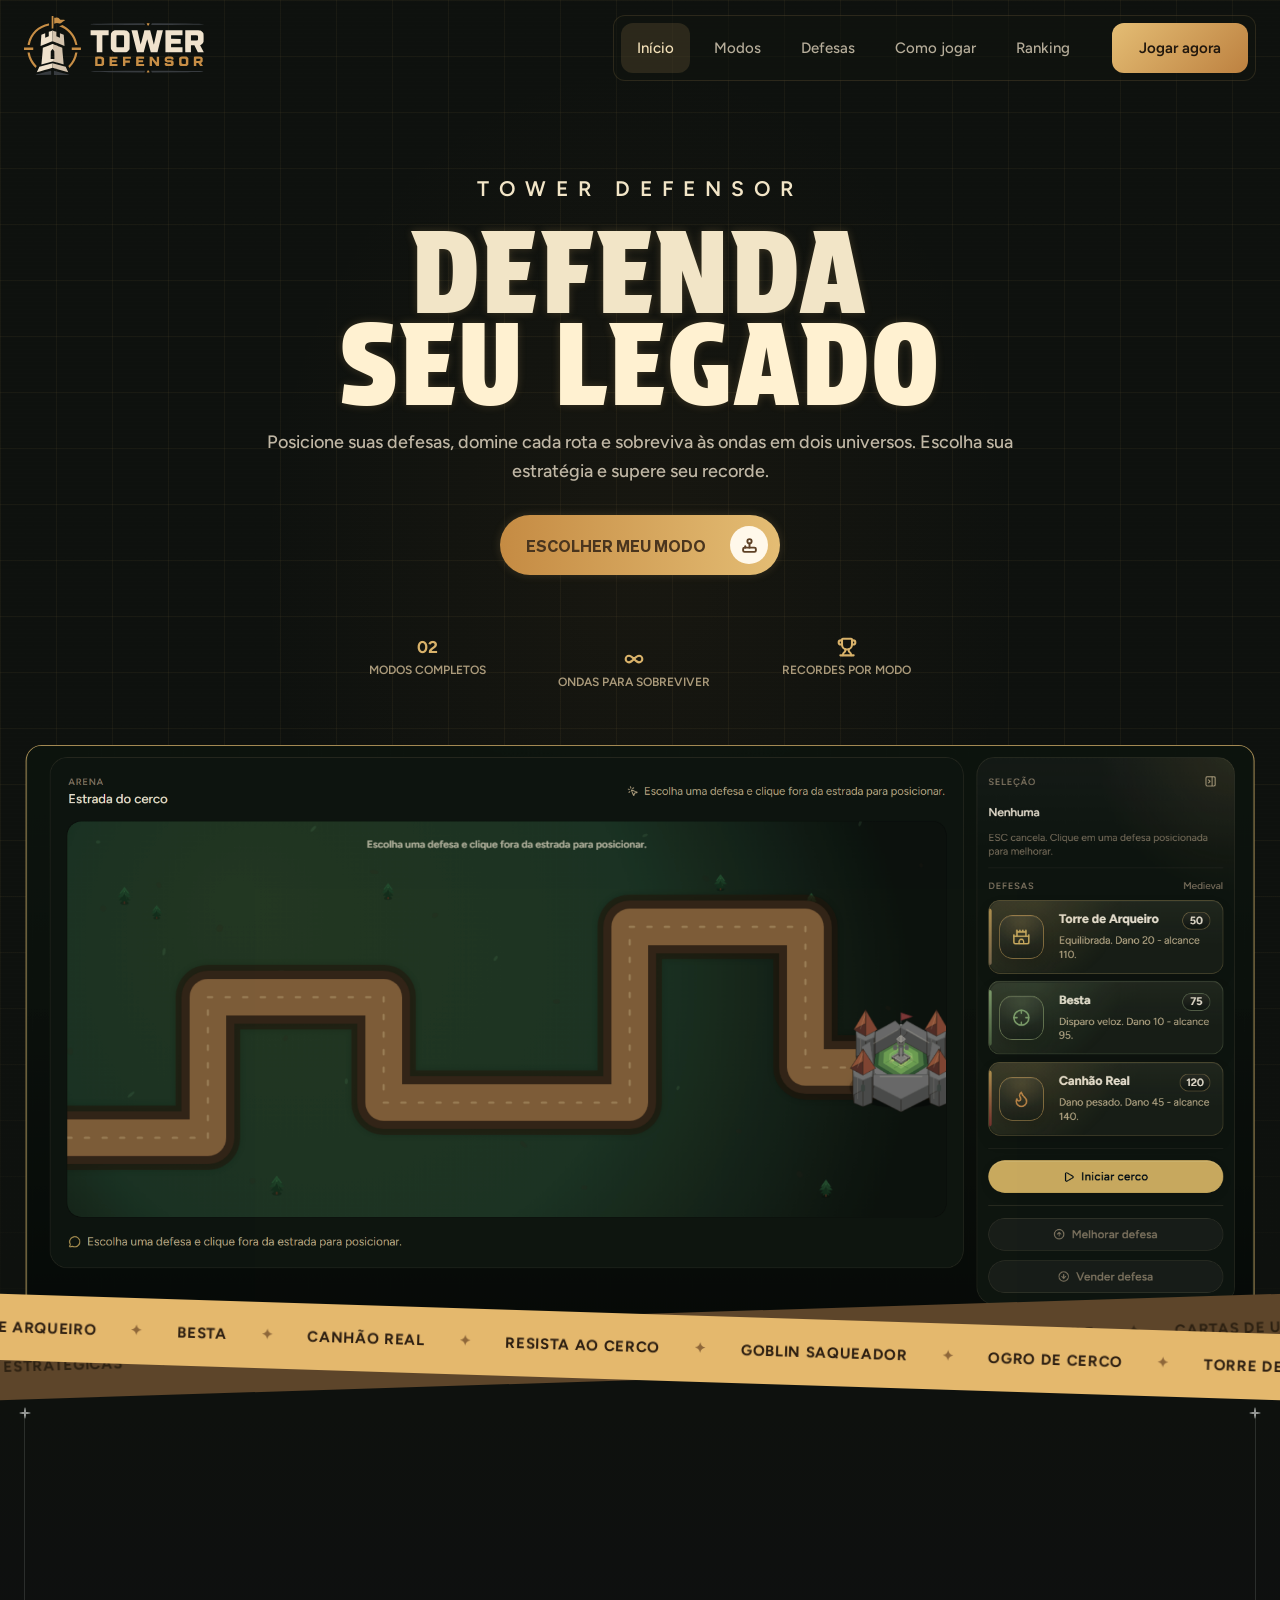
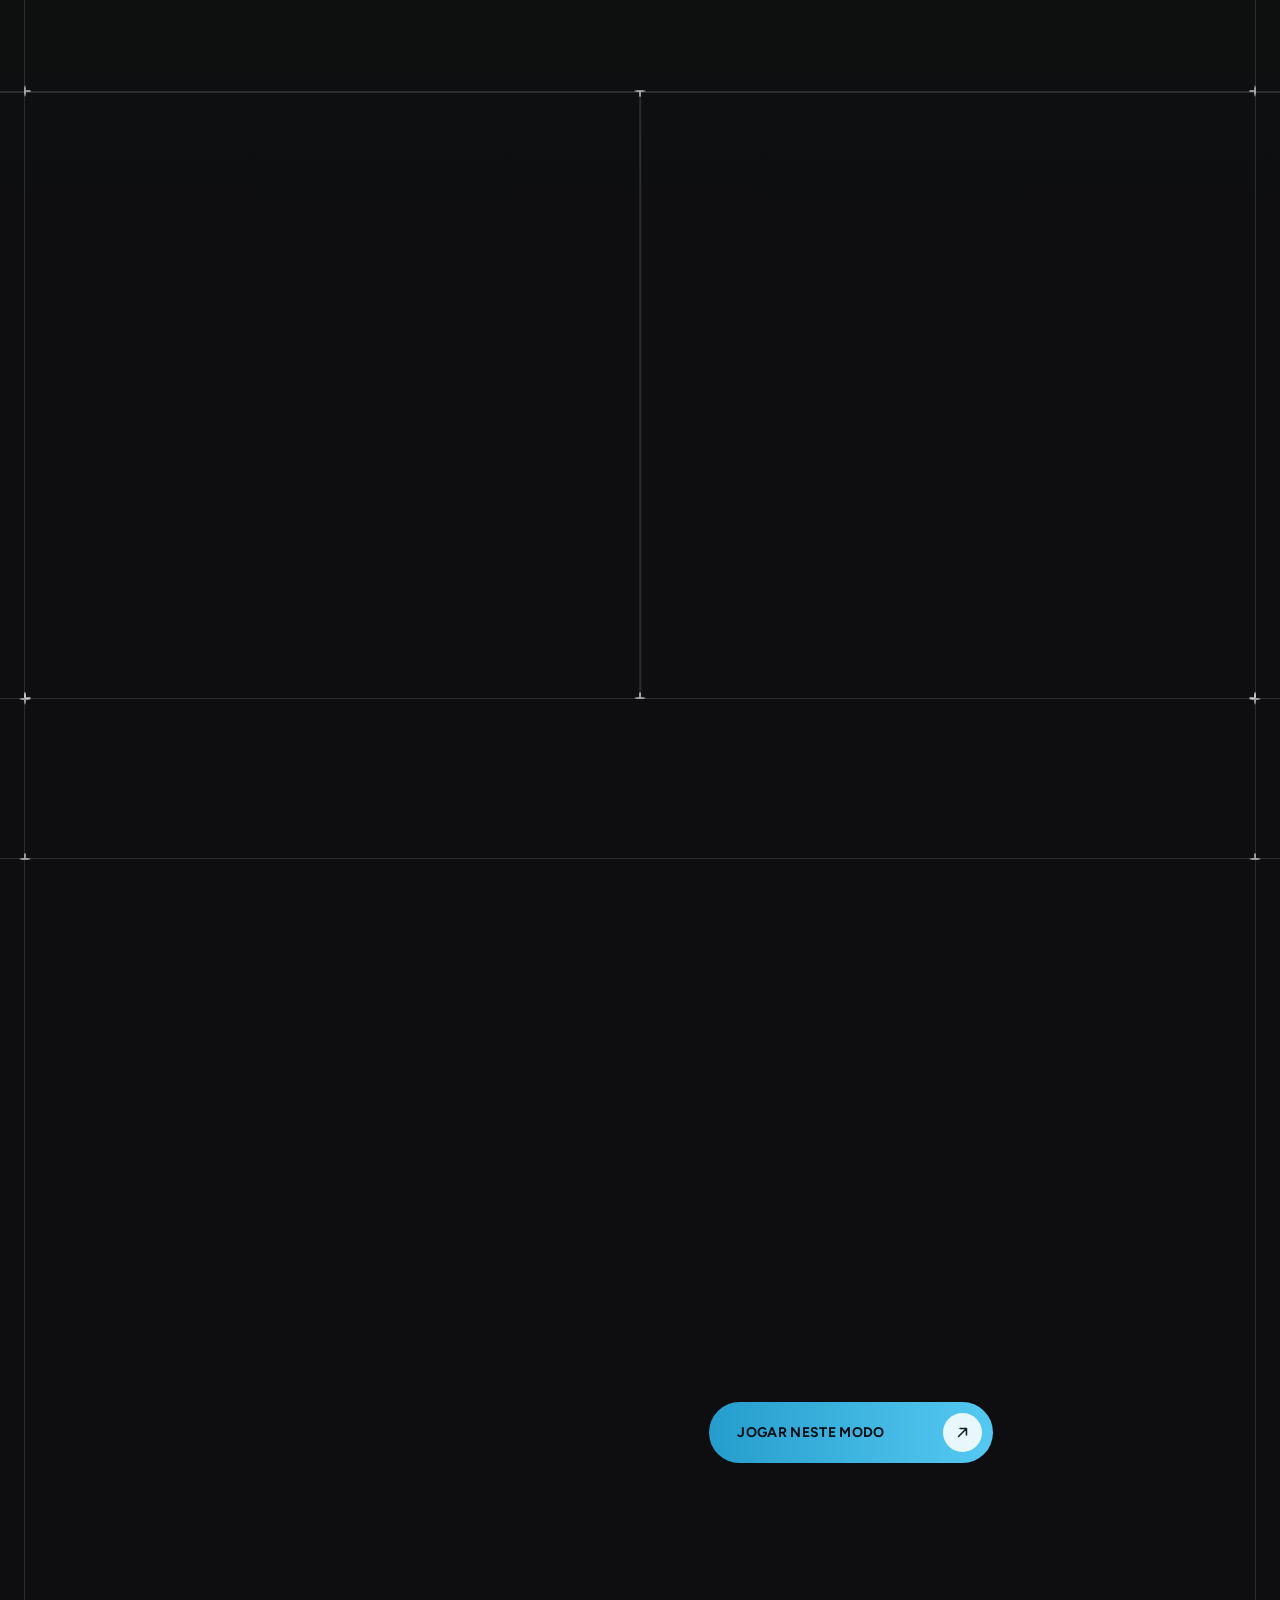
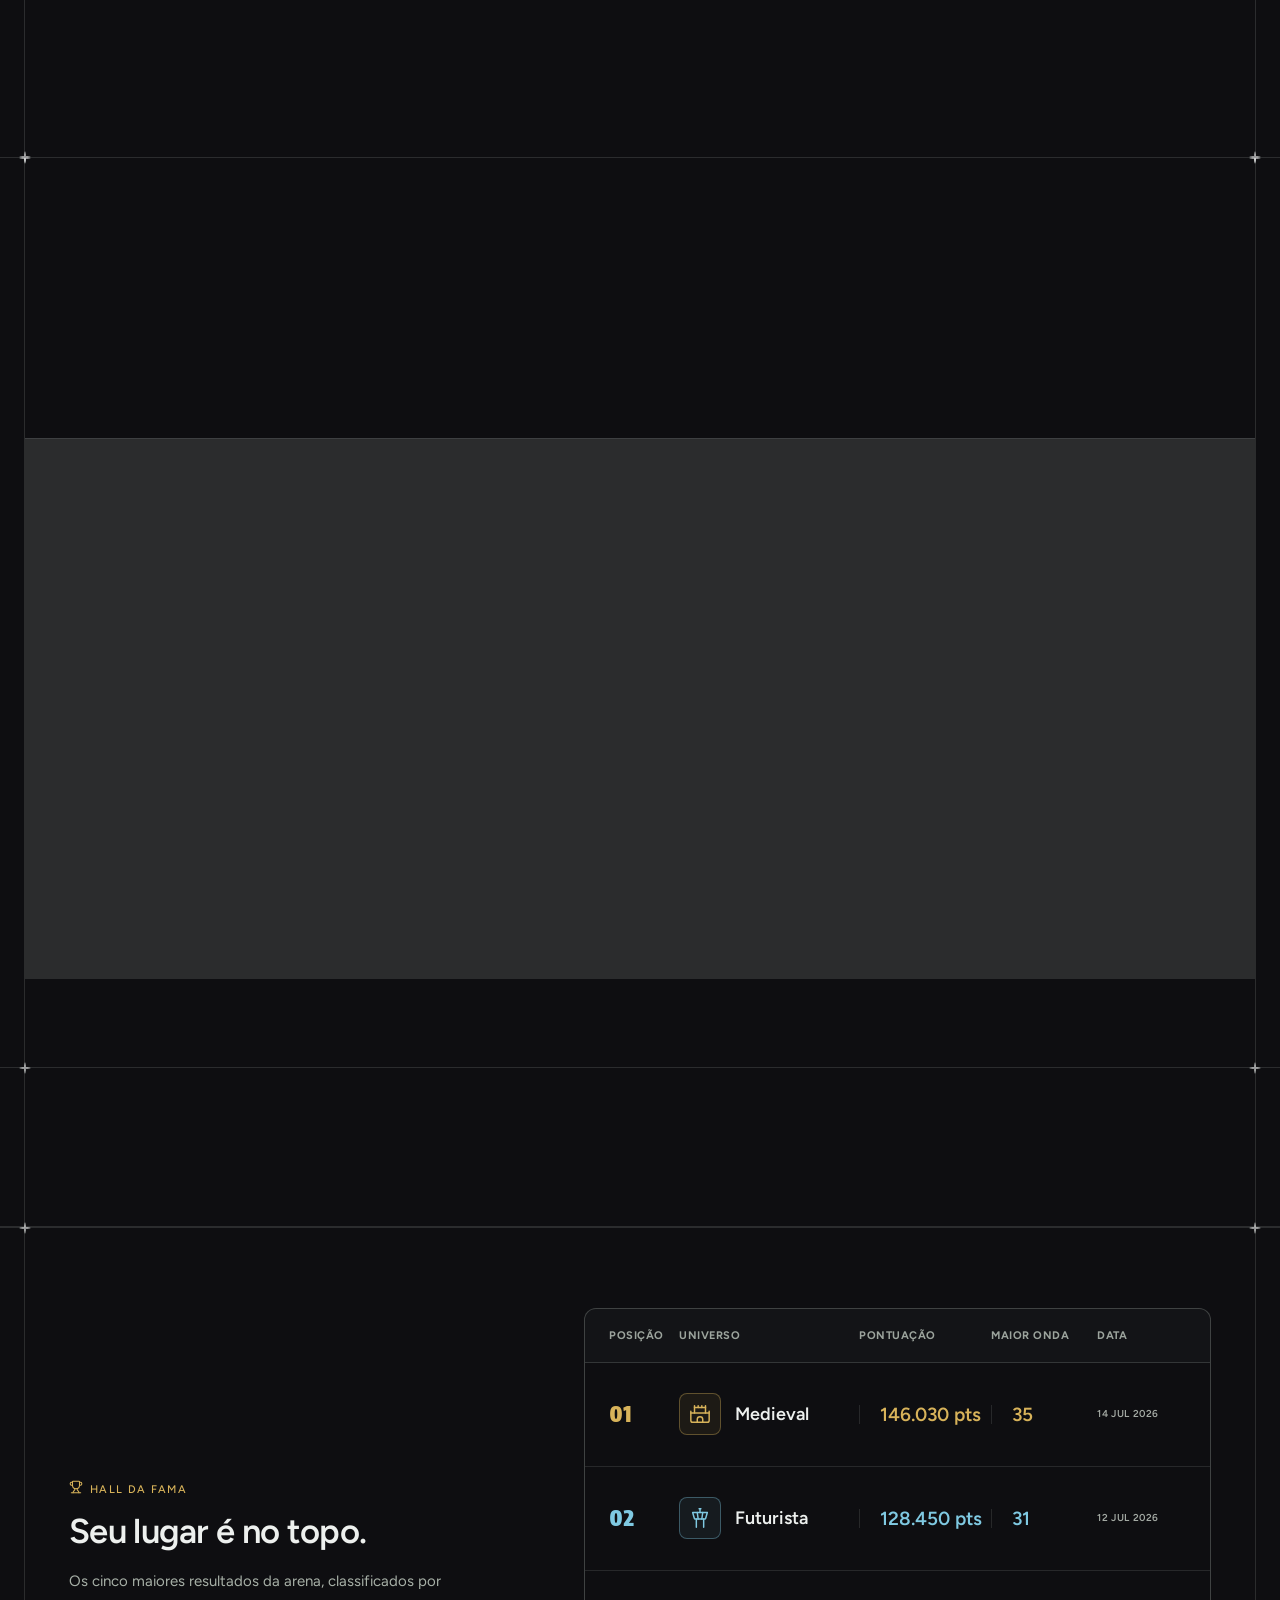
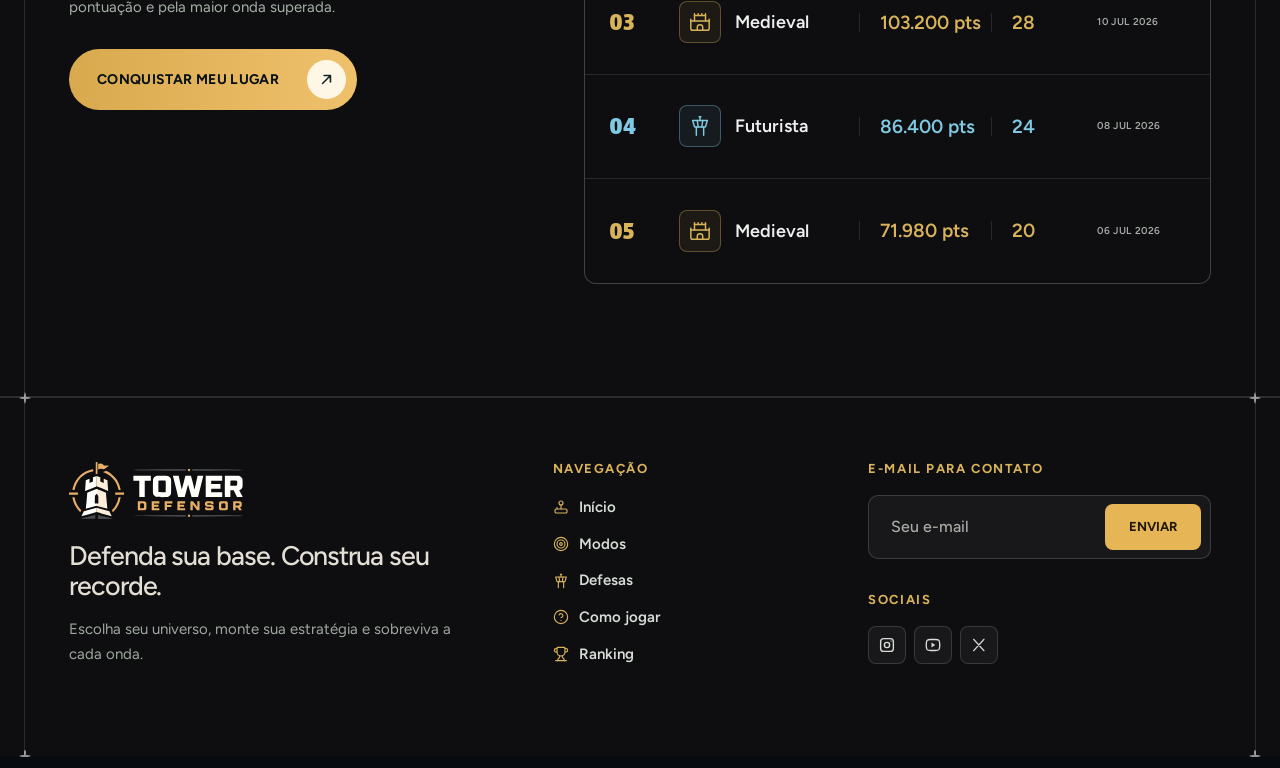
==== index.html @ bd963e94 "ok" ====
<!doctype html>
<html lang="pt-BR">
  <head>
    <meta charset="UTF-8" />
    <meta name="viewport" content="width=device-width, initial-scale=1" />
    <meta name="description" content="Escolha entre os modos Futurista e Medieval e defenda sua base." />
    <title>Tower Defensor · Escolha seu lado</title>
    <link rel="icon" type="image/svg+xml" href="./assets/images/favicon.svg" />
    <link rel="stylesheet" href="./css/reset.css" />
    <link rel="stylesheet" href="./css/variables.css" />
    <link rel="stylesheet" href="./css/global.css" />
    <link rel="stylesheet" href="./css/sections/header.css" />
    <link rel="stylesheet" href="./css/floating-nav.css" />
    <link rel="stylesheet" href="./css/sections/hero.css" />
    <link rel="stylesheet" href="./css/sections/modes.css" />
    <link rel="stylesheet" href="./css/sections/defenses.css" />
    <link rel="stylesheet" href="./css/sections/tutorial.css" />
    <link rel="stylesheet" href="./css/sections/ranking.css" />
    <link rel="stylesheet" href="./css/sections/footer.css" />
    <link rel="stylesheet" href="./css/responsive.css" />
  </head>
  <body>
    <div class="site-shell is-futuristic">
      <div class="site-loader" data-site-loader role="status" aria-live="polite" aria-atomic="true" aria-label="Carregando Tower Defensor, 0 por cento">
        <div class="site-loader-panel">
          <img class="site-loader-logo" src="./assets/images/logo-horizontal.svg" alt="Tower Defensor" />
          <div class="site-loader-status">
            <span>INICIALIZANDO SISTEMA DE DEFESA</span>
            <strong data-loader-percent>0%</strong>
          </div>
          <div class="site-loader-bar" data-loader-bar aria-hidden="true">
            <span class="site-loader-bar-fill" data-loader-fill></span>
            <span class="site-loader-bar-dot" data-loader-dot></span>
          </div>
        </div>
      </div>

      <header class="topbar">
        <a class="brand" href="#inicio" aria-label="Tower Defensor início">
          <img src="./assets/images/logo-horizontal.svg" alt="Tower Defensor" />
        </a>
        <button class="mobile-toggle" type="button" aria-expanded="false" aria-controls="main-navigation" aria-label="Abrir menu">
          <span class="menu-icon" aria-hidden="true"></span>
        </button>
        <nav id="main-navigation" aria-label="Navegação principal">
          <a href="#inicio">Início</a>
          <a href="#modos">Modos</a>
          <a href="#defesas">Defesas</a>
          <a href="#tutorial">Como jogar</a>
          <a href="#ranking">Ranking</a>
          <a class="nav-play" href="#jogar">Jogar agora</a>
        </nav>
      </header>

      <nav class="floating-bottom-nav" aria-label="Navegação rápida" aria-hidden="true">
        <a href="#inicio" data-floating-nav-link>Início</a>
        <a href="#jogar" data-floating-nav-link>Modos</a>
        <a href="#defesas" data-floating-nav-link>Defesas</a>
        <a href="#tutorial" data-floating-nav-link>Como jogar</a>
        <a href="#ranking" data-floating-nav-link>Ranking</a>
        <a class="floating-nav-cta" href="https://tower-defensor.netlify.app/">Jogar agora</a>
      </nav>

      <main id="conteudo">
        <section id="inicio" class="hero hero-reference">
          <div class="hero-scanline" aria-hidden="true"></div>
          <div class="hero-center">
            <p class="hero-overline">TOWER DEFENSOR</p>
            <h1>DEFENDA<br /><span>SEU LEGADO</span></h1>
            <p class="hero-lead">
              <span class="hero-copy-desktop">Posicione suas defesas, domine cada rota e sobreviva às ondas em dois universos. Escolha sua estratégia e supere seu recorde.</span>
              <span class="hero-copy-mobile">Defenda sua base e sobreviva às ondas em dois universos.</span>
            </p>
            <div class="hero-actions">
              <a class="button button-primary hero-cta" href="#jogar">ESCOLHER MEU MODO <span><i data-icon="joystick"></i></span></a>
            </div>
            <div class="hero-meta">
              <span><b>02</b> modos completos</span>
              <span><b><i data-icon="infinity"></i></b> ondas para sobreviver</span>
              <span><b><i data-icon="trophy"></i></b> recordes por modo</span>
            </div>
            <figure class="hero-feature-image">
              <img src="./assets/images/hero-img-medieval.png" alt="Arena medieval do Tower Defensor com a estrada do cerco e as defesas do castelo" />
            </figure>
            <div class="hero-ribbons">
              <div class="hero-ticker ribbon ribbon--back" aria-label="Recursos do jogo">
                <div class="ticker-track ribbon__track"><span>DEFESAS ESTRATÉGICAS</span><b>✦</b><span>ROTAS RESPONSIVAS</span><b>✦</b><span>UPGRADES DE TORRES</span><b>✦</b><span>RECORDES POR MODO</span><b>✦</b><span>MAPAS MOBILE</span><b>✦</b><span>CARTAS DE UPGRADE</span><b>✦</b><span>DEFESAS ESTRATÉGICAS</span><b>✦</b><span>ROTAS RESPONSIVAS</span><b>✦</b><span>UPGRADES DE TORRES</span><b>✦</b><span>RECORDES POR MODO</span><b>✦</b><span>MAPAS MOBILE</span><b>✦</b><span>CARTAS DE UPGRADE</span></div>
              </div>
              <div class="hero-ticker ribbon ribbon--front" aria-hidden="true">
                <div class="ticker-track ribbon__track ticker-track-reverse"><span>TORRE DE ARQUEIRO</span><b>✦</b><span>BESTA</span><b>✦</b><span>CANHÃO REAL</span><b>✦</b><span>RESISTA AO CERCO</span><b>✦</b><span>GOBLIN SAQUEADOR</span><b>✦</b><span>OGRO DE CERCO</span><b>✦</b><span>TORRE DE ARQUEIRO</span><b>✦</b><span>BESTA</span><b>✦</b><span>CANHÃO REAL</span><b>✦</b><span>RESISTA AO CERCO</span><b>✦</b><span>GOBLIN SAQUEADOR</span><b>✦</b><span>OGRO DE CERCO</span></div>
              </div>
            </div>
          </div>
        </section>

        <section id="jogar" class="mode-section modes-section section-wrap">
          <div class="modes-heading">
            <div>
              <p class="kicker">Dois universos. Uma defesa.</p>
              <h2>ESCOLHA COMO VOCÊ<br />VAI SOBREVIVER</h2>
            </div>
            <div class="modes-heading-action">
              <p class="modes-intro">Duas rotas, dois ritmos e uma arena feita para testar suas decisões</p>
              <a class="button modes-cta" href="#tutorial">CONHECER TUTORIAL <span><i data-icon="circle-help"></i></span></a>
            </div>
            <span class="section-grid-marker section-grid-marker-top-left" aria-hidden="true"></span>
            <span class="section-grid-marker section-grid-marker-top-right" aria-hidden="true"></span>
          </div>
          <div id="modos" class="mode-grid">
            <span class="grid-junction grid-junction-left" aria-hidden="true"></span>
            <span class="grid-junction grid-junction-center" aria-hidden="true"></span>
            <span class="grid-junction grid-junction-right" aria-hidden="true"></span>
            <span class="grid-junction grid-junction-bottom-left" aria-hidden="true"></span>
            <span class="grid-junction grid-junction-bottom-center" aria-hidden="true"></span>
            <span class="grid-junction grid-junction-bottom-right" aria-hidden="true"></span>
            <article class="mode-card futuristic-card selected" data-mode="futuristic" aria-current="true" tabindex="0" role="button">
              <div class="card-top"><img class="mode-icon-image" src="./assets/images/space-ship.png" alt="" /></div>
              <h3>Modo Futurista</h3>
              <p>Domine rotas energizadas, use torres de pulso e segure ondas velozes antes que qualquer ameaça alcance o núcleo.</p>
              <div class="mode-card-divider"></div>
              <div class="mode-placeholder"><img src="./assets/images/futurista-modo.png" alt="Arena futurista do Tower Defensor" /></div>
            </article>
            <article class="mode-card medieval-card" data-mode="medieval" tabindex="0" role="button">
              <div class="card-top"><img class="mode-icon-image" src="./assets/images/castle.png" alt="" /></div>
              <h3>Modo Medieval</h3>
              <p>Proteja o castelo com arqueiros, bestas e canhões enquanto hordas inimigas avançam pela estrada do cerco.</p>
              <div class="mode-card-divider"></div>
              <div class="mode-placeholder"><img src="./assets/images/medieval-modo.png" alt="Arena medieval do Tower Defensor" /></div>
            </article>
          </div>
        </section>

        <section id="defesas" class="defense-section defenses-section section-wrap">
          <div class="defenses-intro">
            <span class="defenses-grid-junction defenses-grid-junction-top-left" aria-hidden="true"></span>
            <span class="defenses-grid-junction defenses-grid-junction-top-right" aria-hidden="true"></span>
            <span class="defenses-grid-junction defenses-grid-junction-bottom-left" aria-hidden="true"></span>
            <span class="defenses-grid-junction defenses-grid-junction-bottom-right" aria-hidden="true"></span>
            <h2>CONHEÇA SUAS DEFESAS</h2>
          </div>
          <div class="defenses-content">
          <span class="section-grid-marker section-grid-marker-bottom-left" aria-hidden="true"></span>
          <span class="section-grid-marker section-grid-marker-bottom-right" aria-hidden="true"></span>
          <div class="defenses-heading">
            <div class="defense-mode-toggle" role="group" aria-label="Selecionar universo das defesas">
              <button class="selected" type="button" data-mode="futuristic" aria-pressed="true"><i data-icon="tower-control"></i><span>Futurista</span></button>
              <button type="button" data-mode="medieval" aria-pressed="false"><i data-icon="castle"></i><span>Medieval</span></button>
            </div>
            <div class="defenses-controls"><span data-defense-counter>01 / 03</span><button type="button" data-defense-previous aria-label="Defesa anterior"><i data-icon="arrow-left"></i></button><button type="button" data-defense-next aria-label="Próxima defesa"><i data-icon="arrow-right"></i></button></div>
          </div>
          <div class="defense-layout">
            <div class="defense-visual" aria-hidden="true">
              <div class="defense-route"></div>
              <span class="defense-arena-label">ÁREA DE CONSTRUÇÃO</span>
              <div class="defense-range-ring">
                <div class="tower-visual">
                  <canvas class="tower-preview-canvas" width="320" height="320" data-defense-tower-preview aria-hidden="true"></canvas>
                </div>
              </div>
              <div class="defense-mini-hud">
                <span><i data-icon="heart-pulse"></i><small>VIDA</small><b>20</b></span>
                <span><i data-icon="coins"></i><small data-defense-money-label>CRÉDITOS</small><b>150</b></span>
                <span><i data-icon="radar"></i><small data-defense-wave-label>ONDA</small><b>01</b></span>
              </div>
            </div>
            <div class="defense-mobile-navigation" role="group" aria-label="Navegação das defesas">
              <div class="defense-mobile-arrows">
                <button type="button" data-defense-previous aria-label="Defesa anterior"><i data-icon="arrow-left"></i></button>
                <button type="button" data-defense-next aria-label="Próxima defesa"><i data-icon="arrow-right"></i></button>
              </div>
            </div>
            <span class="defense-mobile-counter" data-defense-counter aria-live="polite">01 / 03</span>
            <article class="defense-slide" data-defense-slide>
              <p class="defense-description" data-defense-description>Precisão confiável para controlar a rota.</p>
              <h3 data-defense-name>Canhão de Pulso</h3>
              <p class="defense-role-copy" data-defense-role-copy>Uma opção confiável para começar a partida, controlar a rota e evoluir sem comprometer todos os seus créditos.</p>
              <div class="defense-stats">
                <span><i data-icon="flame"></i><b data-defense-damage>20</b><small>Dano</small></span>
                <span><i data-icon="target"></i><b data-defense-range>110</b><small>Alcance</small></span>
                <span><i data-icon="zap"></i><b data-defense-cooldown>0,7s</b><small>Cadência</small></span>
                <span><i data-icon="coins"></i><b data-defense-cost>50</b><small data-defense-cost-label>Créditos</small></span>
              </div>
              <a class="defense-cta" href="https://tower-defensor.netlify.app/" data-play-defense>
                JOGAR NESTE MODO
                <span aria-hidden="true">
                  <svg viewBox="0 0 24 24" fill="none">
                    <path d="M7 17 17 7M9 7h8v8" />
                  </svg>
                </span>
              </a>
            </article>
          </div>
          <div class="defense-dots" role="tablist" aria-label="Selecionar defesa">
            <button class="active" type="button" role="tab" aria-selected="true" aria-label="Mostrar defesa básica" data-defense-index="0"><span class="defense-card-number">01</span><strong>Básica</strong><small>Equilíbrio</small><span class="defense-card-icon" aria-hidden="true"><i data-icon="target"></i></span></button>
            <button type="button" role="tab" aria-selected="false" aria-label="Mostrar defesa rápida" data-defense-index="1"><span class="defense-card-number">02</span><strong>Rápida</strong><small>Velocidade</small><span class="defense-card-icon" aria-hidden="true"><i data-icon="zap"></i></span></button>
            <button type="button" role="tab" aria-selected="false" aria-label="Mostrar defesa pesada" data-defense-index="2"><span class="defense-card-number">03</span><strong>Pesada</strong><small>Impacto</small><span class="defense-card-icon" aria-hidden="true"><i data-icon="bomb"></i></span></button>
          </div>
          </div>
        </section>

        <section id="ranking" class="ranking-section section-wrap">
          <div class="ranking-intro">
            <span class="section-grid-marker section-grid-marker-top-left" aria-hidden="true"></span>
            <span class="section-grid-marker section-grid-marker-top-right" aria-hidden="true"></span>
            <span class="section-grid-marker section-grid-marker-bottom-left" aria-hidden="true"></span>
            <span class="section-grid-marker section-grid-marker-bottom-right" aria-hidden="true"></span>
            <h2>DOIS MODOS, DOIS RECORDES PARA SUPERAR!</h2>
          </div>
          <div class="ranking-inner">
            <div class="ranking-copy">
              <p class="kicker"><i data-icon="trophy"></i>Hall da fama</p>
              <h3>Seu lugar é no topo.</h3>
              <p>Os cinco maiores resultados da arena, classificados por pontuação e pela maior onda superada.</p>
              <a class="defense-cta ranking-cta" href="https://tower-defensor.netlify.app/">
                CONQUISTAR MEU LUGAR
                <span aria-hidden="true">
                  <svg viewBox="0 0 24 24" fill="none">
                    <path d="M7 17 17 7M9 7h8v8" />
                  </svg>
                </span>
              </a>
            </div>
            <div class="ranking-board">
              <div class="ranking-table" role="table" aria-label="Ranking dos universos">
                <div class="ranking-table-header" role="row">
                  <span role="columnheader">Posição</span><span role="columnheader">Universo</span><span role="columnheader">Pontuação</span><span role="columnheader">Maior onda</span><span role="columnheader">Data</span>
                </div>
                <article class="ranking-table-row is-medieval" role="row">
                  <span class="ranking-position" role="cell">01</span>
                  <div class="ranking-universe" role="cell"><span class="record-mode-icon"><i data-icon="castle"></i></span><strong>Medieval</strong></div>
                  <div class="ranking-metric" role="cell"><span>Pontuação</span><strong>146.030 pts</strong></div>
                  <div class="ranking-metric" role="cell"><span>Maior onda</span><strong>35</strong></div>
                  <time class="ranking-date" datetime="2026-07-14" role="cell">14 JUL 2026</time>
                </article>
                <article class="ranking-table-row is-futuristic" role="row">
                  <span class="ranking-position" role="cell">02</span>
                  <div class="ranking-universe" role="cell"><span class="record-mode-icon"><i data-icon="tower-control"></i></span><strong>Futurista</strong></div>
                  <div class="ranking-metric" role="cell"><span>Pontuação</span><strong>128.450 pts</strong></div>
                  <div class="ranking-metric" role="cell"><span>Maior onda</span><strong>31</strong></div>
                  <time class="ranking-date" datetime="2026-07-12" role="cell">12 JUL 2026</time>
                </article>
                <article class="ranking-table-row is-medieval" role="row">
                  <span class="ranking-position" role="cell">03</span>
                  <div class="ranking-universe" role="cell"><span class="record-mode-icon"><i data-icon="castle"></i></span><strong>Medieval</strong></div>
                  <div class="ranking-metric" role="cell"><span>Pontuação</span><strong>103.200 pts</strong></div>
                  <div class="ranking-metric" role="cell"><span>Maior onda</span><strong>28</strong></div>
                  <time class="ranking-date" datetime="2026-07-10" role="cell">10 JUL 2026</time>
                </article>
                <article class="ranking-table-row is-futuristic" role="row">
                  <span class="ranking-position" role="cell">04</span>
                  <div class="ranking-universe" role="cell"><span class="record-mode-icon"><i data-icon="tower-control"></i></span><strong>Futurista</strong></div>
                  <div class="ranking-metric" role="cell"><span>Pontuação</span><strong>86.400 pts</strong></div>
                  <div class="ranking-metric" role="cell"><span>Maior onda</span><strong>24</strong></div>
                  <time class="ranking-date" datetime="2026-07-08" role="cell">08 JUL 2026</time>
                </article>
                <article class="ranking-table-row is-medieval" role="row">
                  <span class="ranking-position" role="cell">05</span>
                  <div class="ranking-universe" role="cell"><span class="record-mode-icon"><i data-icon="castle"></i></span><strong>Medieval</strong></div>
                  <div class="ranking-metric" role="cell"><span>Pontuação</span><strong>71.980 pts</strong></div>
                  <div class="ranking-metric" role="cell"><span>Maior onda</span><strong>20</strong></div>
                  <time class="ranking-date" datetime="2026-07-06" role="cell">06 JUL 2026</time>
                </article>
              </div>
            </div>
          </div>
        </section>

        <section id="tutorial" class="tutorial-section section-wrap">
          <div class="tutorial-content">
          <span class="section-grid-marker section-grid-marker-top-left" aria-hidden="true"></span>
          <span class="section-grid-marker section-grid-marker-top-right" aria-hidden="true"></span>
          <div class="tutorial-heading">
            <div class="section-heading"><h2>DA PRIMEIRA DEFESA AO PRÓXIMO RECORDE</h2></div>
            <div class="tutorial-heading-action">
              <p class="tutorial-intro">A lógica é simples de aprender e difícil de dominar: construa fora da rota, administre recursos e adapte sua estratégia a cada onda.</p>
              <a class="tutorial-records-cta" href="#ranking">VER RECORDES <span><i data-icon="trophy"></i></span></a>
            </div>
          </div>
          <div class="gameplay-loop" aria-label="Fluxo principal da partida">
            <article><span>01</span><div><small><i data-icon="joystick"></i>PREPARE</small><h3>Escolha o universo</h3><p>Defenda o núcleo no modo Futurista ou proteja o castelo no modo Medieval.</p></div></article>
            <article><span>02</span><div><small><i data-icon="tower-control"></i>CONSTRUA</small><h3>Selecione uma defesa</h3><p>Use uma unidade Básica, Rápida ou Pesada conforme a ameaça e seus recursos.</p></div></article>
            <article><span>03</span><div><small><i data-icon="crosshair"></i>POSICIONE</small><h3>Domine o grid</h3><p>No desktop, clique fora da rota. No mobile, arraste até uma célula livre. Verde constrói; vermelho cancela.</p></div></article>
            <article><span>04</span><div><small><i data-icon="target"></i>RESISTA</small><h3>Inicie a onda</h3><p>As defesas atacam automaticamente os inimigos mais próximos da base. Não deixe nenhum atravessar.</p></div></article>
            <article><span>05</span><div><small><i data-icon="zap"></i>EVOLUA</small><h3>Melhore ou venda</h3><p>Selecione unidades posicionadas para ganhar níveis ou vender e recuperar 70% do valor investido.</p></div></article>
            <article><span>06</span><div><small><i data-icon="infinity"></i>ADAPTE</small><h3>Escolha uma carta</h3><p>A cada três ondas concluídas, escolha uma melhoria roguelite e transforme sua estratégia.</p></div></article>
          </div>
          <button class="tutorial-callout" type="button" data-shortcuts-open aria-haspopup="dialog" aria-controls="shortcuts-dialog" aria-label="Conhecer os atalhos do jogo">
            <div class="tutorial-shortcuts-copy"><small>CONHEÇA OS ATALHOS DO JOGO</small><strong>Domine os comandos e reaja mais rápido.</strong></div>
            <span class="tutorial-shortcuts-trigger">CONHECER ATALHOS <span class="tutorial-shortcuts-arrow" aria-hidden="true"><i data-icon="arrow-right"></i></span></span>
          </button>
          </div>
        </section>
      </main>

      <div class="shortcuts-modal" data-shortcuts-modal hidden>
        <div class="shortcuts-modal-backdrop" data-shortcuts-close></div>
        <section id="shortcuts-dialog" class="shortcuts-dialog" role="dialog" aria-modal="true" aria-labelledby="shortcuts-title" tabindex="-1">
          <div class="shortcuts-dialog-header">
            <div><p>COMANDOS RÁPIDOS</p><h2 id="shortcuts-title">ATALHOS DO JOGO</h2></div>
            <button class="shortcuts-close" type="button" data-shortcuts-close aria-label="Fechar atalhos">×</button>
          </div>
          <p class="shortcuts-dialog-intro">Use o teclado para selecionar, melhorar ou vender defesas sem perder o ritmo da partida.</p>
          <div class="shortcuts-panel" aria-label="Lista de atalhos">
            <article><kbd>Q</kbd><div><strong>Arma leve</strong><p>Seleciona a defesa básica para iniciar sua estratégia.</p></div></article>
            <article><kbd>W</kbd><div><strong>Arma rápida</strong><p>Seleciona a defesa de maior cadência contra grupos de inimigos.</p></div></article>
            <article><kbd>E</kbd><div><strong>Arma pesada</strong><p>Seleciona a defesa de alto impacto para ameaças resistentes.</p></div></article>
            <article><kbd>V</kbd><div><strong>Vender torre</strong><p>Vende a torre selecionada e libera espaço para uma nova estratégia.</p></div></article>
            <article><kbd>R</kbd><div><strong>Melhorar nível</strong><p>Aprimora a torre selecionada para reforçar a defesa.</p></div></article>
          </div>
        </section>
      </div>

      <footer>
        <div class="footer-inner">
          <span class="section-grid-marker section-grid-marker-top-left" aria-hidden="true"></span>
          <span class="section-grid-marker section-grid-marker-top-right" aria-hidden="true"></span>
          <span class="section-grid-marker section-grid-marker-bottom-left" aria-hidden="true"></span>
          <span class="section-grid-marker section-grid-marker-bottom-right" aria-hidden="true"></span>
          <div class="footer-brand">
            <img src="./assets/images/logo-horizontal.svg" alt="Tower Defensor" />
            <p class="footer-brand-title">Defenda sua base. Construa seu recorde.</p>
            <p class="footer-brand-copy">Escolha seu universo, monte sua estratégia e sobreviva a cada onda.</p>
          </div>
          <nav class="footer-nav" aria-label="Navegação do rodapé">
            <p class="footer-label">NAVEGAÇÃO</p>
            <a href="#inicio"><i data-icon="joystick"></i>Início</a>
            <a href="#jogar"><i data-icon="target"></i>Modos</a>
            <a href="#defesas"><i data-icon="tower-control"></i>Defesas</a>
            <a href="#tutorial"><i data-icon="circle-help"></i>Como jogar</a>
            <a href="#ranking"><i data-icon="trophy"></i>Ranking</a>
          </nav>
          <div class="footer-start">
            <p class="footer-label">E-MAIL PARA CONTATO</p>
            <form class="footer-contact-form">
              <label for="footer-email">Seu e-mail</label>
              <input id="footer-email" name="email" type="email" placeholder="Seu e-mail" autocomplete="email" />
              <button type="button">ENVIAR</button>
            </form>
            <div class="footer-social">
              <p class="footer-label">SOCIAIS</p>
              <div class="footer-social-links">
                <a href="https://www.instagram.com/" target="_blank" rel="noopener noreferrer" aria-label="Instagram">
                  <svg viewBox="0 0 24 24" aria-hidden="true"><rect x="3.5" y="3.5" width="17" height="17" rx="4" /><circle cx="12" cy="12" r="3.5" /><circle cx="17.4" cy="6.8" r="0.8" fill="currentColor" stroke="none" /></svg>
                </a>
                <a href="https://www.youtube.com/" target="_blank" rel="noopener noreferrer" aria-label="YouTube">
                  <svg viewBox="0 0 24 24" aria-hidden="true"><path d="M21 12c0 3.2-.4 5.2-1.1 6.2-.7.8-2.1 1.1-4.8 1.1H8.9c-2.7 0-4.1-.3-4.8-1.1C3.4 17.2 3 15.2 3 12s.4-5.2 1.1-6.2c.7-.8 2.1-1.1 4.8-1.1h6.2c2.7 0 4.1.3 4.8 1.1C20.6 6.8 21 8.8 21 12Z" /><path d="m10 8.8 5 3.2-5 3.2V8.8Z" fill="currentColor" stroke="none" /></svg>
                </a>
                <a href="https://x.com/" target="_blank" rel="noopener noreferrer" aria-label="X">
                  <svg viewBox="0 0 24 24" aria-hidden="true"><path d="M5 4.5 18.5 19.5M18.5 4.5 5 19.5" /></svg>
                </a>
              </div>
            </div>
          </div>
          <div class="footer-bottom"><p>TOWER DEFENSOR © 2026. TODOS OS DIREITOS RESERVADOS.</p><p>SITE DESENVOLVIDO POR <a href="https://mercoestudio.com.br/" target="_blank" rel="noopener noreferrer"><strong>MERCO</strong></a></p></div>
        </div>
      </footer>
    </div>
    <script type="module" src="./js/main.js"></script>
  </body>
</html>
---- css/variables.css ----
@import url("https://fonts.googleapis.com/css2?family=DM+Mono:wght@400;500&family=Figtree:wght@400;500;600;700;800&family=Manrope:wght@400;500;600;700;800&display=swap");

@font-face {
  font-family: ProtestStrike;
  src: url("../assets/fonts/ProtestStrike-Regular.woff2") format("woff2");
  font-display: swap;
}

@font-face {
  font-family: SohneLocal;
  src: url("../assets/fonts/Sohne.woff2") format("woff2");
  font-display: swap;
}

:root {
  --bg: #070a0f;
  --panel: #0d141f;
  --line: #263443;
  --text: #eff5fb;
  --muted: #8d9eae;
  --cyan: #37c8ff;
  --gold: #d8b35a;
  --green: #34d399;
}
---- css/global.css ----
body {
  overflow-x: hidden;
  background: var(--bg);
  color: var(--text);
  font-family: Manrope, Arial, sans-serif;
}

* {
  box-sizing: border-box;
}

.site-shell {
  min-height: 100vh;
  position: relative;
  background: radial-gradient(circle at 80% 8%, rgba(55, 200, 255, 0.09), transparent 30%), var(--bg);
}

.site-shell.is-medieval {
  --cyan: var(--gold);
  --panel: #141b17;
  background: radial-gradient(circle at 80% 8%, rgba(216, 179, 90, 0.1), transparent 30%), #101511;
}

.topbar,
.section-wrap,
footer {
  width: min(1180px, calc(100% - 64px));
  margin: auto;
}

.kicker {
  color: var(--cyan);
  font-family: Figtree, Manrope, sans-serif;
  font-size: 11px;
  font-weight: 500;
  letter-spacing: 0.12em;
  text-transform: uppercase;
}

section {
  padding: 100px 0;
  border-top: 1px solid rgba(141, 158, 174, 0.12);
}

.section-heading {
  max-width: 580px;
  margin-bottom: 42px;
}

.section-heading.compact {
  margin-bottom: 35px;
}

.card-top {
  display: flex;
  justify-content: space-between;
  margin-bottom: 68px;
}

.medieval-card {
  --cyan: var(--gold);
  background: #171c17;
}

.button {
  padding: 13px 20px;
  border-radius: 3px;
  background: var(--cyan);
  color: #061017 !important;
  font-weight: 800;
}

.button span {
  margin-left: 24px;
}

#conteudo {
  display: flex;
  flex-direction: column;
}

#conteudo #inicio { order: 1; }
#conteudo #jogar { order: 2; }
#conteudo #defesas { order: 3; }
#conteudo #tutorial { order: 4; }
#conteudo #ranking { order: 5; }

.mode-card:focus-visible,
.button:focus-visible,
.topbar a:focus-visible,
.mobile-toggle:focus-visible,
button:focus-visible {
  outline: 3px solid var(--cyan);
  outline-offset: 4px;
}
---- css/sections/header.css ----
footer {
  width: min(1180px, calc(100% - 64px));
  margin: auto;
}

.topbar{
    width: 100%;
    max-width: 1440px;
    margin: 0 auto;
}

.topbar {
  height: 86px;
  display: flex;
  align-items: center;
  justify-content: space-between;
  border-bottom: 1px solid rgba(141, 158, 174, 0.15);
}
.brand img {
  width: 166px;
  height: auto;
}
.topbar nav {
  display: flex;
  align-items: center;
  gap: 30px;
  color: var(--muted);
  font-size: 13px;
  font-weight: 700;
}
.topbar nav a:hover {
  color: var(--text);
}
.nav-play,
.button {
  background: var(--cyan);
  color: #061017 !important;
  padding: 13px 20px;
  border-radius: 3px;
  font-weight: 800;
}
.nav-play span,
.button span {
  margin-left: 24px;
}
.mobile-toggle {
  display: none;
  background: transparent;
  border: 0;
  color: var(--text);
  font-size: 24px;
}
.footer-brand p {
  margin-top: 15px;
}
@media (max-width: 800px) {
  .topbar,
  .section-wrap,
  footer {
    width: min(100% - 36px, 600px);
  }
  .topbar {
    height: 72px;
  }
  .brand img {
    width: 145px;
  }
  .mobile-toggle {
    display: block;
  }
  .topbar nav {
    display: none;
    position: absolute;
    z-index: 5;
    top: 72px;
    left: 18px;
    right: 18px;
    padding: 22px;
    background: var(--panel);
    border: 1px solid var(--line);
    flex-direction: column;
    align-items: flex-start;
  }
  .topbar nav.open {
    display: flex;
  }
  footer .footer-brand {
    grid-column: 1/-1;
  }
}

@media (max-width: 1000px) {
  .topbar,
  .section-wrap,
  footer {
    width: calc(100% - 32px);
  }

  .topbar {
    position: absolute;
    width: calc(100% - 32px);
    height: 78px;
  }

  .brand img {
    width: 150px;
  }

  .mobile-toggle {
    display: flex;
    align-items: center;
    justify-content: center;
    width: 48px;
    height: 48px;
    padding: 0;
    border: 1px solid rgba(217, 178, 106, .22);
    border-radius: 50%;
    background: #24251c;
    color: #f2e5c7;
    font-size: 0;
    line-height: 1;
    cursor: pointer;
  }

  .mobile-toggle::before {
    content: '☰';
    font-size: 25px;
    font-weight: 400;
  }

  .topbar nav,
  .topbar nav.open {
    position: absolute;
    top: 88px;
    right: 0;
    left: 0;
    display: none;
    flex-direction: column;
    align-items: stretch;
    gap: 8px;
    padding: 16px;
    border: 1px solid rgba(217, 178, 106, .3);
    border-radius: 18px;
    background: #141b17;
  }

  .topbar nav.open {
    display: flex;
  }

  .topbar nav > a,
  .topbar nav > a:first-child,
  .topbar nav > a:hover,
  .topbar nav .nav-play,
  .topbar nav .nav-play:hover {
    width: 100%;
    height: 52px !important;
    min-height: 52px !important;
    max-height: 52px !important;
    margin: 0;
    padding: 0 18px !important;
    justify-content: flex-start;
    border-radius: 12px !important;
    background: transparent;
    color: #e6d4ac !important;
    font-family: Figtree, Manrope, sans-serif;
    font-size: 16px;
    font-weight: 500;
    box-shadow: none !important;
  }

  .topbar nav > a:hover,
  .topbar nav > a:first-child {
    background: rgba(217, 178, 106, .14) !important;
    color: #f2e5c7 !important;
  }

  .topbar nav .nav-play,
  .topbar nav .nav-play:hover {
    justify-content: center;
    background: linear-gradient(135deg, #e4bd74, #bd8140) !important;
    color: #4a351e !important;
    font-weight: 600;
  }
}

.mode-card:focus-visible,
.button:focus-visible,
.text-link:focus-visible,
.topbar a:focus-visible,
.mobile-toggle:focus-visible {
  outline: 3px solid var(--cyan);
  outline-offset: 4px;
}
.topbar {
  position: absolute;
  z-index: 10;
  top: 0;
  left: 50%;
  transform: translateX(-50%);
  border-bottom: 0;
}
.topbar {
  height: 96px;
  width: min(1640px, calc(100% - 120px));
  border-bottom: 1px solid rgba(217, 178, 106, 0.13);
}
.brand img {
  width: 210px;
}
.topbar nav {
  gap: 8px;
  padding: 7px;
  border: 1px solid rgba(217, 178, 106, 0.14);
  border-radius: 999px;
  background: rgba(18, 20, 16, 0.55);
  font-family: Figtree, Manrope, sans-serif;
}
.topbar nav a {
  padding: 12px 16px;
  border-radius: 999px;
  color: #b6ad9a;
}
.topbar nav a:hover,
.topbar nav a:first-child {
  background: rgba(217, 178, 106, 0.14);
  color: var(--medieval-light);
}
.topbar .nav-play {
  margin-left: 18px;
  padding: 15px 20px 15px 24px;
  border-radius: 12px;
  background: linear-gradient(135deg, #e4bd74, #bd8140);
  color: #21170d !important;
  box-shadow: 0 8px 25px rgba(143, 98, 57, 0.24);
  font-family: Figtree, Manrope, sans-serif;
}
@media (max-width: 800px) {
  .topbar {
    width: calc(100% - 32px);
    height: 78px;
  }
  .brand img {
    width: 158px;
  }
  .topbar nav {
    gap: 2px;
    padding: 5px;
  }
  .topbar nav a {
    padding: 10px 11px;
    font-size: 11px;
  }
  .topbar .nav-play {
    margin-left: 5px;
    padding: 11px 13px;
  }
}
.topbar {
  border-bottom: 0 !important;
}
.topbar nav,
.topbar nav a,
.topbar nav a:hover {
  font-size: 16px;
  color: #d7bd8a;
}
.topbar nav a:first-child {
  color: #f2dfb7;
}
.topbar .nav-play {
  font-size: 16px;
}
@media (max-width: 800px) {
  .topbar nav,
  .topbar nav a,
  .topbar nav a:hover,
  .topbar .nav-play {
    font-size: 13px;
  }
}
.brand img {
  width: 180px;
}
.topbar nav,
.topbar nav a,
.topbar nav a:hover {
  font-size: 15px;
  font-weight: 500;
}
.topbar .nav-play {
  font-size: 15px;
  font-weight: 500;
}
@media (max-width: 800px) {
  .brand img {
    width: 150px;
  }
  .topbar nav,
  .topbar nav a,
  .topbar nav a:hover,
  .topbar .nav-play {
    font-size: 13px;
  }
}
.brand img {
  width: 150px;
}
.topbar nav {
  border: 0;
  border-radius: 0;
  background: transparent;
  padding: 0;
  gap: 4px;
}
.topbar nav a,
.topbar nav a:hover,
.topbar nav a:first-child,
.topbar .nav-play {
  border-radius: 10px;
  background: transparent;
  color: #d7bd8a;
  padding: 12px 15px;
}
.topbar nav a:first-child {
  background: rgba(217, 178, 106, 0.12);
  color: #f2dfb7;
}
.topbar .nav-play {
  margin-left: 0;
  box-shadow: none;
  color: #d7bd8a !important;
}
@media (max-width: 800px) {
  .brand img {
    width: 132px;
  }
  .topbar nav a,
  .topbar nav a:hover,
  .topbar nav a:first-child,
  .topbar .nav-play {
    padding: 10px 10px;
    border-radius: 8px;
  }
}
.brand img {
  width: 180px;
}
.topbar nav {
  gap: 8px;
  padding: 7px;
  border: 1px solid rgba(217, 178, 106, 0.14);
  border-radius: 999px;
  background: rgba(18, 20, 16, 0.55);
}
.topbar nav a,
.topbar nav a:hover,
.topbar nav a:first-child {
  padding: 12px 16px;
  border-radius: 999px;
  background: transparent;
  color: #b6ad9a;
}
.topbar nav a:hover,
.topbar nav a:first-child {
  background: rgba(217, 178, 106, 0.14);
  color: #f2dfb7;
}
.topbar .nav-play {
  margin-left: 18px;
  padding: 15px 20px;
  border-radius: 12px;
  background: linear-gradient(135deg, #e4bd74, #bd8140);
  color: #21170d !important;
  box-shadow: 0 8px 25px rgba(143, 98, 57, 0.24);
}
@media (max-width: 800px) {
  .brand img {
    width: 150px;
  }
  .topbar nav {
    gap: 2px;
    padding: 5px;
  }
  .topbar nav a,
  .topbar nav a:hover,
  .topbar nav a:first-child {
    padding: 10px 11px;
  }
  .topbar .nav-play {
    margin-left: 5px;
    padding: 11px 13px;
  }
}
.topbar nav .nav-play:hover {
  background: linear-gradient(135deg, #e4bd74, #bd8140) !important;
  color: #21170d !important;
}
.topbar nav a:not(.nav-play):hover {
  background: rgba(217, 178, 106, 0.18) !important;
  color: #f2dfb7 !important;
}
.topbar nav {
  border-radius: 16px;
}
@media (max-width: 800px) {
  .topbar nav {
    border-radius: 12px;
  }
}
.topbar nav .nav-play {
  position: relative;
  overflow: hidden;
  transition:
    box-shadow 0.3s ease,
    background 0.3s ease;
}
.topbar nav .nav-play:before {
  content: "";
  position: absolute;
  top: 0;
  left: -100%;
  width: 100%;
  height: 100%;
  pointer-events: none;
  background: linear-gradient(
    90deg,
    transparent,
    rgba(255, 255, 255, 0.3),
    transparent
  );
  transition: left 0.5s ease;
}
.topbar nav .nav-play:hover {
  border-radius: 12px !important;
  transform: none !important;
  background: linear-gradient(135deg, #e4bd74, #bd8140) !important;
  color: #21170d !important;
}
.topbar nav .nav-play:hover:before {
  left: 100%;
}
.topbar nav .nav-play,
.topbar nav .nav-play:hover {
  box-sizing: border-box;
  min-width: 142px;
  min-height: 54px;
  height: 54px;
  padding: 15px 20px !important;
}
@media (max-width: 800px) {
  .topbar nav .nav-play,
  .topbar nav .nav-play:hover {
    min-width: 0;
    min-height: 46px;
    height: 46px;
    padding: 12px 13px !important;
  }
}
.topbar nav,
.topbar nav a:first-child,
.topbar nav .nav-play,
.topbar nav .nav-play:hover {
  border-radius: 12px !important;
}
.topbar nav .nav-play,
.topbar nav .nav-play:hover {
  min-width: 136px;
  min-height: 48px;
  height: 48px;
  padding: 12px 18px !important;
  font-size: 15px;
  font-weight: 500;
}
@media (max-width: 800px) {
  .topbar nav .nav-play,
  .topbar nav .nav-play:hover {
    min-width: 0;
    min-height: 44px;
    height: 44px;
    padding: 11px 13px !important;
    font-size: 13px;
  }
}
.topbar nav .nav-play,
.topbar nav .nav-play:hover {
  display: flex;
  align-items: center;
  justify-content: center;
  text-align: center;
  font-weight: 600;
}
.topbar nav a:hover:not(.nav-play) {
  border-radius: 12px !important;
}
.topbar nav .nav-play,
.topbar nav .nav-play:hover {
  width: 136px;
  min-width: 136px;
  padding: 0 !important;
}
.topbar nav .nav-play,
.topbar nav .nav-play:hover {
  height: 50px !important;
  min-height: 50px !important;
  padding: 0 !important;
  display: flex;
  align-items: center;
  justify-content: center;
}
.topbar nav > a {
  box-sizing: border-box;
  height: 50px !important;
  min-height: 50px !important;
  display: flex;
  align-items: center;
  justify-content: center;
}
.topbar nav .nav-play,
.topbar nav .nav-play:hover {
  width: 136px;
  height: 50px !important;
  min-height: 50px !important;
  max-height: 50px !important;
  padding: 0 !important;
  margin-top: 0;
  margin-bottom: 0;
}
@media (max-width: 800px) {
  .topbar nav > a {
    height: 44px !important;
    min-height: 44px !important;
  }
  .topbar nav .nav-play,
  .topbar nav .nav-play:hover {
    height: 44px !important;
    min-height: 44px !important;
    max-height: 44px !important;
  }
}.hero-reference .hero-feature-image,.hero-reference .hero-cta,.hero-reference .topbar .nav-play,.hero-reference .hero-ribbons .ribbon,.hero-reference .hero-ribbons .ribbon__track{box-shadow:none!important}
.topbar .nav-play,.topbar .nav-play:hover{box-shadow:none!important}
.mobile-toggle::before{content:none}.menu-icon{position:relative;display:block;width:23px;height:16px}.menu-icon::before,.menu-icon::after{content:'';position:absolute;left:0;width:23px;height:2px;border-radius:2px;background:currentColor;transition:transform .2s ease,top .2s ease}.menu-icon::before{top:2px}.menu-icon::after{top:12px}.menu-icon.is-open::before{top:7px;transform:rotate(45deg)}.menu-icon.is-open::after{top:7px;transform:rotate(-45deg)}
@media(max-width:1000px){.topbar nav,.topbar nav.open{left:50%;right:auto;width:calc(100vw - 32px);transform:translateX(-50%);align-items:center}.topbar nav>a,.topbar nav>a:first-child,.topbar nav>a:hover,.topbar nav .nav-play,.topbar nav .nav-play:hover{justify-content:center;text-align:center}.topbar nav>a:first-child{background:transparent!important;color:#e6d4ac!important}.topbar nav .nav-play,.topbar nav .nav-play:hover{width:100%!important}}
@media (max-width: 1000px) {
  .topbar nav > a,
  .topbar nav > a:hover,
  .topbar nav > a:first-child,
  .topbar nav .nav-play,
  .topbar nav .nav-play:hover {
    font-size: 16px !important;
  }

  .topbar nav .nav-play,
  .topbar nav .nav-play:hover {
    width: 100% !important;
    min-width: 0 !important;
    height: 54px !important;
    min-height: 54px !important;
    max-height: 54px !important;
  }
}

/* Mesmo grid de 1648px usado pelo conteudo da pagina. */
.topbar {
  width: min(1648px, calc(100% - 48px));
  max-width: 1648px;
}

@media (max-width: 1000px) {
  .topbar {
    width: calc(100% - 48px);
  }

  .topbar nav,
  .topbar nav.open {
    width: calc(100vw - 48px);
  }
}

@media (max-width: 1000px) {
  .topbar {
    position: fixed !important;
    z-index: 110;
    top: 0;
    right: 0;
    left: 0 !important;
    width: 100vw !important;
    max-width: none !important;
    margin: 0 !important;
    min-height: 78px;
    padding-inline: 24px;
    box-sizing: border-box;
    border: 1px solid transparent;
    border-top: 0;
    border-radius: 0 0 18px 18px;
    background: transparent;
    transform: none !important;
    transition: transform 260ms ease, background-color 220ms ease, border-color 220ms ease, backdrop-filter 220ms ease;
  }

  .topbar.is-scrolled {
    border-color: rgba(217, 178, 106, 0.24);
    border-right: 0;
    border-left: 0;
    background: rgba(12, 14, 12, 0.88);
    backdrop-filter: blur(16px);
  }

  .topbar.is-hidden {
    transform: translateY(-120%) !important;
  }
}

@media (prefers-reduced-motion: reduce) {
  .topbar {
    transition: none;
  }
}
---- css/floating-nav.css ----
.floating-bottom-nav {
  display: none;
}

@media (min-width: 1001px) {
  .floating-bottom-nav {
    position: fixed;
    z-index: 100;
    bottom: 22px;
    left: 50%;
    display: flex;
    align-items: center;
    gap: 3px;
    max-width: calc(100% - 32px);
    padding: 7px;
    border: 1px solid rgba(216, 179, 90, 0.24);
    border-radius: 14px;
    background: rgba(10, 13, 10, 0.9);
    box-shadow: none;
    opacity: 0;
    visibility: hidden;
    backdrop-filter: blur(18px);
    transform: translate(-50%, calc(100% + 42px)) scale(0.97);
    transition:
      opacity 280ms ease,
      visibility 280ms ease,
      transform 480ms cubic-bezier(0.22, 1, 0.36, 1);
  }

  .floating-bottom-nav.is-visible {
    opacity: 1;
    visibility: visible;
    transform: translate(-50%, 0) scale(1);
  }

  .floating-bottom-nav a {
    display: inline-flex;
    align-items: center;
    justify-content: center;
    min-height: 50px;
    padding: 0 17px;
    border-radius: 11px;
    color: #d9c89e;
    font: 500 14px/1 Figtree, Manrope, sans-serif;
    white-space: nowrap;
    transition: color 180ms ease, background-color 180ms ease;
  }

  .floating-bottom-nav a:hover,
  .floating-bottom-nav a.is-active {
    color: #f0dba9;
    background: rgba(216, 179, 90, 0.14);
  }

  .floating-bottom-nav .floating-nav-cta,
  .floating-bottom-nav .floating-nav-cta:hover {
    min-width: 136px;
    margin-left: 5px;
    padding-inline: 22px;
    background: #d9a14f;
    color: #24190c;
    font-weight: 700;
  }

  .floating-bottom-nav .floating-nav-cta:hover {
    background: #e3b15f;
  }
}

@media (prefers-reduced-motion: reduce) {
  .floating-bottom-nav,
  .floating-bottom-nav a {
    transition-duration: 0.01ms;
  }
}
---- css/sections/hero.css ----
.hero {
  min-height: 625px;
  display: grid;
  grid-template-columns: 1fr 1fr;
  gap: 72px;
  align-items: center;
  padding-top: 65px;
  padding-bottom: 75px;
}
.hero-lead {
  max-width: 450px;
  color: var(--muted);
  line-height: 1.7;
  font-size: 16px;
}
.hero-actions {
  display: flex;
  align-items: center;
  gap: 28px;
  margin: 34px 0 48px;
}
.hero-meta {
  display: flex;
  gap: 23px;
  color: var(--muted);
  font: 600 10px Figtree, Manrope, sans-serif;
  text-transform: uppercase;
}
.hero-meta b {
  display: block;
  color: var(--text);
  font-size: 17px;
  margin-bottom: 6px;
}
@media (max-width: 800px) {
  .hero {
    grid-template-columns: 1fr;
    gap: 35px;
    padding-top: 65px;
  }
  .hero-art {
    min-height: 300px;
  }
  .hero-actions {
    align-items: flex-start;
    flex-direction: column;
    gap: 20px;
    margin-bottom: 35px;
  }
  .hero-meta {
    gap: 12px;
    flex-wrap: wrap;
  }
}

@media (max-width: 1000px) {

  .hero-reference {
    width: 100%;
    padding-inline: 16px;
  }

  .hero-reference .hero-center {
    width: 100%;
  }

  .hero-reference .hero-feature-image {
    width: calc(100vw - 32px);
  }
}
.hero-ribbons .ribbon,
.hero-ribbons .ribbon--back,
.hero-ribbons .ribbon--front {
  filter: none !important;
  opacity: 1 !important;
  background-image: none !important;
}
.hero-ribbons .ribbon--back { background: #5d452a !important; }
.hero-ribbons .ribbon--front { background: #e4b86d !important; }
.hero-ribbons .ribbon__track,
.hero-ribbons .ribbon__track::before,
.hero-ribbons .ribbon__track::after,
.hero-ribbons .ribbon__track span,
.hero-ribbons .ribbon__track b {
  background: transparent !important;
  filter: none !important;
  text-shadow: none !important;
}
@media (max-width: 1000px) {
  .hero-ribbons .ribbon {
    overflow: hidden !important;
    backface-visibility: hidden !important;
    -webkit-backface-visibility: hidden !important;
    transform-style: flat !important;
  }
  .hero-ribbons .ribbon::before { display: none !important; }
  .hero-ribbons .ribbon--back { transform: translate(-50%, calc(-50% + 7px)) !important; }
  .hero-ribbons .ribbon--front { transform: translate(-50%, -50%) !important; }
  .hero-ribbons .ribbon__track { will-change: transform !important; }
}

@media (max-width: 1000px) {
  .hero-ribbons .ribbon {
    overflow: hidden;
    backface-visibility: hidden;
    -webkit-backface-visibility: hidden;
    transform-style: flat;
  }

  .hero-ribbons .ribbon::before {
    display: none;
  }

  .hero-ribbons .ribbon--back {
    transform: translate(-50%, calc(-50% + 7px)) !important;
  }

  .hero-ribbons .ribbon--front {
    transform: translate(-50%, -50%) !important;
  }

  .hero-ribbons .ribbon__track {
    will-change: transform;
    -webkit-font-smoothing: antialiased;
    text-rendering: auto;
  }
}
.hero-reference {
  position: relative;
  width: 100%;
  max-width: none;
  min-height: 1080px;
  overflow: hidden;
  display: block;
  padding: 102px 24px 0;
  text-align: center;
  background-color: #080b0d;
  background-image:
    linear-gradient(rgba(116, 168, 69, 0.09) 1px, transparent 1px),
    linear-gradient(90deg, rgba(116, 168, 69, 0.09) 1px, transparent 1px),
    radial-gradient(
      ellipse at 50% 48%,
      rgba(82, 164, 21, 0.17),
      transparent 39%
    );
  background-size:
    56px 56px,
    56px 56px,
    100% 100%;
  border: 0;
}
.hero-reference:after {
  content: "";
  position: absolute;
  inset: 0;
  pointer-events: none;
  background: linear-gradient(180deg, transparent 66%, #080b0d 99%);
}
.hero-scanline {
  position: absolute;
  inset: 0;
  opacity: 0.14;
  background: repeating-linear-gradient(
    0deg,
    transparent 0 3px,
    rgba(255, 255, 255, 0.045) 4px
  );
  pointer-events: none;
}
.hero-center {
  position: relative;
  z-index: 3;
  margin: auto;
  max-width: 900px;
}
.hero-event {
  font:
    16px SohneLocal,
    Manrope,
    sans-serif;
  color: #b8bbc0;
  margin: 0 0 22px;
}
.hero-overline {
  font:
    clamp(18px, 2vw, 29px) SohneLocal,
    Manrope,
    sans-serif;
  letter-spacing: 0.46em;
  color: #f0f5dd;
  margin: 0 0 26px;
}
.hero-reference h1 {
  font:
    clamp(74px, 10vw, 146px) ProtestStrike,
    Impact,
    sans-serif;
  line-height: 0.82;
  letter-spacing: 0.025em;
  color: #efffdc;
  text-shadow:
    0 0 12px rgba(206, 255, 137, 0.42),
    0 0 45px rgba(104, 255, 0, 0.22);
  margin: 0;
}
.hero-reference h1 span {
  color: #f6ffdf;
}
.hero-emblem {
  position: relative;
  width: 126px;
  height: 126px;
  margin: 26px auto 18px;
  display: grid;
  place-items: center;
  color: var(--cyan);
  font-family: SohneLocal, sans-serif;
}
.hero-emblem strong {
  font-size: 52px;
  text-shadow: 0 0 24px currentColor;
}
.hero-emblem small {
  position: absolute;
  bottom: -12px;
  left: 50%;
  transform: translateX(-50%);
  font: 600 9px Figtree, Manrope, sans-serif;
  letter-spacing: 0.16em;
  color: #b4c2b0;
}
.hero-reference .hero-lead {
  max-width: 680px;
  margin: 0 auto;
  color: #9da49c;
  font:
    16px/1.65 SohneLocal,
    Manrope,
    sans-serif;
}
.hero-reference .hero-actions {
  justify-content: center;
  margin: 28px 0 28px;
}
.hero-cta {
  min-width: 310px;
  border-radius: 999px;
  background: #85f000;
  box-shadow:
    0 0 16px rgba(132, 240, 0, 0.66),
    0 0 44px rgba(132, 240, 0, 0.22);
  font-family: SohneLocal, Manrope, sans-serif;
}
.hero-reference .text-link {
  font:
    12px SohneLocal,
    Manrope,
    sans-serif;
  letter-spacing: 0.09em;
  color: #a7aea7;
}
.hero-reference .hero-meta {
  justify-content: center;
  position: relative;
  z-index: 3;
  color: #8c998d;
  margin-top: 22px;
}
.hero-reference .hero-meta b {
  color: #b9ff5b;
}
.hero-bottom-art {
  position: absolute;
  z-index: 2;
  bottom: -100px;
  left: 50%;
  transform: translateX(-50%);
  width: min(900px, 82%);
  height: 265px;
}
.hero-window {
  position: relative;
  height: 100%;
  overflow: hidden;
  border: 1px solid rgba(152, 194, 148, 0.45);
  border-radius: 14px 14px 0 0;
  background: #111a17;
  box-shadow: 0 0 38px rgba(82, 187, 45, 0.16);
}
.hero-map-grid {
  position: absolute;
  inset: 40px 0 0;
  background-image:
    linear-gradient(rgba(92, 151, 80, 0.15) 1px, transparent 1px),
    linear-gradient(90deg, rgba(92, 151, 80, 0.15) 1px, transparent 1px);
  background-size: 34px 34px;
}
.hero-map-path {
  position: absolute;
  width: 65%;
  height: 115px;
  left: 15%;
  top: 92px;
  border: 22px solid #4b643d;
  border-radius: 50px;
  transform: rotate(-5deg);
  box-shadow: 0 0 0 8px rgba(28, 50, 30, 0.85);
}
.hero-map-base {
  position: absolute;
  z-index: 2;
  right: 13%;
  top: 104px;
  color: var(--cyan);
  font-size: 62px;
  text-shadow: 0 0 24px currentColor;
}
@media (max-width: 800px) {
  .hero-reference {
    min-height: 820px;
    padding-top: 105px;
  }
  .hero-event {
    font-size: 11px;
  }
  .hero-overline {
    font-size: 15px;
    letter-spacing: 0.27em;
    margin: 0px 0px 16px 0px;
  }
  .hero-reference h1 {
    font-size: clamp(65px, 17vw, 105px);
  }
  .hero-reference .hero-lead {
    font-size: 14px;
    max-width: 340px;
  }
  .hero-reference .hero-meta {
    gap: 14px;
  }
  .hero-reference .hero-meta span {
    font-size: 9px;
  }
  .hero-cta {
    min-width: 280px;
  }
  .hero-bottom-art {
    width: 94%;
    height: 200px;
    bottom: -50px;
  }
  .hero-map-path {
    top: 78px;
    height: 78px;
    border-width: 16px;
  }
  .hero-map-base {
    top: 84px;
    font-size: 44px;
  }
}
.hero-cta {
  position: relative;
  overflow: hidden;
}
.hero-cta:before {
  pointer-events: none;
}
.hero-reference {
  min-height: 1320px;
  padding-top: 126px;
}
.hero-reference .hero-event,
.hero-reference .hero-overline,
.hero-reference .hero-lead,
.hero-reference .hero-meta,
.hero-reference .text-link,
.hero-reference .hero-ticker,
.hero-reference .hero-progress-label {
  font-family: Figtree, Manrope, sans-serif;
}
.hero-reference .hero-event {
  font-weight: 600;
}
.hero-reference .hero-overline {
  font-weight: 600;
}
.hero-reference .hero-lead {
  font-weight: 500;
}
.hero-reference .hero-meta {
  font-weight: 500;
}
.hero-reference .hero-actions {
  margin-bottom: 28px;
}
.hero-reference .hero-feature-image {
  width: min(1080px, 94vw);
  height: 365px;
  margin: 36px auto 0;
  transform: none;
  border-color: rgba(217, 178, 106, 0.72);
  border-radius: 16px;
  box-shadow: 0 0 45px rgba(143, 98, 57, 0.3);
}
.hero-reference .hero-feature-image img {
  object-position: center center;
}
.hero-progress,
.hero-progress-label {
  display: none;
}
.hero-ticker {
  position: relative;
  z-index: 4;
  display: flex;
  align-items: center;
  justify-content: space-around;
  gap: 26px;
  width: 100vw;
  margin-left: calc(50% - 50vw);
  padding: 17px 30px;
  background: linear-gradient(90deg, #bc8240, #e4bd74 48%, #bc8240);
  color: #2b1d10;
  font-size: 15px;
  font-weight: 700;
  letter-spacing: 0.045em;
  white-space: nowrap;
  box-shadow: 0 10px 35px rgba(143, 98, 57, 0.35);
}
.hero-ticker b {
  font-size: 14px;
  color: #77502b;
}
.hero-ticker-top {
  margin-top: 48px;
  transform: rotate(-1.6deg);
}
.hero-ticker-bottom {
  margin-top: -2px;
  transform: rotate(1.6deg);
  background: linear-gradient(90deg, #d8a75f, #bd8140 50%, #d8a75f);
}
.hero-ticker-bottom span {
  opacity: 0.88;
}
.hero-feature-image + .hero-ticker {
  margin-top: 48px;
}
@media (max-width: 800px) {
  .hero-reference {
    min-height: 1110px;
    padding-top: 105px;
  }
  .hero-reference .hero-feature-image {
    height: 235px;
    margin-top: 30px;
  }
  .hero-ticker {
    gap: 15px;
    padding: 13px 20px;
    font-size: 10px;
    overflow: hidden;
  }
  .hero-ticker-top {
    margin-top: 34px;
  }
  .hero-ticker-bottom {
    margin-top: -2px;
  }
}
.hero-reference {
  min-height: 1450px;
}
.hero-reference .hero-actions {
  margin-bottom: 62px;
}
.hero-reference .hero-meta {
  gap: 72px;
  margin-top: 0;
}
.hero-reference .hero-meta span:nth-child(2) b {
  font-size: 29px;
  line-height: 0.8;
}
.hero-reference .hero-feature-image {
  height: 500px;
  margin-top: 48px;
}
.hero-ticker {
  display: block;
  overflow: hidden;
  margin-left: calc(50% - 50vw);
  padding: 0;
  background: linear-gradient(90deg, #bc8240, #e4bd74 48%, #bc8240);
  transform: none !important;
}
.hero-ticker-top {
  margin-top: 54px;
}
.hero-ticker-bottom {
  margin-top: 8px;
  background: linear-gradient(90deg, #d8a75f, #bd8140 50%, #d8a75f);
}
.ticker-track {
  display: flex;
  align-items: center;
  gap: 28px;
  width: max-content;
  min-width: 100%;
  padding: 18px 28px;
  animation: tower-ticker-forward 24s linear infinite;
}
.ticker-track-reverse {
  animation-name: tower-ticker-reverse;
}
.ticker-track span {
  flex: 0 0 auto;
}
.ticker-track b {
  flex: 0 0 auto;
}
@keyframes tower-ticker-forward {
  from {
    transform: translateX(0);
  }
  to {
    transform: translateX(-50%);
  }
}
@keyframes tower-ticker-reverse {
  from {
    transform: translateX(-50%);
  }
  to {
    transform: translateX(0);
  }
}
@media (prefers-reduced-motion: reduce) {
  .ticker-track {
    animation: none;
  }
}
@media (max-width: 800px) {
  .hero-reference {
    min-height: 1210px;
  }
  .hero-reference .hero-actions {
    margin-bottom: 54px;
  }
  .hero-reference .hero-meta {
    gap: 18px;
  }
  .hero-reference .hero-meta span {
    font-size: 9px;
  }
  .hero-reference .hero-feature-image {
    height: 350px;
    margin-top: 42px;
  }
  .hero-ticker-top {
    margin-top: 38px;
  }
  .ticker-track {
    gap: 16px;
    padding: 14px 18px;
  }
  .hero-ticker {
    font-size: 10px;
  }
}
.hero-reference .hero-feature-image {
  position: relative;
  left: 50%;
  transform: translateX(-50%);
  height: 540px;
}
.hero-reference .hero-cta {
  font-weight: 500;
}
.hero-reference .hero-cta span {
  display: grid;
  align-items: center;
  justify-content: center;
  width: 38px;
  min-width: 38px;
  height: 38px;
  margin: 0 0 0 20px;
  place-items: center;
  border-radius: 50%;
  background: #fff8ea;
}
.hero-reference .hero-cta svg {
  width: 17px;
  height: 17px;
  stroke: #5e4126;
}
.hero-ticker {
  width: 110vw;
  margin-left: calc(50% - 55vw);
  box-shadow: 0 12px 36px rgba(91, 58, 26, 0.32);
}
.hero-ticker-top {
  margin-top: 56px;
  transform: rotate(-1.4deg) !important;
}
.hero-ticker-bottom {
  margin-top: -13px;
  transform: rotate(1.4deg) !important;
}
.ticker-track {
  gap: 34px;
}
.ticker-track b {
  color: #76502b;
}
@media (max-width: 800px) {
  .hero-reference .hero-feature-image {
    height: 390px;
  }
  .hero-ticker {
    width: 118vw;
    margin-left: calc(50% - 59vw);
  }
  .hero-ticker-top {
    margin-top: 42px;
  }
  .hero-ticker-bottom {
    margin-top: -10px;
  }
  .ticker-track {
    gap: 20px;
  }
}
.hero-reference .hero-center {
  padding-top: 40px;
}
.hero-reference h1 {
  font-size: clamp(68px, 8.8vw, 132px);
}
.hero-reference .hero-overline {
  margin-top: 40px;
}
.hero-reference .hero-lead {
  margin-top: 16px;
  font-size: 15px;
}
@media (max-width: 800px) {
  .hero-reference .hero-center {
    padding-top: 24px;
  }
  .hero-reference .hero-overline {
    margin-top: 30px;
  }
  .hero-reference h1 {
    font-size: clamp(60px, 16vw, 98px);
  }
}
.hero-reference {
  --medieval-gold: #d9b26a;
  --medieval-light: #f2e5c7;
  --medieval-brown: #8f6239;
  background-color: #0e110e;
  background-image:
    linear-gradient(rgba(178, 143, 83, 0.09) 1px, transparent 1px),
    linear-gradient(90deg, rgba(178, 143, 83, 0.09) 1px, transparent 1px),
    radial-gradient(ellipse at 50% 40%, rgba(139, 93, 42, 0.2), transparent 42%);
  background-size:
    56px 56px,
    56px 56px,
    100% 100%;
}
.hero-reference:after {
  background: linear-gradient(180deg, transparent 62%, #0e110e 99%);
}
.hero-event {
  display: flex;
  align-items: center;
  justify-content: center;
  gap: 10px;
  color: #bcae91;
}
.hero-lucide {
  width: 19px;
  height: 19px;
  color: var(--medieval-gold);
  stroke-width: 2.4;
}
.hero-overline {
  color: var(--medieval-light);
}
.hero-reference h1 {
  color: var(--medieval-light);
  text-shadow:
    0 0 12px rgba(217, 178, 106, 0.5),
    0 0 48px rgba(143, 98, 57, 0.32);
}
.hero-reference h1 span {
  color: #fff1d1;
}
.hero-feature-image {
  width: min(900px, 94vw);
  height: 220px;
  margin: 28px auto 16px;
  overflow: hidden;
  border: 1px solid rgba(217, 178, 106, 0.6);
  border-radius: 14px;
  background: #182119;
  box-shadow: 0 0 35px rgba(144, 98, 49, 0.28);
  transform: perspective(900px) rotateX(3deg);
}
.hero-feature-image img {
  display: block;
  width: 100%;
  height: 100%;
  object-fit: cover;
  object-position: center 45%;
  filter: saturate(0.88) contrast(1.04);
  opacity: 0.92;
}
.hero-reference .hero-lead {
  color: #c0b7a5;
}
.hero-cta {
  display: flex;
  align-items: center;
  justify-content: space-between;
  min-width: 310px;
  min-height: 54px;
  padding: 11px 12px 11px 26px;
  border-radius: 999px;
  background: linear-gradient(90deg, #c58b43, #e4bd74);
  color: #18120b !important;
  box-shadow:
    0 0 18px rgba(217, 178, 106, 0.48),
    0 0 50px rgba(143, 98, 57, 0.24);
  font-family: SohneLocal, Manrope, sans-serif;
  font-size: 16px;
}
.hero-cta:before {
  content: "";
  position: absolute;
  top: 0;
  left: -100%;
  width: 100%;
  height: 100%;
  background: linear-gradient(
    90deg,
    transparent,
    rgba(255, 255, 255, 0.3),
    transparent
  );
  transition: left 0.5s ease;
}
.hero-cta:hover:before {
  left: 100%;
}
.hero-cta span {
  display: grid;
  width: 38px;
  min-width: 38px;
  height: 38px;
  margin: 0 0 0 20px;
  place-items: center;
  border-radius: 50%;
  background: #fff8ea;
}
.hero-cta svg {
  width: 18px;
  height: 18px;
  stroke: #5e4126;
}
.hero-reference .text-link {
  display: flex;
  align-items: center;
  gap: 10px;
  color: #d0c3aa;
}
.hero-reference .text-link svg {
  width: 15px;
  height: 15px;
  color: var(--medieval-gold);
}
.hero-reference .hero-meta {
  color: #aa9a7b;
}
.hero-reference .hero-meta b {
  display: flex;
  justify-content: center;
  align-items: center;
  color: var(--medieval-gold);
}
.hero-reference .hero-meta svg {
  width: 17px;
  height: 17px;
}
.hero-progress {
  width: 380px;
  max-width: 100%;
  height: 18px;
  margin: 22px auto 0;
  padding: 3px;
  border: 1px solid rgba(217, 178, 106, 0.65);
  border-radius: 30px;
  box-shadow:
    0 0 22px rgba(217, 178, 106, 0.22),
    inset 0 0 10px rgba(0, 0, 0, 0.55);
}
.hero-progress span {
  display: block;
  width: 100%;
  height: 100%;
  border-radius: inherit;
  background: repeating-linear-gradient(
    -55deg,
    #a76d31 0 10px,
    #e0b86b 10px 20px
  );
  box-shadow: 0 0 14px rgba(217, 178, 106, 0.65);
}
.hero-progress-label {
  margin: 13px 0 0;
  color: #a99a81;
  font:
    14px SohneLocal,
    Manrope,
    sans-serif;
}
.hero-progress-label strong {
  color: var(--medieval-gold);
}
.hero-bottom-art {
  display: none;
}
@media (max-width: 800px) {
  .hero-feature-image {
    height: 150px;
    margin-top: 24px;
  }
  .hero-reference .hero-lead {
    font-size: 14px;
  }
  .hero-cta {
    min-width: 280px;
    font-size: 14px;
  }
  .hero-progress {
    width: 320px;
  }
  .hero-progress-label {
    font-size: 12px;
  }
}
.hero-reference .hero-overline {
  margin-top: 10px;
}
@media (max-width: 800px) {
  .hero-reference .hero-overline {
    margin-top: 10px;
  }
}
.hero-reference .hero-lead {
  font-family: Figtree, Manrope, sans-serif;
  font-size: 15px !important;
  line-height: 1.65 !important;
  margin-top: 16px !important;
}
.hero-ticker {
  height: 50px;
  padding: 0;
  font-size: 15px;
  line-height: 1;
}
.hero-ticker-top {
  z-index: 4;
  margin-top: 42px;
  background: linear-gradient(90deg, #8f6033, #b98343 48%, #8f6033);
  transform: rotate(-1.2deg) !important;
  box-shadow: 0 8px 24px rgba(73, 44, 20, 0.26);
}
.hero-ticker-bottom {
  z-index: 5;
  margin-top: -30px;
  background: linear-gradient(90deg, #d29a50, #e4b86d 48%, #d29a50);
  transform: rotate(1.2deg) !important;
  box-shadow: 0 10px 28px rgba(91, 58, 26, 0.4);
}
.ticker-track {
  height: 50px;
  padding: 0 28px;
}
.hero-ticker-top .ticker-track {
  animation-duration: 26s;
}
.hero-ticker-bottom .ticker-track {
  animation-duration: 22s;
}
@media (max-width: 800px) {
  .hero-ticker {
    height: 42px;
    font-size: 10px;
  }
  .ticker-track {
    height: 42px;
    padding: 0 18px;
  }
  .hero-ticker-top {
    margin-top: 32px;
  }
  .hero-ticker-bottom {
    margin-top: -24px;
  }
}
.hero-reference .hero-lead {
  font-size: 17px !important;
}
.hero-reference .hero-cta {
  min-width: 280px;
  font-size: 15px;
}
.hero-reference .hero-overline {
  font-size: clamp(16px, 1.8vw, 26px);
}
@media (min-width: 801px) {
  .hero-reference .hero-lead {
    font-size: 18px !important;
    max-width: 900px;
  }
  .hero-ticker-top,
  .hero-ticker-bottom {
    height: 50px;
    transform-origin: 50% 50% !important;
  }
  .hero-ticker-top {
    transform: rotate(-1.15deg) !important;
  }
  .hero-ticker-bottom {
    transform: rotate(1.15deg) !important;
  }
  .hero-ticker-top,
  .hero-ticker-bottom {
    left: 0;
    right: 0;
  }
}
.hero-ticker-top {
  opacity: 0.42;
  z-index: 4;
}
.hero-ticker-bottom {
  opacity: 1;
  z-index: 5;
  margin-top: -50px;
}
.hero-ticker-top,
.hero-ticker-bottom {
  transform-origin: 50% 50% !important;
}
.hero-ticker-top {
  transform: rotate(-1.15deg) !important;
}
.hero-ticker-bottom {
  transform: rotate(1.15deg) !important;
}
@media (max-width: 800px) {
  .hero-ticker-bottom {
    margin-top: -42px;
  }
}
.hero-ticker-top {
  transform: rotate(-1.8deg) !important;
}
.hero-ticker-bottom {
  transform: rotate(1.8deg) !important;
}
.hero-reference .hero-overline {
  font-size: clamp(16px, 1.65vw, 24px);
}
@media (max-width: 800px) {
  .hero-ticker-top {
    transform: rotate(-1.5deg) !important;
  }
  .hero-ticker-bottom {
    transform: rotate(1.5deg) !important;
  }
}
.hero-reference .hero-cta {
  font-size: 16px !important;
  font-weight: 600 !important;
}
.hero-reference .hero-lead {
  width: calc(100% - 24px);
  max-width: 820px;
  overflow-wrap: normal;
}
.hero-ticker {
  min-height: 66px;
}
.ticker-track {
  height: 66px;
  padding: 20px 28px;
}
@media (max-width: 800px) {
  .hero-reference .hero-lead {
    width: calc(100% - 20px);
    max-width: 360px;
  }
  .hero-ticker {
    min-height: 54px;
  }
  .ticker-track {
    height: 54px;
    padding: 16px 18px;
  }
}
.hero-reference .hero-lead {
  max-width: 760px;
}
@media (max-width: 800px) {
  .hero-reference .hero-lead {
    max-width: 340px;
  }
}
.hero-reference .hero-meta span {
  font-weight: 600;
}
.hero-reference .hero-meta b {
  font-weight: 700;
}
.hero-reference .hero-meta b svg {
  width: 20px;
  height: 20px;
  stroke-width: 2.5;
}
.hero-reference .hero-meta span:nth-child(2) b {
  font-size: 29px;
}
@media (max-width: 800px) {
  .hero-reference .hero-meta span {
    font-weight: 600;
  }
  .hero-reference .hero-meta b svg {
    width: 18px;
    height: 18px;
  }
}
.hero-reference .hero-feature-image {
  width: min(1400px, 96vw);
  height: auto;
  aspect-ratio: 1882 / 875;
  border-radius: 16px 16px 0 0;
}
.hero-reference .hero-feature-image img {
  object-fit: contain;
  object-position: center center;
}
@media (max-width: 800px) {
  .hero-reference .hero-feature-image {
    width: 96vw;
    height: auto;
    aspect-ratio: 1882 / 875;
    border-radius: 14px 14px 0 0;
  }
}
.hero-ticker-top {
  margin-top: -20px;
}
.hero-ticker-bottom {
  margin-top: -50px;
}
@media (max-width: 800px) {
  .hero-ticker-top {
    margin-top: -14px;
  }
  .hero-ticker-bottom {
    margin-top: -42px;
  }
}
.hero-ticker-top,
.hero-ticker-bottom {
  transform: rotate(0deg) !important;
}
.hero-ticker-bottom {
  margin-top: -66px;
}
.hero-reference .hero-meta span {
  font-size: 12px;
}
.hero-reference .hero-meta span:nth-child(2) {
  transform: translateY(12px);
}
@media (max-width: 800px) {
  .hero-ticker-top,
  .hero-ticker-bottom {
    transform: rotate(0deg) !important;
  }
  .hero-ticker-bottom {
    margin-top: -54px;
  }
  .hero-reference .hero-meta span {
    font-size: 10px;
  }
  .hero-reference .hero-meta span:nth-child(2) {
    transform: translateY(7px);
  }
}
.hero-ticker-bottom {
  margin-top: -50px;
}
@media (max-width: 800px) {
  .hero-ticker-bottom {
    margin-top: -42px;
  }
}
.hero-reference .hero-feature-image {
  margin-top: 20px;
}
.hero-ticker-top {
  transform: rotate(-1.8deg) !important;
}
.hero-ticker-bottom {
  transform: rotate(1.8deg) !important;
}
@media (max-width: 800px) {
  .hero-reference .hero-feature-image {
    margin-top: 20px;
  }
  .hero-ticker-top {
    transform: rotate(-1.5deg) !important;
  }
  .hero-ticker-bottom {
    transform: rotate(1.5deg) !important;
  }
}
.hero-reference .hero-feature-image {
  margin-top: 68px;
}
@media (max-width: 800px) {
  .hero-reference .hero-feature-image {
    margin-top: 62px;
  }
}
.hero-ribbons {
  --intersection-y: 50%;
  position: relative;
  width: 100vw;
  height: 132px;
  margin: 20px 0 0 calc(50% - 50vw);
  overflow: visible;
}
.hero-ribbons .ribbon {
  position: absolute;
  top: var(--intersection-y);
  left: 50%;
  width: calc(100vw + 200px);
  height: 66px;
  min-height: 66px;
  margin: 0;
  padding: 0;
  display: block;
  overflow: hidden;
  transform-origin: center center;
  will-change: auto;
}
.hero-ribbons .ribbon--back {
  z-index: 4;
  opacity: 0.42;
  background: linear-gradient(90deg, #8f6033, #b98343 48%, #8f6033);
  transform: translate(-50%, -50%) rotate(-1.8deg) !important;
}
.hero-ribbons .ribbon--front {
  z-index: 5;
  opacity: 1;
  background: linear-gradient(90deg, #d29a50, #e4b86d 48%, #d29a50);
  transform: translate(-50%, -50%) rotate(1.8deg) !important;
}
.hero-ribbons .ribbon__track {
  display: flex;
  align-items: center;
  gap: 34px;
  width: max-content;
  min-width: 100%;
  height: 66px;
  padding: 20px 28px;
  white-space: nowrap;
  animation: tower-ticker-forward 26s linear infinite;
  will-change: transform;
}
.hero-ribbons .ribbon--front .ribbon__track {
  animation-name: tower-ticker-reverse;
  animation-duration: 22s;
}
.hero-ribbons .ribbon__track span {
  flex: 0 0 auto;
}
.hero-ribbons .ribbon__track b {
  flex: 0 0 auto;
  color: #76502b;
}
@media (prefers-reduced-motion: reduce) {
  .hero-ribbons .ribbon__track {
    animation: none;
  }
}
@media (max-width: 800px) {
  .hero-ribbons {
    --intersection-y: 50%;
    height: 108px;
    margin-top: 20px;
  }
  .hero-ribbons .ribbon {
    height: 54px;
    min-height: 54px;
  }
  .hero-ribbons .ribbon--back {
    transform: translate(-50%, -50%) rotate(-1.5deg) !important;
  }
  .hero-ribbons .ribbon--front {
    transform: translate(-50%, -50%) rotate(1.5deg) !important;
  }
  .hero-ribbons .ribbon__track {
    height: 54px;
    gap: 20px;
    padding: 16px 18px;
    font-size: 10px;
  }
}
.hero-ribbons {
  margin-top: -20px;
}
@media (max-width: 800px) {
  .hero-ribbons {
    margin-top: -16px;
  }
}
.hero-reference .hero-feature-image {
  z-index: 1;
}
.hero-ribbons {
  z-index: 5;
  margin-top: -35px;
}
.hero-ribbons .ribbon {
  z-index: 6;
}
.hero-ribbons .ribbon--front {
  z-index: 7;
}
@media (max-width: 800px) {
  .hero-ribbons {
    margin-top: -28px;
  }
}
.hero-ribbons .ribbon--back {
  opacity: 1;
  background: #4a351e;
}
.hero-ribbons .ribbon--back .ribbon__track,
.hero-ribbons .ribbon--back .ribbon__track span,
.hero-ribbons .ribbon--back .ribbon__track b {
  color: #4a351e;
}
.hero-ribbons .ribbon--back .ribbon__track,
.hero-ribbons .ribbon--back .ribbon__track span,
.hero-ribbons .ribbon--back .ribbon__track b {
  color: #332615;
}
.hero-ribbons .ribbon--back {
  background: #5d452a;
}
.hero-ribbons .ribbon--back .ribbon__track,
.hero-ribbons .ribbon--back .ribbon__track span,
.hero-ribbons .ribbon--back .ribbon__track b {
  color: #2c2011;
}
.hero-reference .hero-cta svg{stroke-width:2.7}
.hero-reference .hero-cta{color:#4A351E!important}
.hero-copy-mobile{display:none}@media(max-width:1000px){.hero-copy-desktop{display:none}.hero-copy-mobile{display:inline}.hero-reference .hero-actions{display:flex;justify-content:center;align-items:center;width:100%}.hero-reference .hero-cta{margin-inline:auto}.hero-reference .hero-meta{display:grid;grid-template-columns:repeat(3,minmax(0,1fr));align-items:start;justify-items:center;gap:12px;width:100%;margin-inline:auto}.hero-reference .hero-meta span{width:100%;font-size:10px;text-align:center}.hero-reference .hero-meta span:nth-child(2){transform:translateY(7px)}.hero-reference .hero-meta span:nth-child(3){transform:none}}
.hero-reference{min-height:0!important;height:auto}@media(max-width:1000px){.hero-reference{min-height:0!important;height:auto}}
.hero-reference{background-image:linear-gradient(rgba(178,143,83,.07) 1px,transparent 1px),linear-gradient(90deg,rgba(178,143,83,.07) 1px,transparent 1px),radial-gradient(ellipse at 50% 40%,rgba(139,93,42,.08),transparent 42%)}.hero-reference h1{ text-shadow:0 0 8px rgba(217,178,106,.22)!important}.hero-reference .hero-feature-image,.hero-reference .hero-cta,.hero-reference .topbar .nav-play,.hero-reference .hero-ribbons .ribbon,.hero-reference .hero-ribbons .ribbon__track{box-shadow:none!important}.hero-reference .hero-cta{box-shadow:0 0 10px rgba(217,178,106,.18)!important}.hero-reference .hero-ribbons .ribbon{box-shadow:none!important}
.hero-ribbons .ribbon__track::after{content:'✦  DEFESAS ESTRATÉGICAS   ✦  ROTAS RESPONSIVAS   ✦  UPGRADES DE TORRES   ✦  RECORDES POR MODO   ✦  MAPAS MOBILE   ✦  CARTAS DE UPGRADE   ✦  DEFESAS ESTRATÉGICAS   ✦  ROTAS RESPONSIVAS   ✦  UPGRADES DE TORRES   ✦  RECORDES POR MODO';display:block;flex:0 0 auto;white-space:nowrap}.hero-ribbons .ribbon{backface-visibility:hidden;-webkit-backface-visibility:hidden}.hero-ribbons .ribbon__track{-webkit-font-smoothing:antialiased;text-rendering:geometricPrecision}@media(max-width:1200px){.hero-reference{min-height:0!important;height:auto}}@media(max-width:1000px){.hero-ribbons .ribbon--back{transform:translate3d(-50%,-50%,0) rotate(-1.15deg)!important}.hero-ribbons .ribbon--front{transform:translate3d(-50%,-50%,0) rotate(1.15deg)!important}.hero-ribbons .ribbon{height:54px;min-height:54px}.hero-ribbons .ribbon__track{height:54px;padding-block:16px;font-size:10px}}
.hero-ribbons .ribbon{backface-visibility:visible;-webkit-backface-visibility:visible}.hero-ribbons .ribbon__track{-webkit-font-smoothing:auto;text-rendering:auto}@media(max-width:1000px){.hero-ribbons .ribbon--back{transform:translate(-50%,-50%) rotate(-1.5deg)!important}.hero-ribbons .ribbon--front{transform:translate(-50%,-50%) rotate(1.5deg)!important}}
.hero-ribbons .ribbon__track::after{word-spacing:18px;letter-spacing:.01em}@media(max-width:1000px){.hero-ribbons .ribbon__track::after{word-spacing:12px}}
.hero-ribbons .ribbon__track b{opacity:.78;text-shadow:none;filter:none}.hero-ribbons .ribbon__track::after{opacity:.78;text-shadow:none;filter:none}
@media (max-width: 1000px) {

  .hero-ribbons .ribbon {
    transform-origin: 50% 50%;
    backface-visibility: visible;
    -webkit-backface-visibility: visible;
    will-change: auto;
  }

  .hero-ribbons .ribbon--back {
    transform: translate(-50%, -50%) rotate(-1.5deg) !important;
  }

  .hero-ribbons .ribbon--front {
    transform: translate(-50%, -50%) rotate(1.5deg) !important;
  }

  .hero-ribbons .ribbon__track {
    -webkit-font-smoothing: antialiased;
    -moz-osx-font-smoothing: grayscale;
    text-rendering: optimizeLegibility;
    will-change: transform;
  }
}
@media (max-width: 1000px) {
  .hero-reference {
    min-height: 0 !important;
    padding-bottom: 0 !important;
  }

  .hero-ribbons {
    height: 88px !important;
    margin-bottom: 0 !important;
    position: relative;
    top: 10px;
  }

  .hero-ribbons .ribbon {
    top: var(--intersection-y);
    left: 50%;
    width: calc(100vw + 180px);
    height: 54px;
    min-height: 54px;
    padding: 0;
    margin: 0;
    overflow: visible;
    transform-origin: 50% 50%;
    backface-visibility: hidden;
    -webkit-backface-visibility: hidden;
    transform-style: flat;
    will-change: auto;
  }

  .hero-ribbons .ribbon::before {
    content: '';
    position: absolute;
    inset: -2px;
    z-index: -1;
    background: inherit;
    pointer-events: none;
  }

  .hero-ribbons .ribbon--back {
    transform: translate3d(-50%, calc(-50% + 7px), 0) !important;
  }

  .hero-ribbons .ribbon--front {
    transform: translate3d(-50%, -50%, 0) !important;
  }

  .hero-ribbons .ribbon__track,
  .hero-ribbons .ribbon__track span,
  .hero-ribbons .ribbon__track b,
  .hero-ribbons .ribbon__track::after {
    background: transparent !important;
  }

  .hero-ribbons .ribbon__track {
    height: 54px;
    min-height: 54px;
    padding: 16px 18px;
    gap: 20px;
    will-change: transform;
    -webkit-font-smoothing: antialiased;
    -moz-osx-font-smoothing: grayscale;
    text-rendering: optimizeLegibility;
  }
}
---- css/sections/modes.css ----
#jogar.modes-section {
  position: relative;
  width: 100%;
  max-width: none;
  padding: 0;
  overflow: visible;
  border: 0;
  color: #d7e0e7;
  background: linear-gradient(180deg, #0e110e 0%, #0e0e11 50.48%, #0e0e11 100%);
}

#jogar .modes-heading,
#jogar .mode-grid {
  width: min(1440px, calc(100% - 120px));
  margin-inline: auto;
}

#jogar .mode-grid::before {
  position: absolute;
  z-index: 1;
  top: 0;
  left: 50%;
  width: 100vw;
  height: 1.5px;
  background: rgba(218, 228, 221, 0.14);
  content: "";
  pointer-events: none;
  transform: translateX(-50%);
}

#jogar .modes-heading {
  position: relative;
  display: grid;
  grid-template-columns: repeat(2, minmax(0, 1fr));
  min-height: 278px;
  margin-bottom: 0;
  border-right: 1.5px solid rgba(218, 228, 221, 0.14);
  border-left: 1.5px solid rgba(218, 228, 221, 0.14);
}

#jogar .modes-heading > div:first-child {
  display: flex;
  align-items: center;
  padding: 48px 44px;
}

#jogar .modes-heading .kicker {
  display: none;
}

#jogar .modes-heading h2 {
  max-width: 660px;
  margin: 0;
  color: #dfe4e5;
  background: linear-gradient(100deg, #e2dede 0%, #dce4e6 45%, #c8edf6 100%);
  background-clip: text;
  font-family: ProtestStrike, Impact, sans-serif;
  font-size: clamp(52px, 4vw, 72px);
  font-weight: 400;
  line-height: 1.1;
  letter-spacing: 0.012em;
  white-space: nowrap;
  text-transform: uppercase;
  -webkit-background-clip: text;
  -webkit-text-fill-color: transparent;
}

#jogar .modes-heading h2::after {
  content: none;
}

#jogar .modes-heading-action {
  display: flex;
  flex-direction: column;
  align-items: flex-end;
  justify-content: center;
  gap: 20px;
  padding: 42px 44px;
}

#jogar .modes-intro {
  max-width: 330px;
  margin: 0;
  color: #bac3cc;
  font: 400 16px/1.75 Figtree, Manrope, sans-serif;
  text-align: right;
}

#jogar .modes-cta {
  display: flex;
  align-items: center;
  justify-content: space-between;
  width: 284px;
  min-height: 61px;
  padding: 10px 11px 10px 30px;
  border: 0;
  border-radius: 999px;
  background: #39b9ec;
  box-shadow: none;
  color: #071620 !important;
  font: 700 15px/1 Figtree, Manrope, sans-serif;
  transition: background-color 180ms ease, transform 180ms ease;
}

#jogar .modes-cta:hover {
  background: #52c7f4;
  transform: translateY(-2px);
}

#jogar .modes-cta span {
  display: grid;
  flex: 0 0 39px;
  place-items: center;
  width: 39px;
  height: 39px;
  margin-left: 18px;
  border-radius: 50%;
  background: #e5f3f8;
}

#jogar .modes-cta svg {
  display: block;
  width: 20px;
  height: 20px;
  color: #0c2835;
  stroke-width: 1.8;
}

#jogar .mode-grid {
  position: relative;
  display: grid;
  grid-template-columns: repeat(2, minmax(0, 1fr));
  gap: 0;
  border-top: 0;
  border-right: 1.5px solid rgba(218, 228, 221, 0.14);
  border-left: 1.5px solid rgba(218, 228, 221, 0.14);
}

#jogar .mode-grid::after {
  position: absolute;
  z-index: 2;
  top: 0;
  bottom: 0;
  left: 50%;
  width: 1.5px;
  background: rgba(218, 228, 221, 0.14);
  content: "";
  pointer-events: none;
  transform: translateX(-0.75px);
}

#jogar .mode-card,
#jogar .mode-card:hover,
#jogar .mode-card.selected {
  position: relative;
  min-width: 0;
  min-height: 0;
  padding: 41px 44px 40px;
  overflow: visible;
  border: 0;
  border-radius: 0;
  outline-offset: -5px;
  background: transparent;
  box-shadow: none;
  color: #bfcbd5;
  cursor: pointer;
  transform: none;
}

#jogar .medieval-card,
#jogar .medieval-card:hover,
#jogar .medieval-card.selected {
  background: transparent;
}

#jogar .mode-card {
  transition: background-color 240ms ease, color 240ms ease;
}

#jogar .mode-card:hover {
  background: rgba(210, 226, 232, 0.018);
}

#jogar .medieval-card:hover {
  background: rgba(216, 179, 90, 0.018);
}

#jogar .mode-card::before,
#jogar .mode-card[aria-current="true"]::after {
  content: none;
}

#jogar .card-top {
  display: block;
  height: 72px;
  margin: 0 0 12px;
}

#jogar .mode-icon-image {
  display: block;
  width: 72px;
  height: 72px;
  object-fit: contain;
  object-position: left center;
}

#jogar .mode-card h3 {
  margin: 7px 0 12px;
  color: #becbd5;
  font-family: Figtree, Manrope, sans-serif;
  font-size: 29px;
  font-weight: 500;
  line-height: 1.2;
  letter-spacing: -0.035em;
}

#jogar .medieval-card h3 {
  color: #d9a348;
}

#jogar .mode-card > p {
  max-width: 650px;
  min-height: 55px;
  margin: 0;
  color: #b9c4ce;
  font: 400 16px/1.7 Figtree, Manrope, sans-serif;
}

#jogar .medieval-card > p {
  color: #d6a249;
}

#jogar .mode-card-divider {
  position: relative;
  width: 100%;
  height: 1.5px;
  margin: 31px 0 40px;
  background: rgba(218, 228, 221, 0.13);
}

#jogar .mode-card-divider::before,
#jogar .mode-card-divider::after {
  position: absolute;
  top: 50%;
  width: 2.5px;
  height: 2.5px;
  border-radius: 50%;
  background: rgba(240, 244, 242, 0.86);
  box-shadow: none;
  content: "";
  transform: translateY(-50%);
}

#jogar .mode-card-divider::before {
  left: 0;
}

#jogar .mode-card-divider::after {
  right: 0;
}

#jogar .mode-placeholder {
  width: 100%;
  aspect-ratio: 1362 / 692;
  overflow: hidden;
  border: 0;
  border-radius: 8px;
  background: #071018;
}

#jogar .mode-placeholder img {
  display: block;
  width: 100%;
  height: 100%;
  object-fit: cover;
  object-position: center;
  transition: filter 240ms ease, transform 400ms ease;
}

#jogar .mode-card:hover .mode-placeholder img,
#jogar .mode-card.selected .mode-placeholder img {
  filter: brightness(1.04);
  transform: scale(1.008);
}

#jogar .grid-junction {
  position: absolute;
  z-index: 4;
  top: 0;
  width: 14px;
  height: 14px;
  opacity: 0.58;
  pointer-events: none;
  transform: translate(-50%, -50%);
}

#jogar .grid-junction::before,
#jogar .grid-junction::after {
  position: absolute;
  top: 50%;
  left: 50%;
  content: "";
  transform: translate(-50%, -50%);
}

#jogar .grid-junction::before {
  width: 11px;
  height: 2px;
  background: linear-gradient(90deg, rgba(220, 227, 225, 0.38), #f3f5f4 28%, #f3f5f4 72%, rgba(220, 227, 225, 0.38));
  box-shadow: none;
}

#jogar .grid-junction::after {
  width: 2px;
  height: 11px;
  background: linear-gradient(180deg, rgba(220, 227, 225, 0.38), #f3f5f4 28%, #f3f5f4 72%, rgba(220, 227, 225, 0.38));
  box-shadow: none;
}

#jogar .grid-junction-left {
  left: 0;
}

#jogar .grid-junction-left::before {
  width: 6px;
  transform: translateY(-50%);
}

#jogar .grid-junction-center {
  left: 50%;
}

#jogar .grid-junction-center::after {
  top: 50%;
  height: 6px;
  transform: translateX(-50%);
}

#jogar .grid-junction-right {
  left: 100%;
}

#jogar .grid-junction-right::before {
  width: 6px;
  transform: translate(-100%, -50%);
}

#jogar .grid-junction-bottom-left,
#jogar .grid-junction-bottom-center,
#jogar .grid-junction-bottom-right {
  top: 100%;
}

#jogar .grid-junction-bottom-left::after,
#jogar .grid-junction-bottom-center::after,
#jogar .grid-junction-bottom-right::after {
  top: 50%;
  height: 6px;
  transform: translate(-50%, -100%);
}

#jogar .grid-junction-bottom-left {
  left: 0;
}

#jogar .grid-junction-bottom-left::before {
  width: 6px;
  transform: translateY(-50%);
}

#jogar .grid-junction-bottom-center {
  left: 50%;
}

#jogar .grid-junction-bottom-right {
  left: 100%;
}

#jogar .grid-junction-bottom-right::before {
  width: 6px;
  transform: translate(-100%, -50%);
}

@media (max-width: 1100px) and (min-width: 1001px) {
  #jogar .modes-heading h2 {
    font-size: 45px;
  }

  #jogar .modes-heading > div:first-child,
  #jogar .modes-heading-action {
    padding-right: 30px;
    padding-left: 30px;
  }

  #jogar .mode-card,
  #jogar .mode-card:hover,
  #jogar .mode-card.selected {
    padding-right: 30px;
    padding-left: 30px;
  }
}

@media (max-width: 1000px) {
  #jogar .modes-heading,
  #jogar .mode-grid {
    width: calc(100% - 32px);
  }

  #jogar .modes-heading {
    grid-template-columns: 1fr;
  }

  #jogar .modes-heading > div:first-child {
    padding-bottom: 24px;
    margin-top: 40px;
  }

  #jogar .modes-heading-action {
    align-items: flex-start;
    padding-top: 0;
  }

  #jogar .modes-intro {
    text-align: left;
  }

  #jogar .mode-grid {
    grid-template-columns: 1fr;
  }

  #jogar .mode-grid::after {
    content: none;
  }

  #jogar .futuristic-card {
    border-right: 0;
    border-bottom: 1.5px solid rgba(218, 228, 221, 0.14);
  }

  #jogar .grid-junction-center {
    display: none;
  }
}

@media (max-width: 620px) {
  #jogar .modes-heading > div:first-child {
    padding: 46px 20px 14px;
  }

  #jogar .modes-heading-action {
    padding: 0 20px 44px;
  }

  #jogar .modes-heading h2 {
    font-size: clamp(29px, 9vw, 54px);
    line-height: 1.02;
    letter-spacing: 0;
  }

  #jogar .modes-intro {
    font-size: 15px;
  }

  #jogar .modes-cta {
    width: min(100%, 284px);
  }

  #jogar .mode-card,
  #jogar .mode-card:hover,
  #jogar .mode-card.selected {
    padding: 32px 20px 30px;
  }

  #jogar .card-top {
    height: 60px;
  }

  #jogar .mode-icon-image {
    width: 48px;
    height: 48px;
  }

  #jogar .mode-card h3 {
    font-size: 24px;
  }

  #jogar .mode-card > p {
    min-height: 0;
    font-size: 15px;
  }

  #jogar .mode-card-divider {
    margin: 27px 0 30px;
  }

  #jogar .mode-placeholder {
    min-height: 190px;
    aspect-ratio: auto;
  }
}

@media (prefers-reduced-motion: reduce) {
  #jogar .modes-cta,
  #jogar .mode-placeholder img {
    transition: none;
  }
}
---- css/sections/defenses.css ----
.defenses-section {
  --defense-accent: #39b9ec;
  --defense-accent-rgb: 57, 185, 236;
  --defense-field: #07131c;
  --defense-route: #264d65;
  --defense-hud: #071018;
  --defense-muted: #88a7b8;
  --defense-tab: #09131a;
  --defense-icon-surface: #e8f7fc;
  --defense-cta-start: #259dcc;
  --defense-cta-end: #55c9f2;
  position: relative;
  width: 100%;
  max-width: none;
  padding: 0;
  overflow: visible;
  color: #edf6fc;
  background: #0e0e11;
  border-top: 1.5px solid rgba(218, 228, 221, 0.14);
  border-bottom: 1.5px solid rgba(218, 228, 221, 0.14);
  transition: background-color 0.3s ease;
}

.is-medieval .defenses-section {
  --defense-accent: #d8b35a;
  --defense-accent-rgb: 216, 179, 90;
  --defense-field: #10170f;
  --defense-route: #76522f;
  --defense-hud: #09100b;
  --defense-muted: #a99b79;
  --defense-tab: #12140f;
  --defense-icon-surface: #fff8e8;
  --defense-cta-start: #c58b43;
  --defense-cta-end: #e4bd74;
  background-color: #0e0e11;
}

.defenses-intro {
  position: relative;
  display: grid;
  place-items: center;
  min-height: 160px;
  border-right: 1.5px solid rgba(218, 228, 221, 0.14);
  border-left: 1.5px solid rgba(218, 228, 221, 0.14);
  padding-inline: 48px;
  background: #0e0e11;
}

.defenses-intro::before {
  position: absolute;
  right: 50%;
  bottom: 0;
  width: 100vw;
  height: 1.5px;
  background: rgba(218, 228, 221, 0.14);
  content: "";
  transform: translateX(50%);
}

.defenses-intro h2 {
  position: relative;
  z-index: 1;
  margin: 0;
  max-width: 100%;
  color: #e5dddd;
  background: linear-gradient(100deg, #e5dddd 0%, #e2dfd6 58%, #e9dec8 100%);
  background-clip: text;
  font-family: ProtestStrike, Impact, sans-serif;
  font-size: clamp(48px, 4vw, 68px);
  font-weight: 800;
  line-height: 1;
  letter-spacing: 0.012em;
  text-align: center;
  -webkit-background-clip: text;
  -webkit-text-fill-color: transparent;
}

.defenses-content {
  position: relative;
  padding: 72px 44px 88px;
  border-right: 1.5px solid rgba(218, 228, 221, 0.14);
  border-left: 1.5px solid rgba(218, 228, 221, 0.14);
}

.defenses-grid-junction {
  position: absolute;
  z-index: 3;
  width: 14px;
  height: 14px;
  opacity: 0.58;
  pointer-events: none;
  transform: translate(-50%, -50%);
}

.defenses-grid-junction::before,
.defenses-grid-junction::after {
  position: absolute;
  top: 50%;
  left: 50%;
  content: "";
  transform: translate(-50%, -50%);
}

.defenses-grid-junction::before {
  width: 11px;
  height: 2px;
  background: linear-gradient(90deg, rgba(220, 227, 225, 0.38), #f3f5f4 28%, #f3f5f4 72%, rgba(220, 227, 225, 0.38));
  box-shadow: none;
}

.defenses-grid-junction::after {
  width: 2px;
  height: 11px;
  background: linear-gradient(180deg, rgba(220, 227, 225, 0.38), #f3f5f4 28%, #f3f5f4 72%, rgba(220, 227, 225, 0.38));
  box-shadow: none;
}

.defenses-grid-junction-top-left,
.defenses-grid-junction-bottom-left {
  left: 0;
}

.defenses-grid-junction-top-right,
.defenses-grid-junction-bottom-right {
  left: 100%;
}

.defenses-grid-junction-top-left,
.defenses-grid-junction-top-right {
  top: 0;
}

.defenses-grid-junction-bottom-left,
.defenses-grid-junction-bottom-right {
  top: 100%;
}

.defenses-grid-junction-bottom-left::after,
.defenses-grid-junction-bottom-right::after {
  top: 50%;
  height: 6px;
  transform: translate(-50%, -100%);
}

.defenses-heading {
  width: 100%;
  display: flex;
  align-items: center;
  justify-content: space-between;
  gap: 18px;
  margin: 0 auto 34px;
}

.defense-mode-toggle {
  display: inline-flex;
  align-items: center;
  gap: 4px;
  min-height: 52px;
  padding: 4px;
  border: 1px solid rgba(var(--defense-accent-rgb), 0.38);
  border-radius: 999px;
  background: #0a0d0f;
}

.defense-mode-toggle button {
  min-height: 42px;
  display: inline-flex;
  align-items: center;
  gap: 9px;
  padding: 0 16px 0 12px;
  border: 0;
  border-radius: 999px;
  background: transparent;
  color: #aab3aa;
  font: 500 12px/1 Figtree, Manrope, sans-serif;
  cursor: pointer;
  transition: color 180ms ease, background-color 180ms ease, transform 180ms ease;
}

.defense-mode-toggle button svg {
  width: 17px;
  height: 17px;
  flex: 0 0 17px;
  stroke-width: 1.8;
  opacity: 0.8;
  transition: opacity 180ms ease, transform 180ms ease;
}

.defense-mode-toggle button:hover {
  color: #eef8fb;
  background: rgba(var(--defense-accent-rgb), 0.08);
}

.defense-mode-toggle button:hover svg {
  opacity: 1;
  transform: translateY(-1px);
}

.defense-mode-toggle button.selected,
.defense-mode-toggle button[aria-pressed="true"] {
  color: #061017;
  background: linear-gradient(90deg, var(--defense-cta-start), var(--defense-cta-end));
  font-weight: 700;
}

.defense-mode-toggle button[aria-pressed="true"] svg {
  opacity: 1;
}

.defenses-controls {
  display: flex;
  align-items: center;
  gap: 10px;
  color: var(--defense-muted);
  font: 600 11px/1 Figtree, Manrope, sans-serif;
}

.defenses-controls > span {
  min-width: 52px;
}

.defenses-controls button {
  width: 48px;
  height: 48px;
  display: grid;
  place-items: center;
  border: 1px solid rgba(var(--defense-accent-rgb), 0.42);
  border-radius: 50%;
  background: rgba(7, 12, 17, 0.45);
  color: var(--defense-accent);
  cursor: pointer;
  transition: 0.2s ease;
}

.defenses-controls button svg {
  width: 29px;
  height: 29px;
  stroke-width: 1.55;
}

.defenses-controls button:hover,
.defenses-controls button:focus-visible {
  background: var(--defense-accent);
  color: #071017;
  transform: translateY(-2px);
}

.defense-layout {
  width: 100%;
  display: grid;
  grid-template-columns: minmax(0, 1.08fr) minmax(390px, 0.92fr);
  gap: clamp(48px, 4vw, 72px);
  align-items: center;
  margin: auto;
}

.defense-mobile-navigation,
.defense-mobile-counter {
  display: none;
}

.defense-visual {
  position: relative;
  min-height: 500px;
  overflow: hidden;
  border: 1px solid rgba(var(--defense-accent-rgb), 0.38);
  border-radius: 16px;
  background: var(--defense-field);
  transition: border-color 260ms ease, background-color 260ms ease;
  box-shadow: none;
}

@media (pointer: fine) {
  .defense-visual {
    cursor: crosshair;
  }
}

.defense-route {
  position: absolute;
  width: 82%;
  height: 225px;
  left: -16%;
  top: 115px;
  border: 34px solid var(--defense-route);
  border-radius: 100px;
  transform: rotate(-9deg);
  opacity: 0.82;
  transition: border-color 260ms ease;
}

.is-medieval .defense-route {
  border-color: var(--defense-route);
}

.defense-arena-label {
  position: absolute;
  z-index: 3;
  color: var(--defense-accent);
  font: 600 10px/1 Figtree, Manrope, sans-serif;
  letter-spacing: 0.1em;
  text-transform: uppercase;
}

.defense-arena-label {
  top: 22px;
  left: 24px;
  color: var(--defense-muted);
}

.defense-range-ring {
  position: absolute;
  z-index: 2;
  top: 50%;
  left: 58%;
  width: min(var(--defense-range-size, 237px), calc(100% - 54px));
  height: min(var(--defense-range-size, 237px), calc(100% - 54px));
  display: grid;
  place-items: center;
  border: 1px dashed rgba(var(--defense-accent-rgb), 0.56);
  border-radius: 50%;
  background: rgba(var(--defense-accent-rgb), 0.035);
  transform: translate(-50%, -50%);
  transition: width 260ms ease, height 260ms ease, border-color 260ms ease, background-color 260ms ease;
}

.defense-range-ring::before,
.defense-range-ring::after {
  content: "";
  position: absolute;
  inset: 16px;
  border: 1px solid rgba(var(--defense-accent-rgb), 0.16);
  border-radius: inherit;
}

.defense-range-ring::after {
  inset: 46px;
}

.tower-visual {
  position: relative;
  z-index: 2;
  display: grid;
  place-items: center;
  width: 154px;
  height: 154px;
  border: 0;
  border-radius: 0;
  color: var(--defense-accent);
  background: transparent;
  box-shadow: none;
  transform: none;
}

.tower-preview-canvas {
  display: block;
  width: 154px;
  height: 154px;
}

.is-futuristic .tower-visual,
.is-futuristic .tower-preview-canvas {
  width: 184px;
  height: 184px;
}

.defense-mini-hud {
  position: absolute;
  z-index: 4;
  left: 0;
  right: 0;
  bottom: 0;
  min-height: 58px;
  display: grid;
  grid-template-columns: repeat(3, 1fr);
  align-items: center;
  border-top: 1px solid rgba(var(--defense-accent-rgb), 0.2);
  background: var(--defense-hud);
  backdrop-filter: none;
  transition: background-color 260ms ease;
}

.defense-mini-hud span {
  display: flex;
  align-items: center;
  justify-content: center;
  gap: 8px;
  padding: 0 20px;
  border-right: 1px solid rgba(var(--defense-accent-rgb), 0.14);
  color: var(--defense-muted);
  font: 600 9px/1 Figtree, Manrope, sans-serif;
  letter-spacing: 0.08em;
}

.defense-mini-hud span > svg {
  width: 17px;
  height: 17px;
  flex: 0 0 17px;
  color: var(--defense-accent);
  stroke-width: 1.7;
}

.defense-mini-hud small {
  color: var(--defense-muted);
  font: 700 9px/1 Figtree, Manrope, sans-serif;
  letter-spacing: 0.08em;
}

.defense-mini-hud span:last-child {
  border-right: 0;
}

.defense-mini-hud b {
  margin-left: 2px;
  color: #e9f2f7;
  font-size: 13px;
}

.defense-slide {
  padding-right: clamp(0px, 1.2vw, 20px);
  animation: defense-slide-in 0.3s ease both;
}

@keyframes defense-slide-in {
  from { opacity: 0; transform: translateX(14px); }
  to { opacity: 1; transform: translateX(0); }
}

.defense-slide h3 {
  margin: 0 0 16px;
  font: 650 clamp(40px, 3.6vw, 58px)/1 Figtree, Manrope, sans-serif;
  letter-spacing: -0.01em;
}

.defense-description {
  margin: 0 0 10px;
  color: var(--defense-accent);
  font: 700 12px/1.35 Figtree, Manrope, sans-serif;
  letter-spacing: 0.045em;
  text-transform: uppercase;
}

.defense-role-copy {
  max-width: 520px;
  margin-bottom: 0;
  color: #9cafbb;
  font: 15px/1.7 Figtree, Manrope, sans-serif;
}

.defense-stats {
  display: grid;
  grid-template-columns: repeat(4, 1fr);
  gap: 0;
  margin: 36px 0 30px;
  padding: 22px 0;
  border-top: 1px solid rgba(141, 158, 174, 0.24);
  border-bottom: 1px solid rgba(141, 158, 174, 0.24);
}

.defense-stats span {
  display: grid;
  place-items: center;
  gap: 5px;
  padding: 0 12px;
  border-left: 1px solid rgba(141, 158, 174, 0.2);
  text-align: center;
}

.defense-stats span:first-child {
  border-left: 0;
}

.defense-stats span > svg {
  width: 28px;
  height: 28px;
  margin-bottom: 3px;
  color: var(--defense-accent);
  stroke-width: 1.65;
}

.defense-stats b {
  color: #edf6fc;
  font: 600 23px Figtree, Manrope, sans-serif;
}

.defense-stats small {
  color: #7f919d;
  font: 600 9px/1 Figtree, Manrope, sans-serif;
  letter-spacing: 0.07em;
  text-transform: uppercase;
}

.defense-cta {
  display: inline-flex;
  align-items: center;
  justify-content: space-between;
  min-width: 284px;
  min-height: 61px;
  padding: 10px 11px 10px 28px;
  border-radius: 999px;
  background: linear-gradient(90deg, var(--defense-cta-start), var(--defense-cta-end));
  color: #071017;
  font: 700 14px Figtree, Manrope, sans-serif;
  letter-spacing: 0.025em;
  overflow: hidden;
  transition: transform 0.2s ease, filter 0.2s ease, background-color 260ms ease;
}

.defense-cta span {
  display: grid;
  flex: 0 0 39px;
  width: 39px;
  height: 39px;
  margin-left: 28px;
  place-items: center;
  border-radius: 50%;
  background: var(--defense-icon-surface);
}

.defense-cta svg {
  width: 19px;
  height: 19px;
  stroke: #14232a;
  stroke-width: 2;
  stroke-linecap: round;
  stroke-linejoin: round;
}

.defense-cta:hover {
  filter: brightness(1.08);
  transform: translateY(-2px);
}

.defense-dots {
  width: 100%;
  display: grid;
  grid-template-columns: repeat(3, 1fr);
  gap: 14px;
  margin: 48px auto 0;
}

.defense-dots button {
  position: relative;
  display: grid;
  grid-template-columns: 72px minmax(0, 1fr) 58px;
  grid-template-rows: auto auto;
  gap: 3px 18px;
  min-height: 104px;
  padding: 18px 18px 18px 0;
  overflow: hidden;
  border: 1px solid rgba(141, 158, 174, 0.2);
  border-radius: 10px;
  background: var(--defense-tab);
  color: #dce8ee;
  text-align: left;
  cursor: pointer;
  transition: 0.22s ease;
}

.defense-dots button::after {
  content: "";
  position: absolute;
  inset: auto 0 0;
  height: 2px;
  background: var(--defense-accent);
  transform: scaleX(0);
  transform-origin: left;
  transition: transform 0.22s ease;
}

.defense-dots button:hover,
.defense-dots button.active {
  border-color: rgba(var(--defense-accent-rgb), 0.55);
  background: linear-gradient(105deg, rgba(var(--defense-accent-rgb), 0.085), rgba(var(--defense-accent-rgb), 0.018) 62%, transparent);
}

.defense-dots button:hover {
  transform: translateY(-3px);
}

.defense-dots button.active::after {
  transform: scaleX(1);
}

.defense-card-number {
  grid-row: 1 / 3;
  align-self: center;
  display: grid;
  width: 72px;
  height: 54px;
  place-items: center;
  border-right: 1px solid rgba(141, 158, 174, 0.2);
  color: #71808b;
  font: 500 25px/1 Figtree, Manrope, sans-serif;
  transition: color 180ms ease;
}

.defense-dots button.active .defense-card-number {
  border-right-color: rgba(var(--defense-accent-rgb), 0.34);
  color: var(--defense-accent);
}

.defense-dots strong {
  align-self: end;
  font: 700 17px/1.1 Figtree, Manrope, sans-serif;
}

.defense-dots small {
  align-self: start;
  color: #7f929f;
  font: 600 10px/1 Figtree, Manrope, sans-serif;
  text-transform: uppercase;
  margin-top: 4px;
}

.defense-card-icon {
  position: relative;
  grid-column: 3;
  grid-row: 1 / 3;
  align-self: center;
  display: grid;
  width: 54px;
  height: 54px;
  place-items: center;
  overflow: hidden;
  color: #71808b;
  background: rgba(var(--defense-accent-rgb), 0.34);
  clip-path: polygon(25% 7%, 75% 7%, 100% 50%, 75% 93%, 25% 93%, 0 50%);
  transition: color 180ms ease, background-color 180ms ease;
}

.defense-card-icon::before {
  position: absolute;
  inset: 1px;
  background: var(--defense-tab);
  clip-path: inherit;
  content: "";
}

.defense-card-icon svg {
  position: relative;
  z-index: 1;
  width: 24px;
  height: 24px;
  stroke-width: 1.55;
}

.defense-dots button:hover .defense-card-icon,
.defense-dots button.active .defense-card-icon {
  color: var(--defense-accent);
  background: var(--defense-accent);
}

@media (max-width: 1000px) {
  .defenses-section {
    padding: 0;
  }

  .defenses-content {
    padding: 64px 24px 76px;
  }

  .defense-layout {
    grid-template-columns: 1fr;
    gap: 46px;
  }

  .defense-visual {
    min-height: 460px;
  }
}

@media (max-width: 680px) {
  .defenses-intro {
    min-height: 124px;
    padding-inline: 20px;
    margin-top: 32px;
  }

  .defenses-intro h2 {
    padding-inline: 20px;
    font-size: clamp(38px, 11vw, 52px);
  }

  .defenses-heading {
    display: flex;
    align-items: flex-start;
    flex-wrap: wrap;
    margin-bottom: 34px;
  }

  .defense-mode-toggle {
    width: 100%;
  }

  .defense-mode-toggle button {
    flex: 1;
  }

  .defenses-controls {
    order: 2;
    margin-left: auto;
  }

  .defense-visual {
    min-height: 350px;
    border-radius: 12px;
  }

  .defense-route {
    top: 100px;
    height: 165px;
    border-width: 28px;
  }

  .defense-range-ring {
    left: 58%;
    width: min(var(--defense-range-size, 237px), 250px, calc(100% - 40px));
    height: min(var(--defense-range-size, 237px), 250px, calc(100% - 40px));
  }

  .tower-visual {
    width: 132px;
    height: 132px;
    border-radius: 0;
  }

  .tower-preview-canvas {
    width: 132px;
    height: 132px;
  }

  .is-futuristic .tower-visual,
  .is-futuristic .tower-preview-canvas {
    width: 154px;
    height: 154px;
  }

  .defense-mini-hud span {
    gap: 5px;
    padding-inline: 8px;
    font-size: 7px;
    text-align: center;
  }

  .defense-mini-hud span > svg {
    width: 15px;
    height: 15px;
    flex-basis: 15px;
  }

  .defense-mini-hud small {
    font-size: 7px;
  }

  .defense-mini-hud b {
    display: inline;
    margin: 0;
    font-size: 11px;
  }

  .defense-slide h3 {
    font-size: 30px;
    font-weight: 600;
  }

  .defense-stats {
    grid-template-columns: repeat(2, 1fr);
    row-gap: 22px;
  }

  .defense-stats span:nth-child(3) {
    border-left: 0;
  }

  .defense-dots {
    grid-template-columns: 1fr;
  }
}

.defenses-section,
.defenses-section * {
  font-family: Figtree, Manrope, sans-serif;
}
---- css/sections/tutorial.css ----
.tutorial-section {
  width: 100%;
  max-width: none;
  padding: 0;
  overflow: hidden;
  background: #0e0e11;
  border-top: 0;
  border-bottom: 1.5px solid rgba(218, 228, 221, 0.14);
}

.tutorial-content {
  position: relative;
  padding: 64px 0 0;
  border-right: 1.5px solid rgba(218, 228, 221, 0.14);
  border-left: 1.5px solid rgba(218, 228, 221, 0.14);
}

.tutorial-heading,
.gameplay-loop,
.tutorial-callout {
  width: 100%;
  margin-inline: auto;
}

.tutorial-heading {
  display: grid;
  grid-template-columns: minmax(0, 1.2fr) minmax(300px, 0.8fr);
  align-items: end;
  gap: 72px;
  margin-bottom: 54px;
  padding-inline: 44px;
}

.tutorial-heading .section-heading {
  max-width: 760px;
  margin-bottom: 0;
}

.tutorial-heading-action {
  display: flex;
  flex-direction: column;
  align-items: flex-end;
  gap: 22px;
}

.tutorial-heading h2 {
  margin: 0;
  color: #edf0ee;
  background: linear-gradient(100deg, #e2dede 0%, #dce4e6 45%, #c8edf6 100%);
  background-clip: text;
  font: 400 clamp(48px, 4.4vw, 68px)/0.98 ProtestStrike, Impact, sans-serif;
  letter-spacing: 0.01em;
  -webkit-background-clip: text;
  -webkit-text-fill-color: transparent;
}

.tutorial-intro {
  margin: 0;
  color: #a9b3aa;
  font: 15px/1.75 Figtree, Manrope, sans-serif;
  text-align: right;
}

.tutorial-records-cta {
  display: flex;
  align-items: center;
  justify-content: space-between;
  width: 260px;
  min-height: 61px;
  padding: 10px 11px 10px 30px;
  border-radius: 999px;
  background: #39b9ec;
  color: #071620;
  font: 700 15px/1 Figtree, Manrope, sans-serif;
  transition: background-color 180ms ease, transform 180ms ease;
}

.tutorial-records-cta:hover {
  background: #52c7f4;
  transform: translateY(-2px);
}

.tutorial-records-cta span {
  display: grid;
  flex: 0 0 39px;
  width: 39px;
  height: 39px;
  margin-left: 18px;
  place-items: center;
  border-radius: 50%;
  background: #e5f3f8;
}

.tutorial-records-cta svg {
  width: 20px;
  height: 20px;
  stroke-width: 1.8;
}

.gameplay-loop {
  display: grid;
  grid-template-columns: repeat(2, minmax(0, 1fr));
  gap: 1px;
  border-top: 1px solid rgba(218, 228, 221, 0.11);
  background: rgba(218, 228, 221, 0.14);
}

.gameplay-loop article {
  position: relative;
  display: grid;
  grid-template-columns: 68px minmax(0, 1fr);
  gap: 24px;
  min-height: 0;
  padding: 30px 30px 40px;
  overflow: hidden;
  background: #0e0e11;
  transition: background-color 220ms ease;
}

.gameplay-loop article:hover {
  background: #0e0e11;
}


.gameplay-loop article > span {
  display: grid;
  place-items: center;
  width: 54px;
  height: 54px;
  border: 1px solid rgba(141, 158, 174, 0.42);
  border-radius: 50%;
  color: #39b9ec;
  background: rgba(57, 185, 236, 0.06);
  font: 400 16px/1 ProtestStrike, Impact, sans-serif;
}

.gameplay-loop small {
  display: flex;
  align-items: center;
  gap: 6px;
  color: #39b9ec;
  font: 600 9px Figtree, Manrope, sans-serif;
  letter-spacing: 0.12em;
  font-size: 11px;
}

.gameplay-loop small svg {
  flex: 0 0 11px;
  width: 11px;
  height: 11px;
  color: currentColor;
  stroke-width: 1.8;
}

.gameplay-loop h3 {
  margin: 14px 0 10px;
  color: #e9ece9;
  font: 600 22px/1.15 Figtree, Manrope, sans-serif;
}

.gameplay-loop p {
  max-width: 470px;
  margin: 0;
  color: #9eaba1;
  font: 14px/1.68 Figtree, Manrope, sans-serif;
}

.tutorial-callout {
  display: grid;
  grid-template-columns: minmax(210px, 0.85fr) auto;
  align-items: center;
  gap: 28px;
  width: 100%;
  padding: 22px 24px;
  border: 1px solid rgba(218, 228, 221, 0.14);
  background: #0e0e11;
  color: inherit;
  text-align: left;
  cursor: pointer;
  transition: border-color 180ms ease, background-color 180ms ease;
}

.tutorial-callout:hover,
.tutorial-callout:focus-visible {
  border-color: rgba(57, 185, 236, 0.62);
  background: rgba(57, 185, 236, 0.045);
}

.tutorial-shortcuts-copy {
  display: grid;
  gap: 7px;
}

.tutorial-shortcuts-copy small {
  color: #39b9ec;
  font: 700 10px Figtree, Manrope, sans-serif;
  letter-spacing: 0.08em;
}

.tutorial-shortcuts-copy strong {
  color: #dce3dc;
  font: 500 14px/1.55 Figtree, Manrope, sans-serif;
}

.tutorial-shortcuts-trigger {
  display: inline-flex;
  align-items: center;
  gap: 15px;
  justify-self: end;
  color: #39b9ec;
  font: 700 13px Figtree, Manrope, sans-serif;
}

.tutorial-shortcuts-arrow {
  display: inline-flex;
  align-items: center;
  justify-content: center;
  color: #39b9ec;
  transition: color 180ms ease, transform 180ms ease;
}

.tutorial-shortcuts-arrow svg {
  width: 30px;
  height: 30px;
  stroke-width: 1.6;
}

.tutorial-callout:hover .tutorial-shortcuts-arrow,
.tutorial-callout:focus-visible .tutorial-shortcuts-arrow {
  color: #39b9ec;
  transform: translateX(3px);
}

.shortcuts-modal[hidden] {
  display: none;
}

.shortcuts-modal {
  position: fixed;
  z-index: 100;
  inset: 0;
  display: grid;
  align-items: start;
  justify-items: center;
  overflow-y: auto;
  overscroll-behavior: contain;
  padding: 24px;
}

.shortcuts-modal-backdrop {
  position: fixed;
  inset: 0;
  right: var(--shortcuts-scrollbar-width, 0px);
  background: rgba(5, 8, 10, 0.78);
}

.shortcuts-dialog {
  position: relative;
  width: min(680px, 100%);
  padding: 30px;
  border: 1px solid rgba(57, 185, 236, 0.44);
  border-radius: 12px;
  background: #0e0e11;
}

body.shortcuts-modal-open {
  position: fixed;
  top: calc(-1 * var(--shortcuts-page-scroll, 0px));
  width: 100%;
  overflow: hidden;
}

.shortcuts-dialog-header {
  display: flex;
  align-items: flex-start;
  justify-content: space-between;
  gap: 20px;
}

.shortcuts-dialog-header p {
  margin: 0 0 8px;
  color: #39b9ec;
  font: 700 10px Figtree, Manrope, sans-serif;
  letter-spacing: 0.12em;
}

.shortcuts-dialog h2 {
  margin: 0;
  color: #edf0ee;
  font: 400 clamp(38px, 7vw, 54px)/0.95 ProtestStrike, Impact, sans-serif;
}

.shortcuts-close {
  display: grid;
  flex: 0 0 42px;
  width: 42px;
  height: 42px;
  place-items: center;
  border: 1px solid rgba(141, 158, 174, 0.35);
  border-radius: 50%;
  background: transparent;
  color: #dce3dc;
  font: 400 30px/1 Figtree, Manrope, sans-serif;
  cursor: pointer;
}

.shortcuts-dialog-intro {
  max-width: 530px;
  margin: 22px 0 26px;
  color: #a9b3aa;
  font: 14px/1.65 Figtree, Manrope, sans-serif;
}

.shortcuts-panel {
  display: grid;
  gap: 10px;
  margin-top: 4px;
}

.shortcuts-panel article {
  display: grid;
  grid-template-columns: 56px minmax(0, 1fr);
  align-items: center;
  gap: 18px;
  padding: 15px;
  border: 1px solid rgba(141, 158, 174, 0.2);
  border-radius: 7px;
  background: rgba(141, 158, 174, 0.035);
}

.shortcuts-panel kbd {
  display: grid;
  width: 56px;
  height: 52px;
  place-items: center;
  border: 1px solid rgba(57, 185, 236, 0.45);
  border-radius: 6px;
  background: rgba(57, 185, 236, 0.08);
  color: #39b9ec;
  font: 400 24px/1 ProtestStrike, Impact, sans-serif;
}

.shortcuts-panel strong {
  color: #e6eeee;
  font: 700 15px Figtree, Manrope, sans-serif;
}

.shortcuts-panel p {
  margin: 5px 0 0;
  color: #96a5a8;
  font: 13px/1.5 Figtree, Manrope, sans-serif;
}

@media (max-width: 1000px) {
  .tutorial-content {
    padding: 84px 20px 0;
  }

  .tutorial-heading {
    grid-template-columns: 1fr;
    gap: 24px;
    padding-inline: 0;
  }

  .tutorial-heading-action {
    align-items: flex-start;
  }

  .tutorial-intro {
    text-align: left;
  }

  .tutorial-shortcuts-trigger {
    justify-self: start;
  }
}

@media (max-width: 720px) {
  .gameplay-loop {
    grid-template-columns: 1fr;
  }
.shortcuts-dialog h2 {
    font-size: 30px;
}
  .gameplay-loop article {
    grid-template-columns: 54px 1fr;
    min-height: 0;
    padding: 32px 0px 30px;
  }

  .gameplay-loop article > span {
    width: 46px;
    height: 46px;
  }

  .tutorial-callout {
    grid-template-columns: 1fr;
    gap: 20px;
    padding: 24px 30px;
    border-color: rgba(57, 185, 236, 0.28);
    background: linear-gradient(90deg, rgba(57, 185, 236, 0.075), rgba(57, 185, 236, 0.012) 68%);
  }

  .tutorial-shortcuts-copy {
    gap: 8px;
  }

  .tutorial-shortcuts-trigger {
    justify-content: space-between;
    width: 100%;
    padding-top: 17px;
    border-top: 1px solid rgba(57, 185, 236, 0.2);
  }

  .tutorial-shortcuts-arrow {
    margin-left: auto;
  }

  .shortcuts-dialog {
    padding: 24px 18px;
  }

}

@media (max-width: 480px) {
  .tutorial-content {
    padding-bottom: 0;
  }
}

@media (prefers-reduced-motion: reduce) {
  .gameplay-loop article {
    transition: none;
  }
}
---- css/sections/ranking.css ----
.ranking-section {
  width: 100%;
  max-width: none;
  display: block;
  padding: 0;
  overflow: visible;
  background: #0e0e11;
  border-top: 0;
  border-bottom: 1.5px solid rgba(218, 228, 221, 0.14);
}

.ranking-intro {
  position: relative;
  display: grid;
  min-height: 160px;
  padding-inline: 48px;
  place-items: center;
  border-right: 1.5px solid rgba(218, 228, 221, 0.14);
  border-left: 1.5px solid rgba(218, 228, 221, 0.14);
}

.ranking-intro::after {
  position: absolute;
  right: 50%;
  bottom: 0;
  width: 100vw;
  height: 1.5px;
  background: rgba(218, 228, 221, 0.14);
  content: "";
  transform: translateX(50%);
}

.ranking-intro h2 {
  position: relative;
  z-index: 1;
  max-width: 100%;
  margin: 0;
  color: #e5dddd;
  background: linear-gradient(100deg, #e5dddd 0%, #e2dfd6 58%, #e9dec8 100%);
  background-clip: text;
  font-family: ProtestStrike, Impact, sans-serif;
  font-size: clamp(40px, 4vw, 68px);
  font-weight: 800;
  line-height: 1;
  letter-spacing: 0.012em;
  text-align: center;
  -webkit-background-clip: text;
  -webkit-text-fill-color: transparent;
}

.ranking-inner {
  display: grid;
  grid-template-columns: minmax(0, 0.82fr) minmax(500px, 1.18fr);
  align-items: center;
  gap: 80px;
  padding: 80px 44px 112px;
  border-right: 1.5px solid rgba(218, 228, 221, 0.14);
  border-left: 1.5px solid rgba(218, 228, 221, 0.14);
}

.ranking-copy,
.ranking-board {
  min-width: 0;
}

.ranking-copy {
  display: grid;
  justify-items: start;
  gap: 18px;
  max-width: 440px;
}

.ranking-copy .kicker {
  display: inline-flex;
  align-items: center;
  gap: 7px;
  margin: 0;
  color: #d8b35a;
}

.ranking-copy .kicker svg {
  flex: 0 0 14px;
  width: 14px;
  height: 14px;
  stroke-width: 1.8;
  position: relative;
  top: -2px;
}

.ranking-copy h3 {
  margin: 0;
  color: #edf0ee;
  font: 600 clamp(30px, 2.7vw, 42px)/1.04 Figtree, Manrope, sans-serif;
  letter-spacing: -0.02em;
}

.ranking-copy > p:last-of-type {
  max-width: 410px;
  margin: 0 0 10px;
  color: #a7b0a7;
  font: 15px/1.75 Figtree, Manrope, sans-serif;
}

.ranking-copy .ranking-cta {
  --defense-cta-start: #d9a94e;
  --defense-cta-end: #efc16b;
  --defense-icon-surface: #fff7e5;
  min-width: 284px;
}

.ranking-board {
  padding: 10px;
  border: 1px solid rgba(216, 179, 90, 0.32);
  border-radius: 14px;
  background: rgba(12, 17, 11, 0.9);
  box-shadow: none;
}

.board-head {
  display: flex;
  justify-content: space-between;
  align-items: center;
  min-height: 50px;
  padding: 0 14px;
  color: #c7aa69;
  font: 600 10px Figtree, Manrope, sans-serif;
  letter-spacing: 0.08em;
}

.local-save {
  display: inline-flex;
  align-items: center;
  gap: 8px;
  color: #9da59b;
  letter-spacing: 0;
  text-transform: lowercase;
}

.local-save i {
  width: 6px;
  height: 6px;
  border-radius: 50%;
  background: #7fa66a;
  box-shadow: none;
}

.record-mode-card {
  display: grid;
  grid-template-columns: minmax(0, 1fr) auto;
  align-items: center;
  gap: 24px;
  min-height: 132px;
  padding: 22px;
  border: 1px solid rgba(216, 179, 90, 0.14);
  border-radius: 9px;
  background: rgba(255, 255, 255, 0.015);
  transition: border-color 250ms ease, background-color 250ms ease, transform 250ms ease;
}

.record-mode-card + .record-mode-card {
  margin-top: 8px;
}

.record-mode-card[data-record-mode="futuristic"] {
  --record-accent: #7fc9e2;
  --record-accent-rgb: 127, 201, 226;
}

.record-mode-card[data-record-mode="medieval"] {
  --record-accent: #d8b35a;
  --record-accent-rgb: 216, 179, 90;
}

.record-mode-card.is-active {
  border-color: rgba(var(--record-accent-rgb), 0.48);
  background: rgba(var(--record-accent-rgb), 0.065);
  transform: translateX(-4px);
}

.record-mode-card:not(.is-active):hover {
  border-color: rgba(var(--record-accent-rgb), 0.32);
  background: rgba(var(--record-accent-rgb), 0.04);
  transform: translateY(-2px);
}

.record-mode-heading {
  display: flex;
  align-items: center;
  gap: 16px;
}

.record-mode-icon {
  display: grid;
  place-items: center;
  width: 52px;
  height: 52px;
  border: 1px solid rgba(var(--record-accent-rgb), 0.36);
  border-radius: 10px;
  color: var(--record-accent);
  background: rgba(var(--record-accent-rgb), 0.07);
}

.record-mode-icon svg {
  width: 26px;
  height: 26px;
  stroke-width: 1.6;
}

.record-mode-heading small,
.record-values small {
  color: #939b91;
  font: 600 9px Figtree, Manrope, sans-serif;
  letter-spacing: 0.08em;
  text-transform: uppercase;
}

.record-mode-heading h3 {
  margin: 5px 0 0;
  color: #e8ece8;
  font: 600 21px Figtree, Manrope, sans-serif;
}

.record-values {
  display: grid;
  grid-template-columns: minmax(118px, 1fr) minmax(86px, 0.65fr);
  gap: 8px;
}

.record-values > span {
  display: grid;
  gap: 7px;
  padding: 12px 14px;
  border-left: 1px solid rgba(var(--record-accent-rgb), 0.16);
}

.record-values strong {
  color: var(--record-accent);
  font: 600 18px Figtree, Manrope, sans-serif;
  white-space: nowrap;
}

.record-strip {
  display: grid;
  grid-template-columns: auto minmax(100px, auto) 1fr;
  align-items: center;
  gap: 18px;
  margin-top: 8px;
  padding: 18px 20px;
  border: 1px solid rgba(216, 179, 90, 0.2);
  border-radius: 8px;
  background: rgba(216, 179, 90, 0.055);
}

.record-strip > span {
  color: #a99a78;
  font: 600 9px Figtree, Manrope, sans-serif;
  letter-spacing: 0.08em;
}

.record-strip strong {
  color: #f0d38b;
  font: 600 16px Figtree, Manrope, sans-serif;
}

.record-strip small {
  color: #9ba198;
  font: 11px/1.45 Figtree, Manrope, sans-serif;
  text-align: right;
}

@media (max-width: 1000px) {
  .ranking-inner {
    grid-template-columns: 1fr;
    gap: 48px;
    padding: 84px 20px;
  }
}

@media (max-width: 620px) {
  .ranking-inner {
    padding: 84px 20px;
  }

  .ranking-copy {
    order: 2;
    gap: 14px;
  }

  .ranking-board {
    order: 1;
  }

  .ranking-copy h3 {
    font-size: 30px;
  }

  .ranking-intro{
      margin-top: 55px;
  }
  .ranking-board {
    padding: 8px;
    border-radius: 12px;
  }

  .record-mode-card {
    grid-template-columns: 1fr;
    gap: 18px;
    padding: 18px;
  }

  .record-mode-card.is-active {
    transform: none;
  }

  .record-values {
    grid-template-columns: 1fr 1fr;
  }

  .record-values > span:first-child {
    padding-left: 0;
    border-left: 0;
  }

  .record-strip {
    grid-template-columns: 1fr;
    gap: 7px;
  }

  .record-strip small {
    text-align: left;
  }

  .local-save {
    font-size: 8px;
  }
}

@media (max-width: 393px) {
  .ranking-intro h2 {
    font-size: 34px;
  }
}

/* Tabela de ranking */
.ranking-board {
  padding: 0;
  overflow: hidden;
  border-color: rgba(218, 228, 221, 0.24);
  border-radius: 12px;
  background: #0e0e11;
}

.ranking-table {
  width: 100%;
}

.ranking-table-header,
.ranking-table-row {
  display: grid;
  grid-template-columns: 70px minmax(180px, 1fr) minmax(132px, 0.7fr) minmax(106px, 0.54fr) 118px;
  align-items: center;
}

.ranking-table-header {
  min-height: 54px;
  padding: 0 24px;
  border-bottom: 1px solid rgba(218, 228, 221, 0.16);
  background: rgba(218, 228, 221, 0.025);
  color: #9ca49d;
  font-family: Figtree, Manrope, sans-serif;
  font-size: 11px;
  font-weight: 700;
  line-height: 1;
  letter-spacing: 0.045em;
  text-transform: uppercase;
}

.ranking-table-row {
  min-height: 104px;
  margin: 0;
  padding: 18px 24px;
  border: 0;
  border-radius: 0;
  border-bottom: 1px solid rgba(218, 228, 221, 0.12);
  background: transparent;
  transition: background-color 180ms ease, border-color 180ms ease;
}

.ranking-table-row:last-child {
  border-bottom: 0;
}

.ranking-table-row.is-futuristic {
  --record-accent: #7fc9e2;
  --record-accent-rgb: 127, 201, 226;
}

.ranking-table-row.is-medieval {
  --record-accent: #d8b35a;
  --record-accent-rgb: 216, 179, 90;
}

.ranking-table-row:hover {
  background: rgba(var(--record-accent-rgb), 0.055);
  border-color: rgba(var(--record-accent-rgb), 0.28);
}

.ranking-position {
  color: var(--record-accent);
  font: 400 22px/1 ProtestStrike, Impact, sans-serif;
}

.ranking-universe {
  display: flex;
  align-items: center;
  gap: 14px;
  min-width: 0;
}

.ranking-universe strong {
  color: #edf0ee;
  font: 600 18px/1 Figtree, Manrope, sans-serif;
}

.ranking-table-row .record-mode-icon {
  flex: 0 0 42px;
  width: 42px;
  height: 42px;
  border-radius: 8px;
}

.ranking-table-row .record-mode-icon svg {
  width: 22px;
  height: 22px;
}

.ranking-metric {
  display: grid;
  gap: 7px;
  padding-left: 20px;
  border-left: 1px solid rgba(218, 228, 221, 0.12);
}

.ranking-metric > span {
  display: none;
}

.ranking-metric strong {
  color: var(--record-accent);
  font: 600 19px/1 Figtree, Manrope, sans-serif;
  white-space: nowrap;
}

.ranking-date {
  color: #a4aaa4;
  font: 600 10px/1 Figtree, Manrope, sans-serif;
  letter-spacing: 0.06em;
  white-space: nowrap;
}

@media (max-width: 620px) {
  .ranking-board {
    border-radius: 10px;
  }

  .ranking-table-header {
    display: none;
  }

  .ranking-table-row {
    grid-template-columns: 38px minmax(0, 1fr) minmax(0, 1fr);
    gap: 20px 16px;
    min-height: 0;
    padding: 26px;
  }

  .ranking-position {
    grid-row: 1 / span 2;
    align-self: center;
    font-size: 20px;
  }

  .ranking-universe {
    grid-column: 2 / -1;
    gap: 12px;
  }

  .ranking-universe strong {
    font-size: 17px;
  }

  .ranking-metric {
    gap: 5px;
    padding-left: 0;
    border-left: 0;
  }

  .ranking-metric > span {
    display: block;
    color: #9ca198;
    font: 700 10px/1 Figtree, Manrope, sans-serif;
    letter-spacing: 0.045em;
    text-transform: uppercase;
  }

  .ranking-metric strong {
    font-size: 17px;
  }

  .ranking-date {
    grid-column: 2 / -1;
    color: #929a93;
    font-size: 9px;
  }
}

@media (prefers-reduced-motion: reduce) {
  .ranking-copy .ranking-cta,
  .record-mode-card {
    transition: none;
  }
}
---- css/sections/footer.css ----
footer {
  width: 100%;
  max-width: none;
  margin: 0;
  color: #aab2a9;
  background: #0e0e11;
  border-top: 1px solid rgba(218, 228, 221, 0.14);
  font: 14px/1.65 Figtree, Manrope, sans-serif;
}

.footer-inner {
  display: grid;
  grid-template-columns: minmax(0, 1.2fr) minmax(180px, 0.72fr) minmax(270px, 0.98fr);
  column-gap: clamp(44px, 5vw, 88px);
  row-gap: 28px;
  padding: 64px 44px 0;
  border-right: 1.5px solid rgba(218, 228, 221, 0.14);
  border-left: 1.5px solid rgba(218, 228, 221, 0.14);
}

footer img {
  width: 174px;
  filter: brightness(1.22) saturate(0.82);
}

.footer-brand-title {
  max-width: 440px;
  margin: 26px 0 0;
  color: #e4dfd4;
  font-size: clamp(25px, 2.1vw, 34px);
  font-weight: 500;
  line-height: 1.14;
  letter-spacing: -0.04em;
}

.footer-brand-copy {
  max-width: 390px;
  margin: 18px 0 0;
  color: #9fa89f;
  font-size: 15px;
  line-height: 1.65;
}

.footer-label {
  margin: 0 0 20px;
  color: #d8b35a;
  font: 700 13px/1 Figtree, Manrope, sans-serif;
  letter-spacing: 0.12em;
}

.footer-nav {
  display: grid;
  align-content: start;
  gap: 12px;
}

.footer-nav .footer-label {
  margin-bottom: 8px;
}

.footer-nav a {
  display: inline-flex;
  align-items: center;
  gap: 10px;
  width: max-content;
  color: #d7ddd6;
  font-size: 15px;
  font-weight: 600;
  transition: color 180ms ease, transform 180ms ease;
}

.footer-nav a:hover {
  color: #e5bc60;
  transform: translateX(3px);
}

.footer-nav svg {
  width: 16px;
  height: 16px;
  color: #d8b35a;
  stroke-width: 1.7;
}

.footer-start {
  display: grid;
  align-content: start;
  gap: 16px;
}

.footer-start > .footer-label {
  margin-bottom: 4px;
}

.footer-contact-form {
  display: flex;
  align-items: center;
  gap: 10px;
  width: min(100%, 430px);
  min-height: 64px;
  padding: 8px 9px 8px 20px;
  border: 1px solid rgba(218, 228, 221, 0.18);
  border-radius: 10px;
  background: rgba(255, 255, 255, 0.045);
}

.footer-contact-form label {
  position: absolute;
  width: 1px;
  height: 1px;
  overflow: hidden;
  clip: rect(0 0 0 0);
  clip-path: inset(50%);
  white-space: nowrap;
}

.footer-contact-form input {
  flex: 1;
  min-width: 0;
  border: 0;
  outline: 0;
  background: transparent;
  color: #edf0ee;
  font: 500 16px/1 Figtree, Manrope, sans-serif;
}

.footer-contact-form input::placeholder {
  color: #a8aca6;
  opacity: 1;
}

.footer-contact-form button {
  flex: 0 0 auto;
  min-width: 96px;
  min-height: 46px;
  padding: 0 18px;
  border: 0;
  border-radius: 8px;
  background: #e6b556;
  color: #211807;
  font: 700 13px/1 Figtree, Manrope, sans-serif;
  cursor: pointer;
  transition: background-color 180ms ease, transform 180ms ease;
}

.footer-contact-form button:hover {
  background: #f0c36a;
  transform: translateY(-1px);
}

.footer-social {
  margin-top: 18px;
}

.footer-social .footer-label {
  margin-bottom: 20px;
}

.footer-social-links {
  display: flex;
  gap: 8px;
}

.footer-social-links a {
  display: grid;
  width: 38px;
  height: 38px;
  place-items: center;
  border: 1px solid rgba(218, 228, 221, 0.16);
  border-radius: 8px;
  background: rgba(255, 255, 255, 0.045);
  color: #d9ddd8;
  transition: color 180ms ease, border-color 180ms ease, background-color 180ms ease, transform 180ms ease;
}

.footer-social-links a:hover {
  border-color: rgba(216, 179, 90, 0.46);
  background: rgba(216, 179, 90, 0.1);
  color: #e8bd5c;
  transform: translateY(-2px);
}

.footer-social-links svg {
  width: 18px;
  height: 18px;
  fill: none;
  stroke: currentColor;
  stroke-width: 1.8;
  stroke-linecap: round;
  stroke-linejoin: round;
}

.footer-bottom {
  grid-column: 1 / -1;
  display: flex;
  justify-content: space-between;
  gap: 24px;
  margin-top: 6px;
  padding: 18px 0 20px;
  border-top: 1px solid rgba(218, 228, 221, 0.14);
  color: #818a81;
  font-size: 10px;
  font-weight: 600;
  letter-spacing: 0.07em;
}

.footer-bottom p {
  margin: 0;
}

.footer-bottom a {
  color: inherit;
  transition: color 180ms ease;
}

.footer-bottom strong {
  font-weight: 800;
}

.footer-bottom a:hover {
  color: #f0c36a;
}

footer .section-grid-marker-bottom-left::after,
footer .section-grid-marker-bottom-right::after {
  height: 6px;
  transform: translate(-50%, -100%);
}

@media (max-width: 800px) {
  .footer-inner {
    grid-template-columns: 1fr 1fr;
    gap: 36px 32px;
    padding: 52px 20px 0;
  }

  .footer-brand {
    grid-column: 1 / -1;
  }

  .footer-brand-title {
    margin-top: 24px;
  }

  .footer-bottom {
    grid-column: 1 / -1;
  }
}

@media (max-width: 480px) {
  .footer-inner {
    grid-template-columns: 1fr;
    gap: 38px;
  }

  .footer-brand-title {
    font-size: 27px;
  }

  .footer-bottom {
    grid-column: auto;
    flex-direction: column;
    gap: 20px;
    margin-top: 0;
    text-align: center ;
  }

  .footer-contact-form {
    min-height: 58px;
    padding-left: 16px;
  }

  .footer-contact-form button {
    min-width: 82px;
    min-height: 42px;
    padding-inline: 14px;
  }
}

@media (prefers-reduced-motion: reduce) {
  .footer-nav a,
  .footer-contact-form button,
  .footer-bottom a,
  .footer-social-links a {
    transition: none;
  }
}
---- css/responsive.css ----
@import url("./motion.css");

/* Grid compartilhado por todo o conteudo abaixo da primeira dobra. */
:root {
  --content-grid-max: 1648px;
  --content-grid-gutter: 24px;
}

#jogar.modes-section,
.defenses-section,
.tutorial-section,
.ranking-section {
  padding-right: 0;
  padding-left: 0;
}

#jogar.modes-section .modes-heading,
#jogar.modes-section .mode-grid,
.defenses-intro,
.defenses-content,
.tutorial-content,
.ranking-intro,
.ranking-inner,
.footer-inner {
  width: min(var(--content-grid-max), calc(100% - var(--content-grid-gutter) - var(--content-grid-gutter)));
  max-width: none;
  margin-right: auto;
  margin-left: auto;
}

.ranking-intro,
.ranking-inner,
.footer-inner {
  position: relative;
}

.section-grid-marker {
  position: absolute;
  z-index: 8;
  width: 14px;
  height: 14px;
  opacity: 0.58;
  pointer-events: none;
  transform: translate(-50%, -50%);
}

.section-grid-marker::before,
.section-grid-marker::after {
  position: absolute;
  top: 50%;
  left: 50%;
  content: "";
  transform: translate(-50%, -50%);
}

.section-grid-marker::before {
  width: 11px;
  height: 2px;
  background: linear-gradient(90deg, rgba(220, 227, 225, 0.38), #f3f5f4 28%, #f3f5f4 72%, rgba(220, 227, 225, 0.38));
}

.section-grid-marker::after {
  width: 2px;
  height: 11px;
  background: linear-gradient(180deg, rgba(220, 227, 225, 0.38), #f3f5f4 28%, #f3f5f4 72%, rgba(220, 227, 225, 0.38));
}

.section-grid-marker-top-left,
.section-grid-marker-bottom-left {
  left: 0;
}

.section-grid-marker-top-right,
.section-grid-marker-bottom-right {
  left: 100%;
}

.section-grid-marker-top-left,
.section-grid-marker-top-right {
  top: 0;
}

.section-grid-marker-bottom-left,
.section-grid-marker-bottom-right {
  top: 100%;
}

:is(#jogar, #defesas, #tutorial, #ranking, footer),
:is(#jogar, #defesas, #tutorial, #ranking, footer) *,
:is(#jogar, #defesas, #tutorial, #ranking, footer) *::before,
:is(#jogar, #defesas, #tutorial, #ranking, footer) *::after,
.floating-bottom-nav {
  box-shadow: none !important;
}

@media (max-width: 1000px) {
  .topbar {
    width: calc(100% - 48px);
  }

  #jogar.modes-section .modes-heading,
  #jogar.modes-section .mode-grid,
  .defenses-intro,
  .defenses-content,
  .tutorial-content,
  .ranking-intro,
  .ranking-inner,
  .footer-inner {
    width: calc(100% - 48px);
  }

  #jogar .modes-heading,
  #jogar .mode-grid,
  .defenses-intro,
  .defenses-content,
  .tutorial-content,
  .ranking-intro,
  .ranking-inner,
  .footer-inner {
    border-right: 0;
    border-left: 0;
  }

  #jogar .grid-junction,
  .defenses-grid-junction,
  .section-grid-marker {
    display: none !important;
  }

  .defenses-content,
  .tutorial-content,
  .ranking-inner,
  .footer-inner {
    padding-right: 0;
    padding-left: 0;
  }

  #jogar .modes-heading > div:first-child,
  #jogar .modes-heading-action,
  #jogar .mode-card,
  #jogar .mode-card:hover,
  #jogar .mode-card.selected {
    padding-right: 0;
    padding-left: 0;
  }

  #jogar .mode-card.futuristic-card,
  #jogar .mode-card.futuristic-card:hover,
  #jogar .mode-card.futuristic-card.selected {
    border-bottom: 0;
  }

  #jogar .mode-card.futuristic-card::after,
  #jogar .mode-card.futuristic-card:hover::after,
  #jogar .mode-card.futuristic-card.selected::after {
    position: absolute;
    z-index: 3;
    bottom: 0;
    left: 50%;
    width: 100vw;
    height: 1px;
    background: rgba(141, 158, 174, 0.22);
    content: "";
    pointer-events: none;
    transform: translateX(-50%);
  }

  #jogar .modes-intro,
  #jogar .mode-card > p {
    font-size: 14px;
    line-height: 1.6;
  }

  .tutorial-heading h2,
  .ranking-intro h2 {
    font-size: clamp(40px, 6.4vw, 52px);
    line-height: 1.02;
  }

  .defenses-intro {
    min-height: 0;
    padding-top: 0;
    padding-bottom: 0;
  }

  .defenses-intro::before {
    content: none;
  }

  .defenses-intro h2 {
    margin-top: 56px;
    margin-bottom: 30px;
  }
}

@media (max-width: 800px) {
  .card-top {
    margin-bottom: 45px;
  }
}

@media (max-width: 680px) {
  .defense-dots {
    display: none;
  }

  .defenses-section {
    border-bottom: 0;
  }

  .tutorial-section {
    border-bottom: 0;
  }

  .ranking-intro::after {
    content: none;
  }
}

@media (max-width: 620px) {
  .defenses-intro h2 {
    width: 100%;
    margin-top: 48px;
    margin-bottom: 0;
    padding-inline: 0;
    overflow: visible;
    font-size: 36px;
    line-height: 1.05;
    overflow-wrap: normal;
    word-break: normal;
    text-wrap: balance;
  }

  .defenses-heading {
    display: grid;
    grid-template-columns: minmax(0, 1fr);
    align-items: stretch;
    gap: 12px;
    margin-bottom: 28px;
  }

  .defenses-content {
    padding-top: 32px;
  }

  .defense-mode-toggle {
    width: 100%;
    min-height: 48px;
    padding: 3px;
  }

  .defense-mode-toggle button {
    flex: 1;
    min-height: 40px;
    justify-content: center;
    padding-right: 10px;
    padding-left: 10px;
  }

  .defenses-controls {
    display: none;
  }

  #jogar .modes-heading h2 {
    width: 100%;
    max-width: 100%;
    overflow: visible;
    font-size: 36px;
    line-height: 1.05;
    white-space: normal;
    overflow-wrap: normal;
    word-break: normal;
    text-wrap: balance;
  }

  .defense-layout {
    position: relative;
    gap: 0;
  }

  .defense-mobile-navigation {
    position: absolute;
    z-index: 5;
    top: 175px;
    left: 0;
    display: flex;
    align-items: center;
    justify-content: center;
    width: 100%;
    min-height: 0;
    margin: 0;
    transform: translateY(-50%);
    pointer-events: none;
  }

  .defense-mobile-arrows {
    display: flex;
    align-items: center;
    justify-content: space-between;
    width: 100%;
  }

  .defense-mobile-navigation button {
    width: 44px;
    height: 44px;
    display: grid;
    place-items: center;
    border: 1px solid rgba(var(--defense-accent-rgb), 0.42);
    border-radius: 50%;
    background: #0e0e11;
    color: var(--defense-accent);
    cursor: pointer;
    pointer-events: auto;
    transition: background-color 180ms ease, color 180ms ease, transform 180ms ease;
  }

  .defense-mobile-navigation button:first-child {
    margin-left: -22px;
  }

  .defense-mobile-navigation button:last-child {
    margin-right: -22px;
  }

  .defense-mobile-navigation button:hover,
  .defense-mobile-navigation button:focus-visible {
    background: var(--defense-accent);
    color: #071017;
    transform: translateY(-2px);
  }

  .defense-mobile-navigation button svg {
    width: 28px;
    height: 28px;
    stroke-width: 1.55;
  }

  .defense-mobile-counter {
    display: flex;
    align-items: center;
    justify-content: center;
    min-height: 28px;
    margin: 14px auto 40px;
    color: var(--defense-accent);
    font: 700 11px/1 Figtree, Manrope, sans-serif;
    letter-spacing: 0.1em;
  }

  .tutorial-heading h2 {
    font-size: 36px;
  }

  .ranking-intro h2 {
    font-size: 36px;
  }

  .gameplay-loop h3 {
    font-size: 20px;
  }

  .tutorial-intro,
  .ranking-copy > p:last-of-type,
  .defense-role-copy {
    font-size: 14px;
  }

  .tutorial-content,
  .ranking-intro,
  .ranking-inner {
    padding-top: 64px;
    padding-bottom: 64px;
  }

  .tutorial-content {
    padding-bottom: 0;
  }

  .ranking-intro {
    padding-bottom: 0;
  }

  .ranking-inner {
    padding-top: 32px;
  }

  .defense-cta {
    display: flex;
    width: min(260px, 100%);
    min-width: 0;
    margin-right: auto;
    margin-left: auto;
  }

  .ranking-copy .ranking-cta {
    width: min(100%, 360px);
    min-width: 0;
    padding-left: 20px;
    font-size: 13px;
    white-space: nowrap;
  }

  .ranking-copy .ranking-cta span {
    margin-left: auto;
  }
}

@media (max-width: 420px) {
  #jogar .modes-heading h2 {
    font-size: 36px;
  }
}

@media (max-width: 393px) {
  .ranking-intro h2 {
    font-size: 34px;
  }
}

@media (prefers-reduced-motion: reduce) {
  html {
    scroll-behavior: auto;
  }

  *,
  *::before,
  *::after {
    animation-duration: 0.01ms !important;
    animation-iteration-count: 1 !important;
    transition-duration: 0.01ms !important;
  }
}
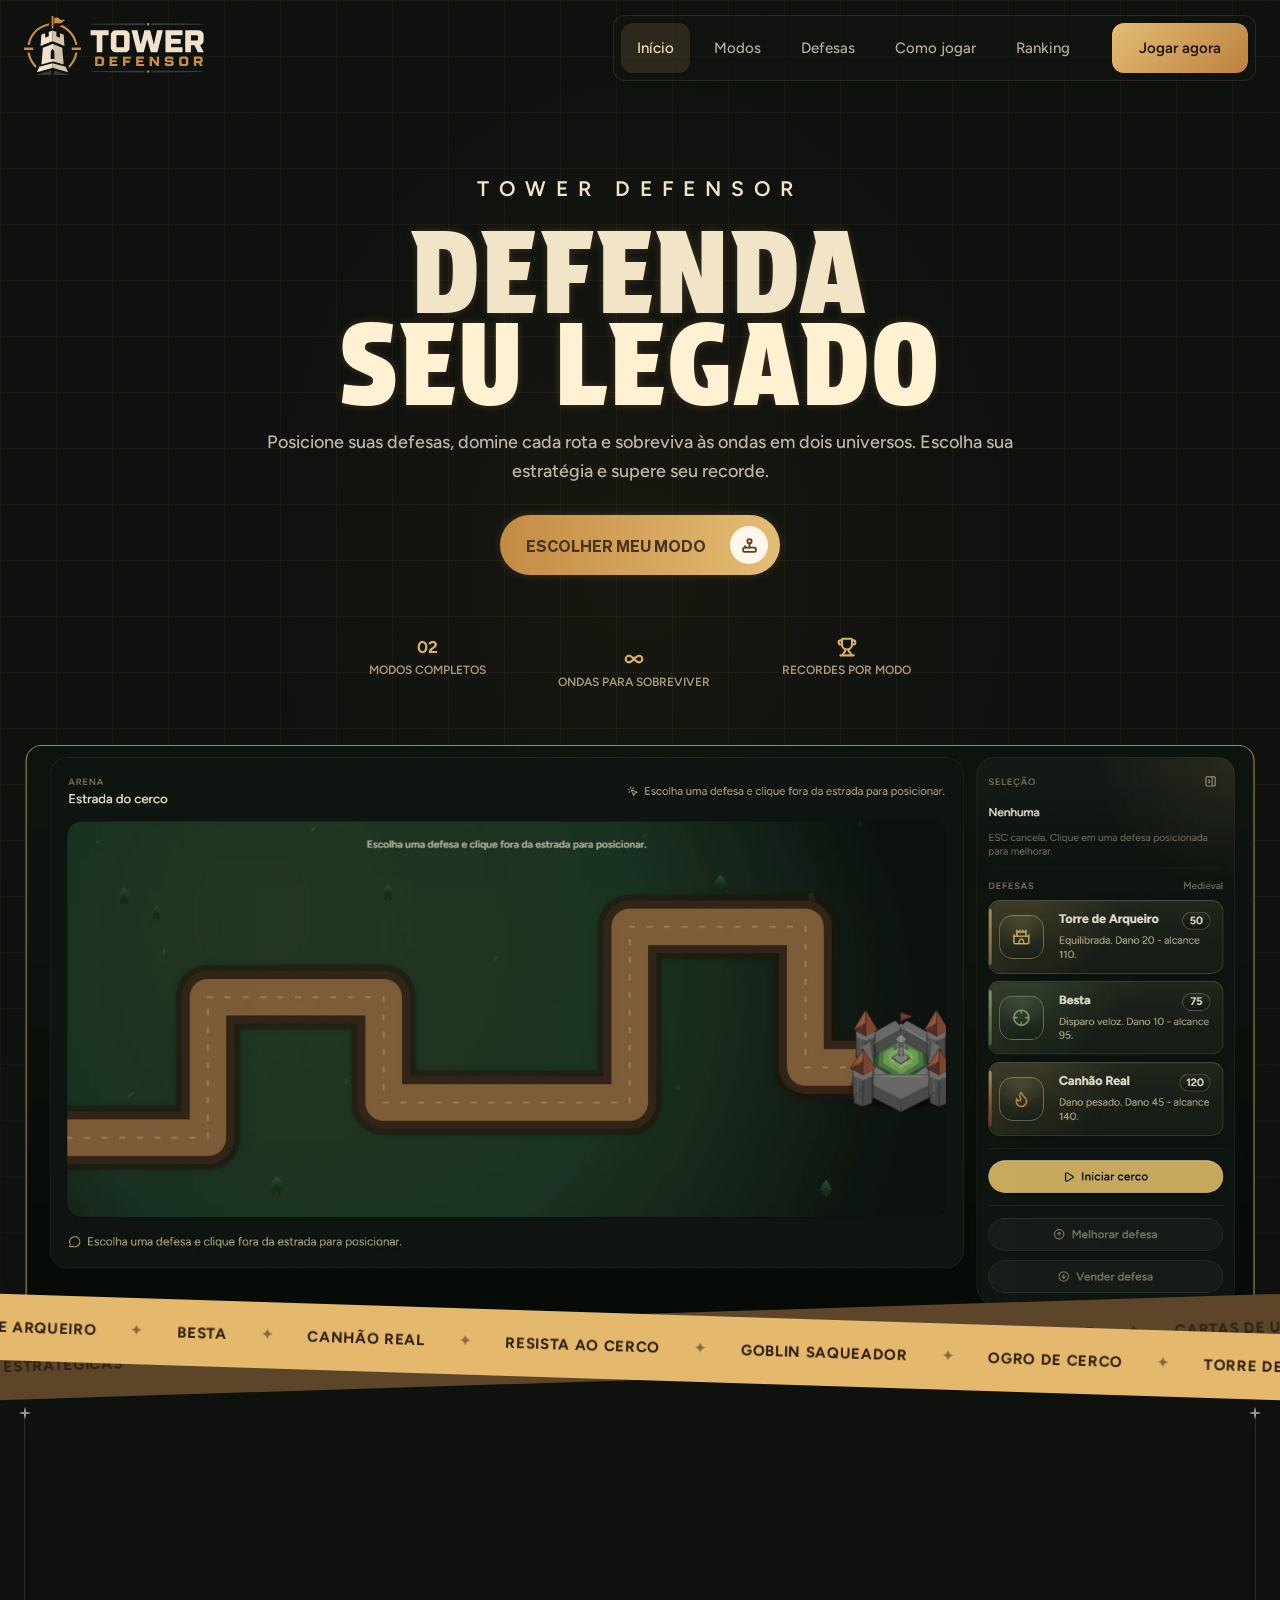
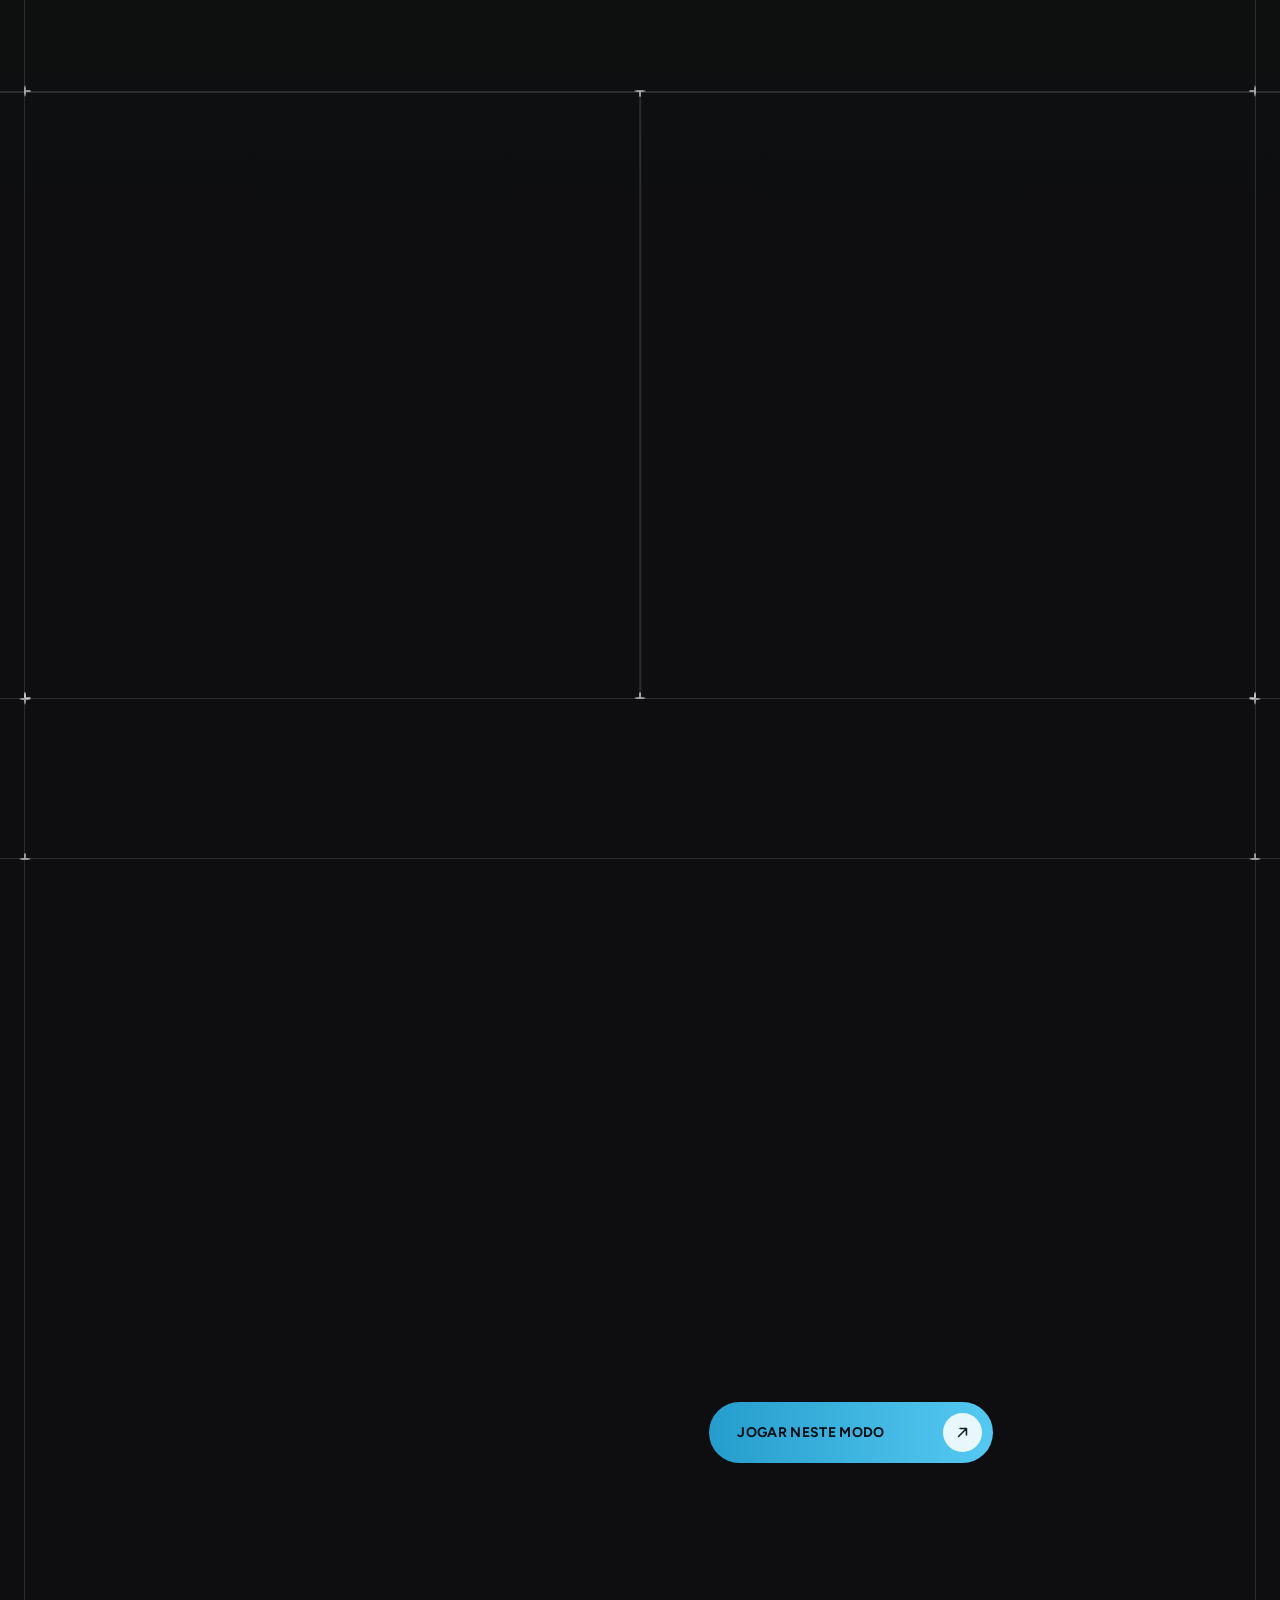
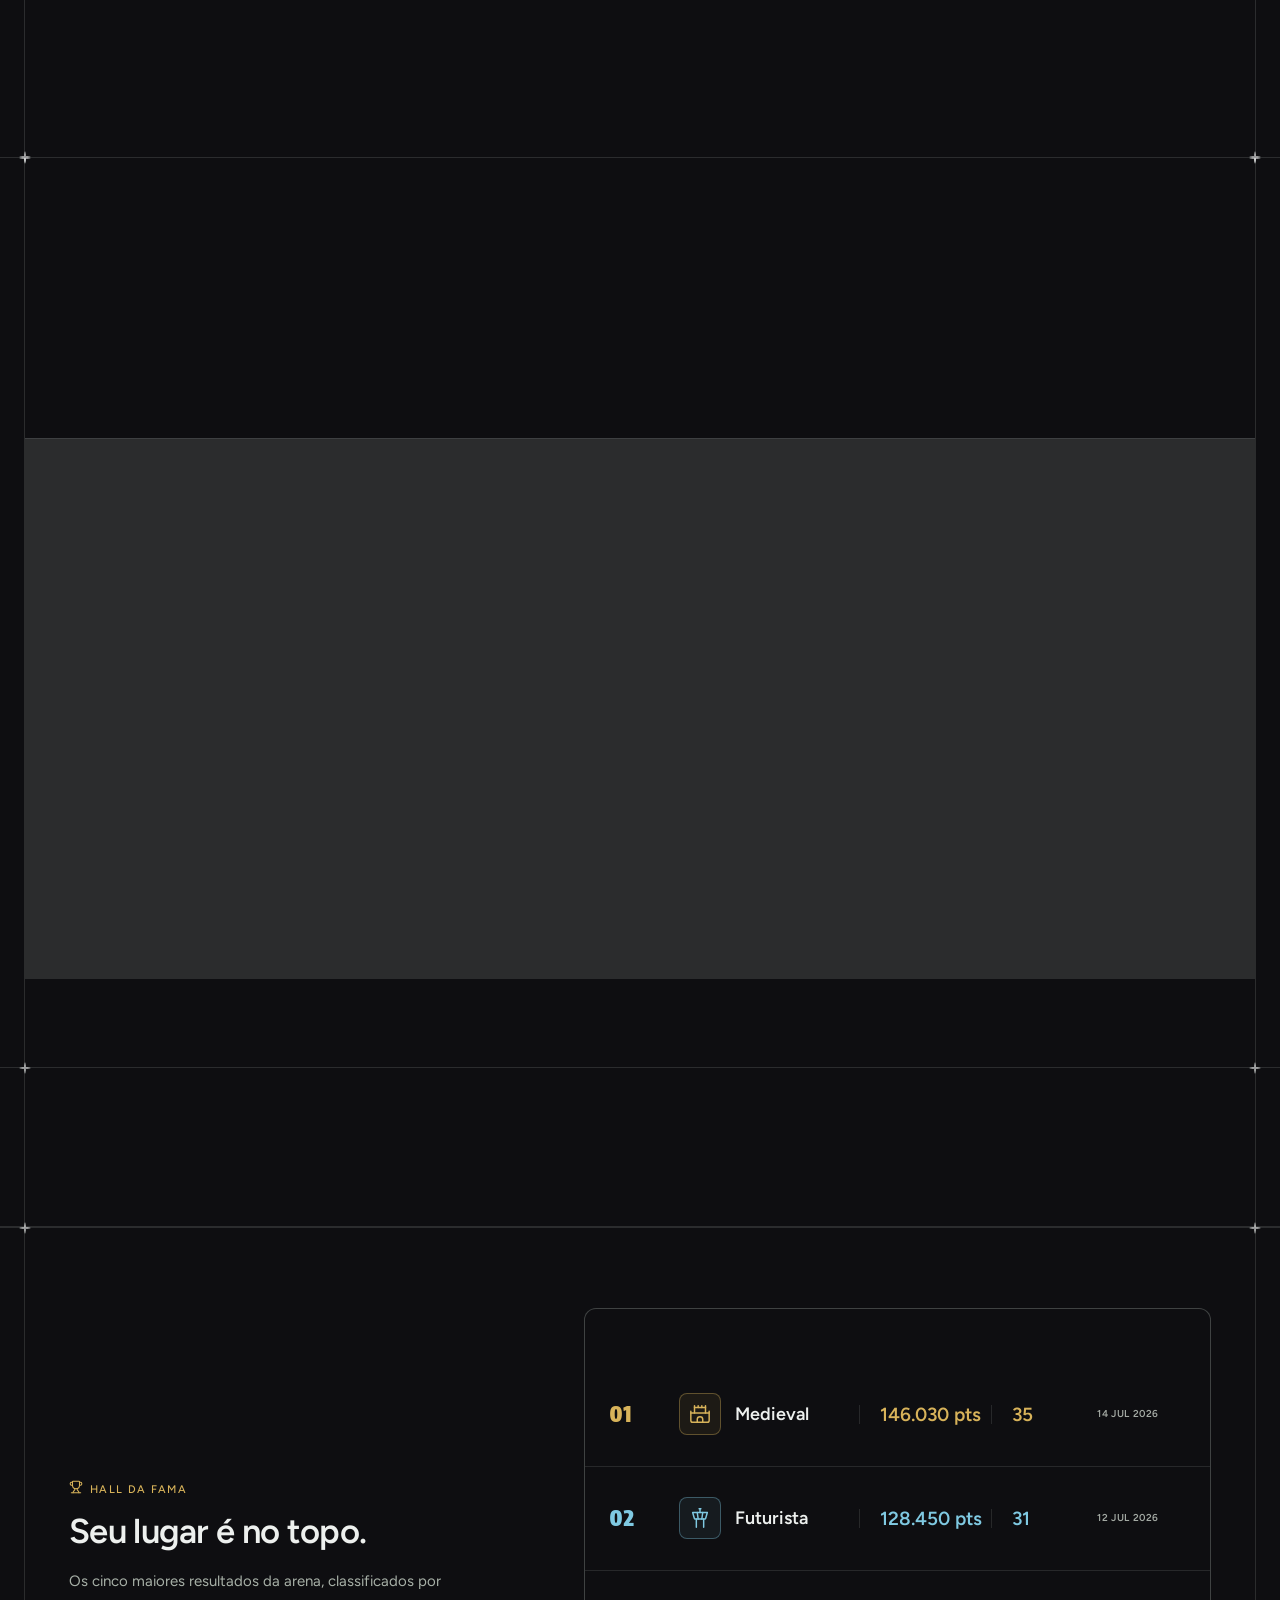
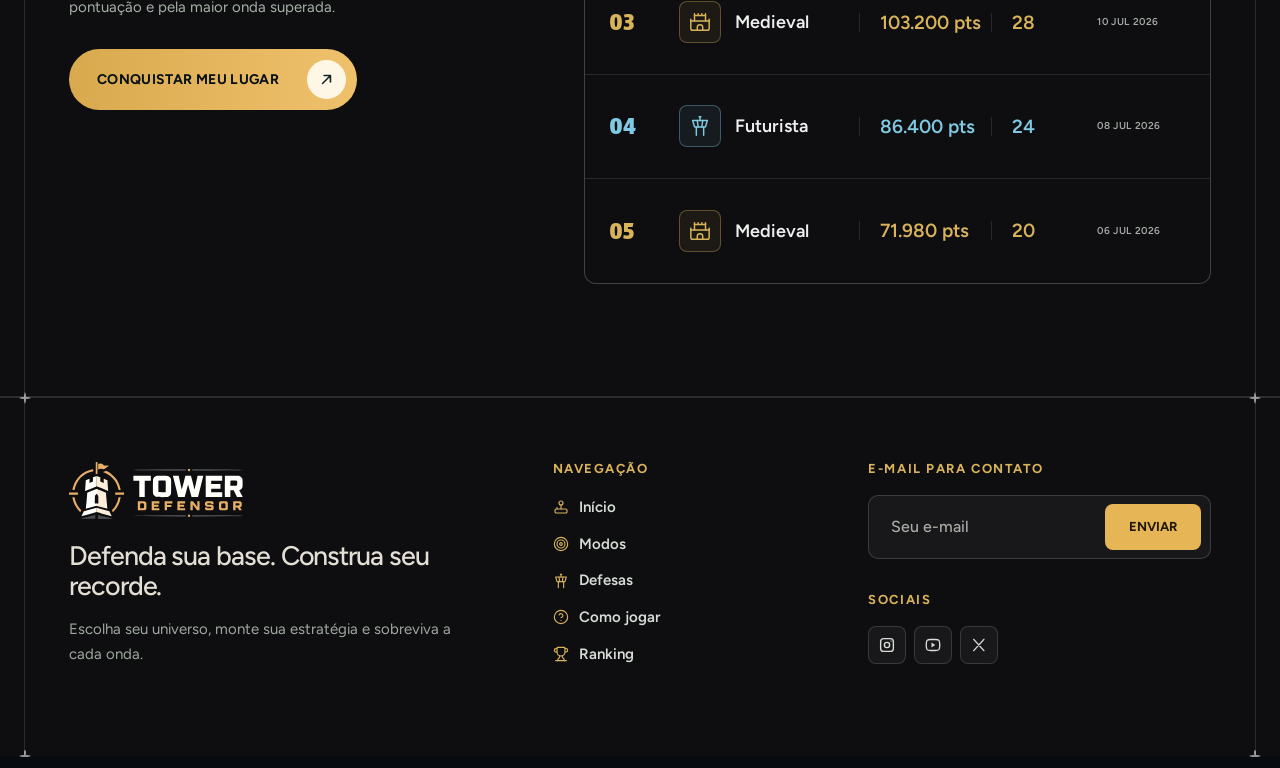
==== commit 15669c8a: "feat: improve SEO, accessibility and Cloudflare delivery" ====
--- a/index.html
+++ b/index.html
@@ -3,9 +3,36 @@
   <head>
     <meta charset="UTF-8" />
     <meta name="viewport" content="width=device-width, initial-scale=1" />
-    <meta name="description" content="Escolha entre os modos Futurista e Medieval e defenda sua base." />
-    <title>Tower Defensor · Escolha seu lado</title>
+    <meta name="description" content="Jogue Tower Defensor, escolha entre os universos Futurista e Medieval, posicione suas defesas e sobreviva a ondas cada vez mais desafiadoras." />
+    <meta name="robots" content="index, follow, max-image-preview:large, max-snippet:-1, max-video-preview:-1" />
+    <meta name="theme-color" content="#070a0f" />
+    <meta name="application-name" content="Tower Defensor" />
+    <meta name="referrer" content="strict-origin-when-cross-origin" />
+    <title>Tower Defensor | Tower defense futurista e medieval</title>
+    <link rel="canonical" href="https://tower-defender.pages.dev/" />
+    <link rel="manifest" href="./site.webmanifest" />
     <link rel="icon" type="image/svg+xml" href="./assets/images/favicon.svg" />
+    <meta property="og:type" content="website" />
+    <meta property="og:locale" content="pt_BR" />
+    <meta property="og:site_name" content="Tower Defensor" />
+    <meta property="og:title" content="Tower Defensor | Tower defense futurista e medieval" />
+    <meta property="og:description" content="Escolha seu universo, monte sua estratégia e sobreviva a cada onda em Tower Defensor." />
+    <meta property="og:url" content="https://tower-defender.pages.dev/" />
+    <meta property="og:image" content="https://tower-defender.pages.dev/assets/images/hero-img-medieval.webp" />
+    <meta property="og:image:width" content="1882" />
+    <meta property="og:image:height" content="875" />
+    <meta property="og:image:alt" content="Arena medieval do Tower Defensor com a estrada do cerco e as defesas do castelo" />
+    <meta name="twitter:card" content="summary_large_image" />
+    <meta name="twitter:title" content="Tower Defensor | Tower defense futurista e medieval" />
+    <meta name="twitter:description" content="Escolha seu universo, monte sua estratégia e sobreviva a cada onda em Tower Defensor." />
+    <meta name="twitter:image" content="https://tower-defender.pages.dev/assets/images/hero-img-medieval.webp" />
+    <meta name="twitter:image:alt" content="Arena medieval do Tower Defensor com a estrada do cerco e as defesas do castelo" />
+    <link rel="preconnect" href="https://fonts.googleapis.com" />
+    <link rel="preconnect" href="https://fonts.gstatic.com" crossorigin />
+    <link rel="stylesheet" href="https://fonts.googleapis.com/css2?family=DM+Mono:wght@400;500&amp;family=Figtree:wght@400;500;600;700;800&amp;family=Manrope:wght@400;500;600;700;800&amp;display=swap" />
+    <link rel="preload" href="./assets/fonts/ProtestStrike-Regular.woff2" as="font" type="font/woff2" crossorigin />
+    <link rel="preload" href="./assets/fonts/Sohne.woff2" as="font" type="font/woff2" crossorigin />
+    <link rel="preload" href="./assets/images/hero-img-medieval.webp" as="image" type="image/webp" fetchpriority="high" />
     <link rel="stylesheet" href="./css/reset.css" />
     <link rel="stylesheet" href="./css/variables.css" />
     <link rel="stylesheet" href="./css/global.css" />
@@ -17,9 +44,26 @@
     <link rel="stylesheet" href="./css/sections/tutorial.css" />
     <link rel="stylesheet" href="./css/sections/ranking.css" />
     <link rel="stylesheet" href="./css/sections/footer.css" />
+    <link rel="stylesheet" href="./css/motion.css" />
     <link rel="stylesheet" href="./css/responsive.css" />
+    <script type="application/ld+json">
+      {
+        "@context": "https://schema.org",
+        "@type": "VideoGame",
+        "name": "Tower Defensor",
+        "url": "https://tower-defender.pages.dev/",
+        "description": "Jogo de tower defense com universos Futurista e Medieval, defesas estratégicas e ondas progressivas.",
+        "image": "https://tower-defender.pages.dev/assets/images/hero-img-medieval.webp",
+        "inLanguage": "pt-BR",
+        "genre": ["Tower defense", "Estratégia"],
+        "playMode": "SinglePlayer",
+        "gamePlatform": "Navegador web",
+        "applicationCategory": "Game"
+      }
+    </script>
   </head>
   <body>
+    <a class="skip-link" href="#conteudo">Pular para o conteúdo principal</a>
     <div class="site-shell is-futuristic">
       <div class="site-loader" data-site-loader role="status" aria-live="polite" aria-atomic="true" aria-label="Carregando Tower Defensor, 0 por cento">
         <div class="site-loader-panel">
@@ -58,15 +102,15 @@
         <a href="#defesas" data-floating-nav-link>Defesas</a>
         <a href="#tutorial" data-floating-nav-link>Como jogar</a>
         <a href="#ranking" data-floating-nav-link>Ranking</a>
-        <a class="floating-nav-cta" href="https://tower-defensor.netlify.app/">Jogar agora</a>
+        <a class="floating-nav-cta" href="https://tower-defender.pages.dev/">Jogar agora</a>
       </nav>
 
       <main id="conteudo">
-        <section id="inicio" class="hero hero-reference">
+        <section id="inicio" class="hero hero-reference" aria-labelledby="hero-title">
           <div class="hero-scanline" aria-hidden="true"></div>
           <div class="hero-center">
             <p class="hero-overline">TOWER DEFENSOR</p>
-            <h1>DEFENDA<br /><span>SEU LEGADO</span></h1>
+            <h1 id="hero-title">DEFENDA<br /><span>SEU LEGADO</span></h1>
             <p class="hero-lead">
               <span class="hero-copy-desktop">Posicione suas defesas, domine cada rota e sobreviva às ondas em dois universos. Escolha sua estratégia e supere seu recorde.</span>
               <span class="hero-copy-mobile">Defenda sua base e sobreviva às ondas em dois universos.</span>
@@ -80,7 +124,7 @@
               <span><b><i data-icon="trophy"></i></b> recordes por modo</span>
             </div>
             <figure class="hero-feature-image">
-              <img src="./assets/images/hero-img-medieval.png" alt="Arena medieval do Tower Defensor com a estrada do cerco e as defesas do castelo" />
+              <img src="./assets/images/hero-img-medieval.webp" width="1882" height="875" fetchpriority="high" decoding="async" alt="Arena medieval do Tower Defensor com a estrada do cerco e as defesas do castelo" />
             </figure>
             <div class="hero-ribbons">
               <div class="hero-ticker ribbon ribbon--back" aria-label="Recursos do jogo">
@@ -93,11 +137,11 @@
           </div>
         </section>
 
-        <section id="jogar" class="mode-section modes-section section-wrap">
+        <section id="jogar" class="mode-section modes-section section-wrap" aria-labelledby="modes-title">
           <div class="modes-heading">
             <div>
               <p class="kicker">Dois universos. Uma defesa.</p>
-              <h2>ESCOLHA COMO VOCÊ<br />VAI SOBREVIVER</h2>
+              <h2 id="modes-title">ESCOLHA COMO VOCÊ<br />VAI SOBREVIVER</h2>
             </div>
             <div class="modes-heading-action">
               <p class="modes-intro">Duas rotas, dois ritmos e uma arena feita para testar suas decisões</p>
@@ -106,37 +150,37 @@
             <span class="section-grid-marker section-grid-marker-top-left" aria-hidden="true"></span>
             <span class="section-grid-marker section-grid-marker-top-right" aria-hidden="true"></span>
           </div>
-          <div id="modos" class="mode-grid">
+          <div id="modos" class="mode-grid" role="radiogroup" aria-labelledby="modes-title">
             <span class="grid-junction grid-junction-left" aria-hidden="true"></span>
             <span class="grid-junction grid-junction-center" aria-hidden="true"></span>
             <span class="grid-junction grid-junction-right" aria-hidden="true"></span>
             <span class="grid-junction grid-junction-bottom-left" aria-hidden="true"></span>
             <span class="grid-junction grid-junction-bottom-center" aria-hidden="true"></span>
             <span class="grid-junction grid-junction-bottom-right" aria-hidden="true"></span>
-            <article class="mode-card futuristic-card selected" data-mode="futuristic" aria-current="true" tabindex="0" role="button">
-              <div class="card-top"><img class="mode-icon-image" src="./assets/images/space-ship.png" alt="" /></div>
+            <article class="mode-card futuristic-card selected" data-mode="futuristic" role="radio" aria-checked="true" tabindex="0">
+              <div class="card-top"><img class="mode-icon-image" src="./assets/images/space-ship.webp" width="142" height="140" loading="lazy" decoding="async" alt="" /></div>
               <h3>Modo Futurista</h3>
               <p>Domine rotas energizadas, use torres de pulso e segure ondas velozes antes que qualquer ameaça alcance o núcleo.</p>
               <div class="mode-card-divider"></div>
-              <div class="mode-placeholder"><img src="./assets/images/futurista-modo.png" alt="Arena futurista do Tower Defensor" /></div>
+              <div class="mode-placeholder"><img src="./assets/images/futurista-modo.webp" width="1362" height="692" loading="lazy" decoding="async" alt="Arena futurista do Tower Defensor" /></div>
             </article>
-            <article class="mode-card medieval-card" data-mode="medieval" tabindex="0" role="button">
-              <div class="card-top"><img class="mode-icon-image" src="./assets/images/castle.png" alt="" /></div>
+            <article class="mode-card medieval-card" data-mode="medieval" role="radio" aria-checked="false" tabindex="-1">
+              <div class="card-top"><img class="mode-icon-image" src="./assets/images/castle.webp" width="134" height="142" loading="lazy" decoding="async" alt="" /></div>
               <h3>Modo Medieval</h3>
               <p>Proteja o castelo com arqueiros, bestas e canhões enquanto hordas inimigas avançam pela estrada do cerco.</p>
               <div class="mode-card-divider"></div>
-              <div class="mode-placeholder"><img src="./assets/images/medieval-modo.png" alt="Arena medieval do Tower Defensor" /></div>
+              <div class="mode-placeholder"><img src="./assets/images/medieval-modo.webp" width="1362" height="692" loading="lazy" decoding="async" alt="Arena medieval do Tower Defensor" /></div>
             </article>
           </div>
         </section>
 
-        <section id="defesas" class="defense-section defenses-section section-wrap">
+        <section id="defesas" class="defense-section defenses-section section-wrap" aria-labelledby="defenses-title">
           <div class="defenses-intro">
             <span class="defenses-grid-junction defenses-grid-junction-top-left" aria-hidden="true"></span>
             <span class="defenses-grid-junction defenses-grid-junction-top-right" aria-hidden="true"></span>
             <span class="defenses-grid-junction defenses-grid-junction-bottom-left" aria-hidden="true"></span>
             <span class="defenses-grid-junction defenses-grid-junction-bottom-right" aria-hidden="true"></span>
-            <h2>CONHEÇA SUAS DEFESAS</h2>
+            <h2 id="defenses-title">CONHEÇA SUAS DEFESAS</h2>
           </div>
           <div class="defenses-content">
           <span class="section-grid-marker section-grid-marker-bottom-left" aria-hidden="true"></span>
@@ -170,7 +214,7 @@
               </div>
             </div>
             <span class="defense-mobile-counter" data-defense-counter aria-live="polite">01 / 03</span>
-            <article class="defense-slide" data-defense-slide>
+            <article id="defense-panel" class="defense-slide" data-defense-slide role="tabpanel" aria-live="polite" aria-labelledby="defense-tab-basic">
               <p class="defense-description" data-defense-description>Precisão confiável para controlar a rota.</p>
               <h3 data-defense-name>Canhão de Pulso</h3>
               <p class="defense-role-copy" data-defense-role-copy>Uma opção confiável para começar a partida, controlar a rota e evoluir sem comprometer todos os seus créditos.</p>
@@ -180,7 +224,7 @@
                 <span><i data-icon="zap"></i><b data-defense-cooldown>0,7s</b><small>Cadência</small></span>
                 <span><i data-icon="coins"></i><b data-defense-cost>50</b><small data-defense-cost-label>Créditos</small></span>
               </div>
-              <a class="defense-cta" href="https://tower-defensor.netlify.app/" data-play-defense>
+              <a class="defense-cta" href="https://tower-defender.pages.dev/" data-play-defense>
                 JOGAR NESTE MODO
                 <span aria-hidden="true">
                   <svg viewBox="0 0 24 24" fill="none">
@@ -191,27 +235,27 @@
             </article>
           </div>
           <div class="defense-dots" role="tablist" aria-label="Selecionar defesa">
-            <button class="active" type="button" role="tab" aria-selected="true" aria-label="Mostrar defesa básica" data-defense-index="0"><span class="defense-card-number">01</span><strong>Básica</strong><small>Equilíbrio</small><span class="defense-card-icon" aria-hidden="true"><i data-icon="target"></i></span></button>
-            <button type="button" role="tab" aria-selected="false" aria-label="Mostrar defesa rápida" data-defense-index="1"><span class="defense-card-number">02</span><strong>Rápida</strong><small>Velocidade</small><span class="defense-card-icon" aria-hidden="true"><i data-icon="zap"></i></span></button>
-            <button type="button" role="tab" aria-selected="false" aria-label="Mostrar defesa pesada" data-defense-index="2"><span class="defense-card-number">03</span><strong>Pesada</strong><small>Impacto</small><span class="defense-card-icon" aria-hidden="true"><i data-icon="bomb"></i></span></button>
-          </div>
-          </div>
-        </section>
-
-        <section id="ranking" class="ranking-section section-wrap">
+            <button id="defense-tab-basic" class="active" type="button" role="tab" aria-selected="true" aria-controls="defense-panel" aria-label="Mostrar defesa básica" tabindex="0" data-defense-index="0"><span class="defense-card-number">01</span><strong>Básica</strong><small>Equilíbrio</small><span class="defense-card-icon" aria-hidden="true"><i data-icon="target"></i></span></button>
+            <button id="defense-tab-rapid" type="button" role="tab" aria-selected="false" aria-controls="defense-panel" aria-label="Mostrar defesa rápida" tabindex="-1" data-defense-index="1"><span class="defense-card-number">02</span><strong>Rápida</strong><small>Velocidade</small><span class="defense-card-icon" aria-hidden="true"><i data-icon="zap"></i></span></button>
+            <button id="defense-tab-heavy" type="button" role="tab" aria-selected="false" aria-controls="defense-panel" aria-label="Mostrar defesa pesada" tabindex="-1" data-defense-index="2"><span class="defense-card-number">03</span><strong>Pesada</strong><small>Impacto</small><span class="defense-card-icon" aria-hidden="true"><i data-icon="bomb"></i></span></button>
+          </div>
+          </div>
+        </section>
+
+        <section id="ranking" class="ranking-section section-wrap" aria-labelledby="ranking-title">
           <div class="ranking-intro">
             <span class="section-grid-marker section-grid-marker-top-left" aria-hidden="true"></span>
             <span class="section-grid-marker section-grid-marker-top-right" aria-hidden="true"></span>
             <span class="section-grid-marker section-grid-marker-bottom-left" aria-hidden="true"></span>
             <span class="section-grid-marker section-grid-marker-bottom-right" aria-hidden="true"></span>
-            <h2>DOIS MODOS, DOIS RECORDES PARA SUPERAR!</h2>
+            <h2 id="ranking-title">DOIS MODOS, DOIS RECORDES PARA SUPERAR!</h2>
           </div>
           <div class="ranking-inner">
             <div class="ranking-copy">
               <p class="kicker"><i data-icon="trophy"></i>Hall da fama</p>
               <h3>Seu lugar é no topo.</h3>
               <p>Os cinco maiores resultados da arena, classificados por pontuação e pela maior onda superada.</p>
-              <a class="defense-cta ranking-cta" href="https://tower-defensor.netlify.app/">
+              <a class="defense-cta ranking-cta" href="https://tower-defender.pages.dev/">
                 CONQUISTAR MEU LUGAR
                 <span aria-hidden="true">
                   <svg viewBox="0 0 24 24" fill="none">
@@ -265,12 +309,12 @@
           </div>
         </section>
 
-        <section id="tutorial" class="tutorial-section section-wrap">
+        <section id="tutorial" class="tutorial-section section-wrap" aria-labelledby="tutorial-title">
           <div class="tutorial-content">
           <span class="section-grid-marker section-grid-marker-top-left" aria-hidden="true"></span>
           <span class="section-grid-marker section-grid-marker-top-right" aria-hidden="true"></span>
           <div class="tutorial-heading">
-            <div class="section-heading"><h2>DA PRIMEIRA DEFESA AO PRÓXIMO RECORDE</h2></div>
+            <div class="section-heading"><h2 id="tutorial-title">DA PRIMEIRA DEFESA AO PRÓXIMO RECORDE</h2></div>
             <div class="tutorial-heading-action">
               <p class="tutorial-intro">A lógica é simples de aprender e difícil de dominar: construa fora da rota, administre recursos e adapte sua estratégia a cada onda.</p>
               <a class="tutorial-records-cta" href="#ranking">VER RECORDES <span><i data-icon="trophy"></i></span></a>
@@ -284,7 +328,7 @@
             <article><span>05</span><div><small><i data-icon="zap"></i>EVOLUA</small><h3>Melhore ou venda</h3><p>Selecione unidades posicionadas para ganhar níveis ou vender e recuperar 70% do valor investido.</p></div></article>
             <article><span>06</span><div><small><i data-icon="infinity"></i>ADAPTE</small><h3>Escolha uma carta</h3><p>A cada três ondas concluídas, escolha uma melhoria roguelite e transforme sua estratégia.</p></div></article>
           </div>
-          <button class="tutorial-callout" type="button" data-shortcuts-open aria-haspopup="dialog" aria-controls="shortcuts-dialog" aria-label="Conhecer os atalhos do jogo">
+          <button class="tutorial-callout" type="button" data-shortcuts-open aria-haspopup="dialog" aria-controls="shortcuts-dialog" aria-expanded="false" aria-label="Conhecer os atalhos do jogo">
             <div class="tutorial-shortcuts-copy"><small>CONHEÇA OS ATALHOS DO JOGO</small><strong>Domine os comandos e reaja mais rápido.</strong></div>
             <span class="tutorial-shortcuts-trigger">CONHECER ATALHOS <span class="tutorial-shortcuts-arrow" aria-hidden="true"><i data-icon="arrow-right"></i></span></span>
           </button>
@@ -293,7 +337,7 @@
       </main>
 
       <div class="shortcuts-modal" data-shortcuts-modal hidden>
-        <div class="shortcuts-modal-backdrop" data-shortcuts-close></div>
+        <div class="shortcuts-modal-backdrop" data-shortcuts-close aria-hidden="true"></div>
         <section id="shortcuts-dialog" class="shortcuts-dialog" role="dialog" aria-modal="true" aria-labelledby="shortcuts-title" tabindex="-1">
           <div class="shortcuts-dialog-header">
             <div><p>COMANDOS RÁPIDOS</p><h2 id="shortcuts-title">ATALHOS DO JOGO</h2></div>
@@ -317,7 +361,7 @@
           <span class="section-grid-marker section-grid-marker-bottom-left" aria-hidden="true"></span>
           <span class="section-grid-marker section-grid-marker-bottom-right" aria-hidden="true"></span>
           <div class="footer-brand">
-            <img src="./assets/images/logo-horizontal.svg" alt="Tower Defensor" />
+            <img src="./assets/images/logo-horizontal.svg" loading="lazy" decoding="async" alt="Tower Defensor" />
             <p class="footer-brand-title">Defenda sua base. Construa seu recorde.</p>
             <p class="footer-brand-copy">Escolha seu universo, monte sua estratégia e sobreviva a cada onda.</p>
           </div>
--- a/css/variables.css
+++ b/css/variables.css
@@ -1,5 +1,3 @@
-@import url("https://fonts.googleapis.com/css2?family=DM+Mono:wght@400;500&family=Figtree:wght@400;500;600;700;800&family=Manrope:wght@400;500;600;700;800&display=swap");
-
 @font-face {
   font-family: ProtestStrike;
   src: url("../assets/fonts/ProtestStrike-Regular.woff2") format("woff2");
--- a/css/global.css
+++ b/css/global.css
@@ -3,6 +3,26 @@
   background: var(--bg);
   color: var(--text);
   font-family: Manrope, Arial, sans-serif;
+}
+
+.skip-link {
+  position: fixed;
+  z-index: 1000;
+  top: 12px;
+  left: 12px;
+  padding: 12px 16px;
+  border: 2px solid var(--cyan);
+  border-radius: 4px;
+  background: var(--bg);
+  color: var(--text);
+  font-weight: 700;
+  transform: translateY(calc(-100% - 24px));
+}
+
+.skip-link:focus-visible {
+  outline: 3px solid var(--cyan);
+  outline-offset: 3px;
+  transform: translateY(0);
 }
 
 * {
@@ -89,7 +109,11 @@
 .button:focus-visible,
 .topbar a:focus-visible,
 .mobile-toggle:focus-visible,
-button:focus-visible {
+button:focus-visible,
+a:focus-visible,
+input:focus-visible,
+[role="radio"]:focus-visible,
+[role="tab"]:focus-visible {
   outline: 3px solid var(--cyan);
   outline-offset: 4px;
 }
--- a/css/sections/tutorial.css
+++ b/css/sections/tutorial.css
@@ -237,7 +237,7 @@
 
 .shortcuts-modal {
   position: fixed;
-  z-index: 100;
+  z-index: 200;
   inset: 0;
   display: grid;
   align-items: start;
@@ -268,6 +268,10 @@
   top: calc(-1 * var(--shortcuts-page-scroll, 0px));
   width: 100%;
   overflow: hidden;
+}
+
+body.shortcuts-modal-open .topbar {
+  visibility: hidden;
 }
 
 .shortcuts-dialog-header {
--- a/css/sections/footer.css
+++ b/css/sections/footer.css
@@ -20,6 +20,7 @@
 
 footer img {
   width: 174px;
+  height: auto;
   filter: brightness(1.22) saturate(0.82);
 }
 
@@ -121,6 +122,14 @@
   background: transparent;
   color: #edf0ee;
   font: 500 16px/1 Figtree, Manrope, sans-serif;
+}
+
+.footer-contact-form:focus-within {
+  border-color: var(--cyan);
+}
+
+.footer-contact-form input:focus-visible {
+  outline: 0;
 }
 
 .footer-contact-form input::placeholder {
--- a/css/motion.css
+++ b/css/motion.css
@@ -0,0 +1,221 @@
+/* Motion progressivo: sem .motion-ready, todo o conteudo permanece visivel. */
+:root {
+  --motion-duration: 700ms;
+  --motion-ease: cubic-bezier(0.22, 1, 0.36, 1);
+}
+
+html.is-site-loading,
+html.is-site-loading body {
+  overflow: hidden;
+  overscroll-behavior: none;
+}
+
+.site-loader {
+  --loader-accent: #d8b35a;
+  --loader-accent-rgb: 216, 179, 90;
+  position: fixed;
+  z-index: 1000;
+  inset: 0;
+  display: grid;
+  place-items: center;
+  padding: 24px;
+  overflow: hidden;
+  background:
+    linear-gradient(rgba(255, 255, 255, 0.018) 1px, transparent 1px),
+    linear-gradient(90deg, rgba(255, 255, 255, 0.018) 1px, transparent 1px),
+    radial-gradient(
+      ellipse 620px 360px at 50% 48%,
+      rgba(var(--loader-accent-rgb), 0.16) 0%,
+      rgba(var(--loader-accent-rgb), 0.075) 38%,
+      transparent 72%
+    ),
+    var(--bg, #070a0f);
+  background-size: 48px 48px, 48px 48px, 100% 100%, 100% 100%;
+  opacity: 1;
+  pointer-events: none;
+  animation: site-loader-failsafe 700ms var(--motion-ease) 5s forwards;
+}
+
+.site-loader[hidden] {
+  display: none;
+}
+
+.site-loader.is-controlled {
+  animation: none;
+}
+
+.site-loader-panel {
+  display: grid;
+  justify-items: center;
+  width: min(440px, 100%);
+  opacity: 1;
+  transform: translateY(0) scale(1);
+  transition:
+    opacity 620ms var(--motion-ease),
+    transform 620ms var(--motion-ease);
+}
+
+.site-loader-logo {
+  display: block;
+  width: min(300px, 72vw);
+  height: auto;
+  margin-bottom: 46px;
+}
+
+.site-loader-status {
+  display: flex;
+  align-items: center;
+  justify-content: space-between;
+  width: 100%;
+  margin-bottom: 12px;
+  color: #aab3aa;
+  font: 600 10px/1 Figtree, Manrope, sans-serif;
+  letter-spacing: 0.12em;
+}
+
+.site-loader-status strong {
+  color: var(--loader-accent);
+  font: 500 14px/1 DM Mono, monospace;
+  letter-spacing: 0;
+}
+
+.site-loader-bar {
+  position: relative;
+  width: 100%;
+  height: 20px;
+  overflow: hidden;
+  border: 1px solid rgba(var(--loader-accent-rgb), 0.62);
+  border-radius: 999px;
+  background: rgba(0, 0, 0, 0.42);
+}
+
+.site-loader-bar::after {
+  position: absolute;
+  inset: 3px;
+  border: 1px solid rgba(255, 255, 255, 0.045);
+  border-radius: inherit;
+  content: "";
+}
+
+.site-loader-bar-fill {
+  position: absolute;
+  inset: 3px;
+  right: 3px;
+  border-radius: inherit;
+  background:
+    repeating-linear-gradient(
+      125deg,
+      rgba(255, 255, 255, 0.24) 0 12px,
+      transparent 12px 22px
+    ),
+    var(--loader-accent);
+  box-shadow: 0 0 18px rgba(var(--loader-accent-rgb), 0.54);
+  transform: scaleX(0);
+  transform-origin: left center;
+  will-change: transform;
+}
+
+.site-loader-bar-dot {
+  position: absolute;
+  z-index: 2;
+  top: 50%;
+  left: 4px;
+  width: 12px;
+  height: 12px;
+  border-radius: 50%;
+  background: #f7fff5;
+  box-shadow:
+    0 0 10px #fff,
+    0 0 20px var(--loader-accent);
+  opacity: 0;
+  transform: translate3d(0, -50%, 0);
+  transition: opacity 180ms ease;
+  will-change: opacity, transform;
+}
+
+.site-loader.is-leaving {
+  opacity: 0;
+  transition: opacity 620ms var(--motion-ease);
+}
+
+.site-loader.is-leaving .site-loader-panel {
+  opacity: 0;
+  transform: translateY(-8px) scale(0.99);
+}
+
+@keyframes site-loader-failsafe {
+  from { opacity: 1; }
+  to { opacity: 0; }
+}
+
+html.motion-ready [data-motion="rise"] {
+  opacity: 0;
+  transform: translateY(var(--motion-distance, 16px));
+}
+
+html.motion-ready [data-motion="fade"] {
+  opacity: 0;
+}
+
+html.motion-ready [data-motion="rise"].is-motion-visible {
+  animation: motion-rise-in var(--motion-item-duration, var(--motion-duration)) var(--motion-ease) var(--motion-delay, 0ms) both;
+}
+
+html.motion-ready [data-motion="fade"].is-motion-visible {
+  animation: motion-fade-in var(--motion-item-duration, var(--motion-duration)) var(--motion-ease) var(--motion-delay, 0ms) both;
+}
+
+@keyframes motion-rise-in {
+  from {
+    opacity: 0;
+    transform: translateY(var(--motion-distance, 16px));
+  }
+
+  to {
+    opacity: 1;
+    transform: translateY(0);
+  }
+}
+
+@keyframes motion-fade-in {
+  from { opacity: 0; }
+  to { opacity: 1; }
+}
+
+@media (max-width: 480px) {
+  .site-loader {
+    padding: 20px;
+  }
+
+  .site-loader-logo {
+    margin-bottom: 38px;
+  }
+
+  .site-loader-status {
+    gap: 12px;
+    font-size: 9px;
+    letter-spacing: 0.08em;
+  }
+
+  .site-loader-bar {
+    height: 18px;
+  }
+}
+
+@media (prefers-reduced-motion: reduce) {
+  .site-loader {
+    display: none !important;
+    animation: none !important;
+  }
+
+  html.motion-ready [data-motion],
+  html.motion-ready [data-motion].is-motion-visible {
+    opacity: 1;
+    animation: none !important;
+  }
+
+  html.motion-ready [data-motion="rise"],
+  html.motion-ready [data-motion="rise"].is-motion-visible {
+    transform: none;
+  }
+}
--- a/css/responsive.css
+++ b/css/responsive.css
@@ -1,5 +1,3 @@
-@import url("./motion.css");
-
 /* Grid compartilhado por todo o conteudo abaixo da primeira dobra. */
 :root {
   --content-grid-max: 1648px;
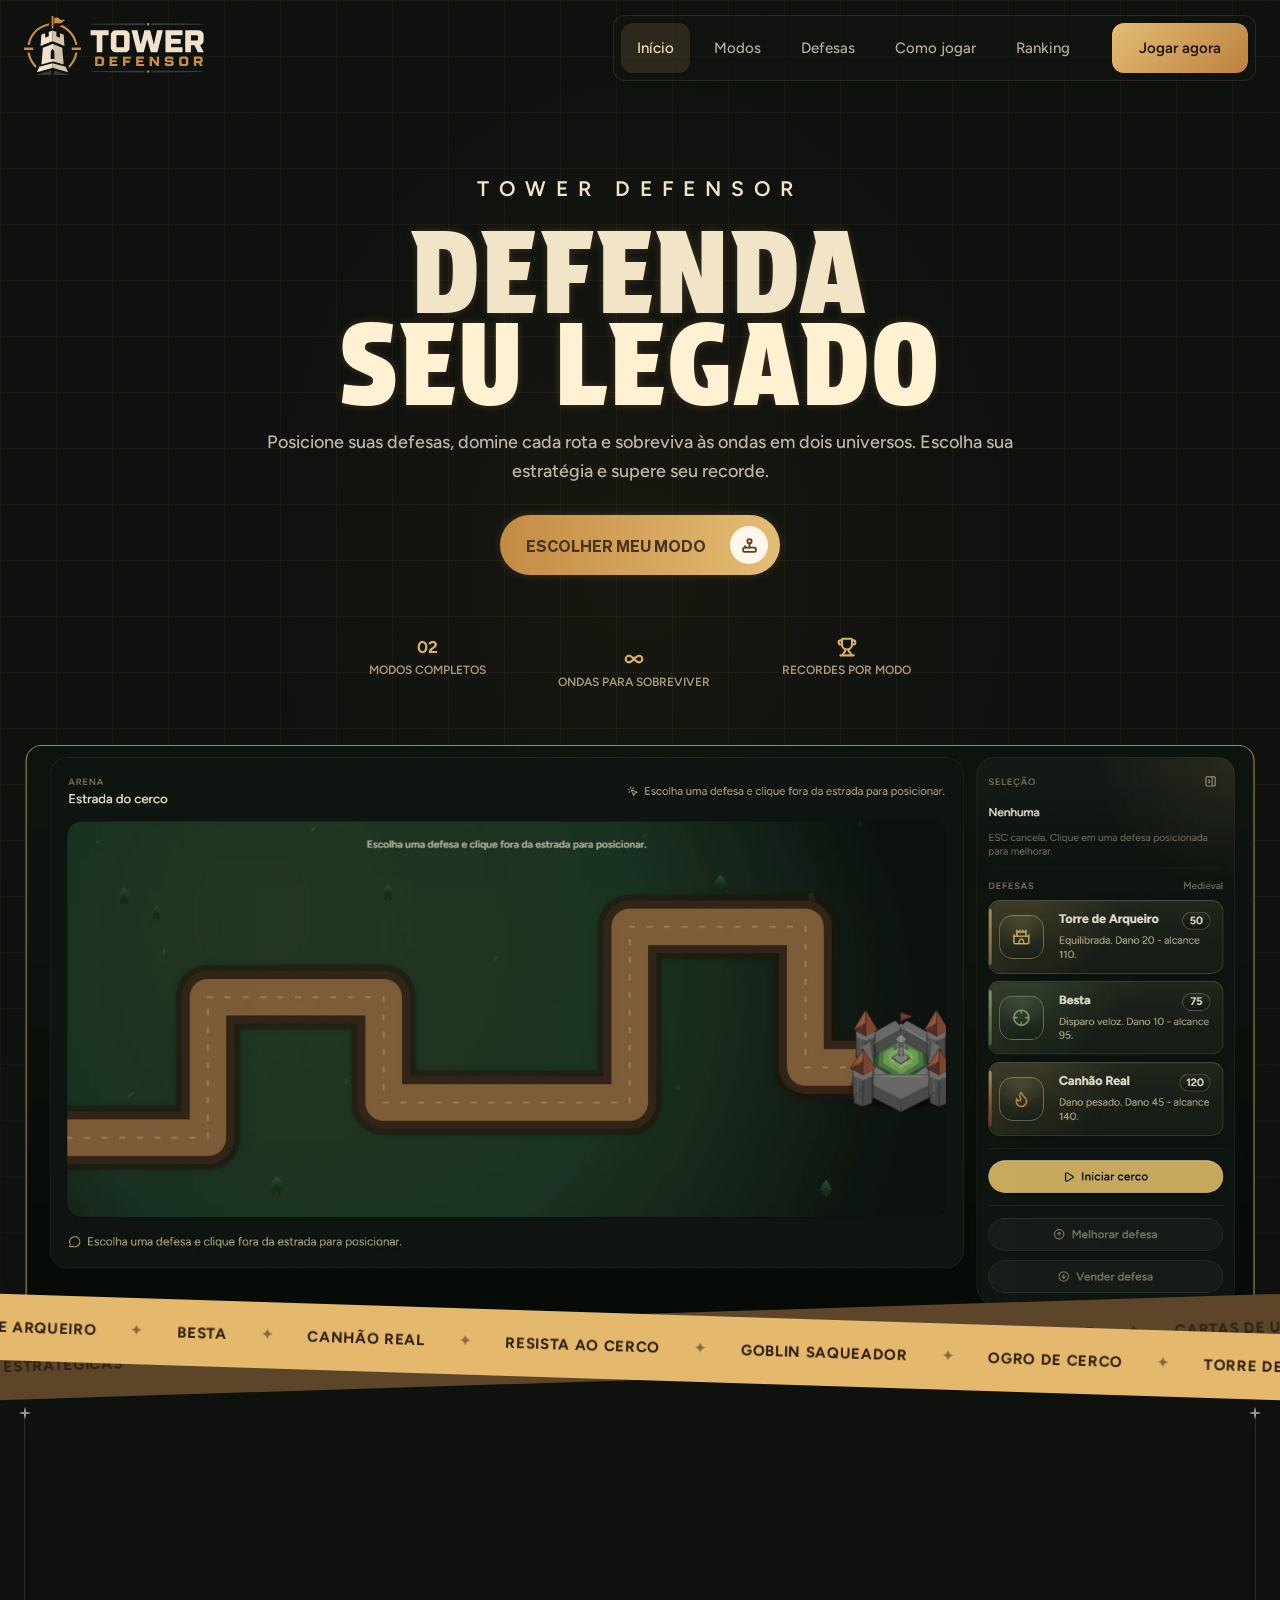
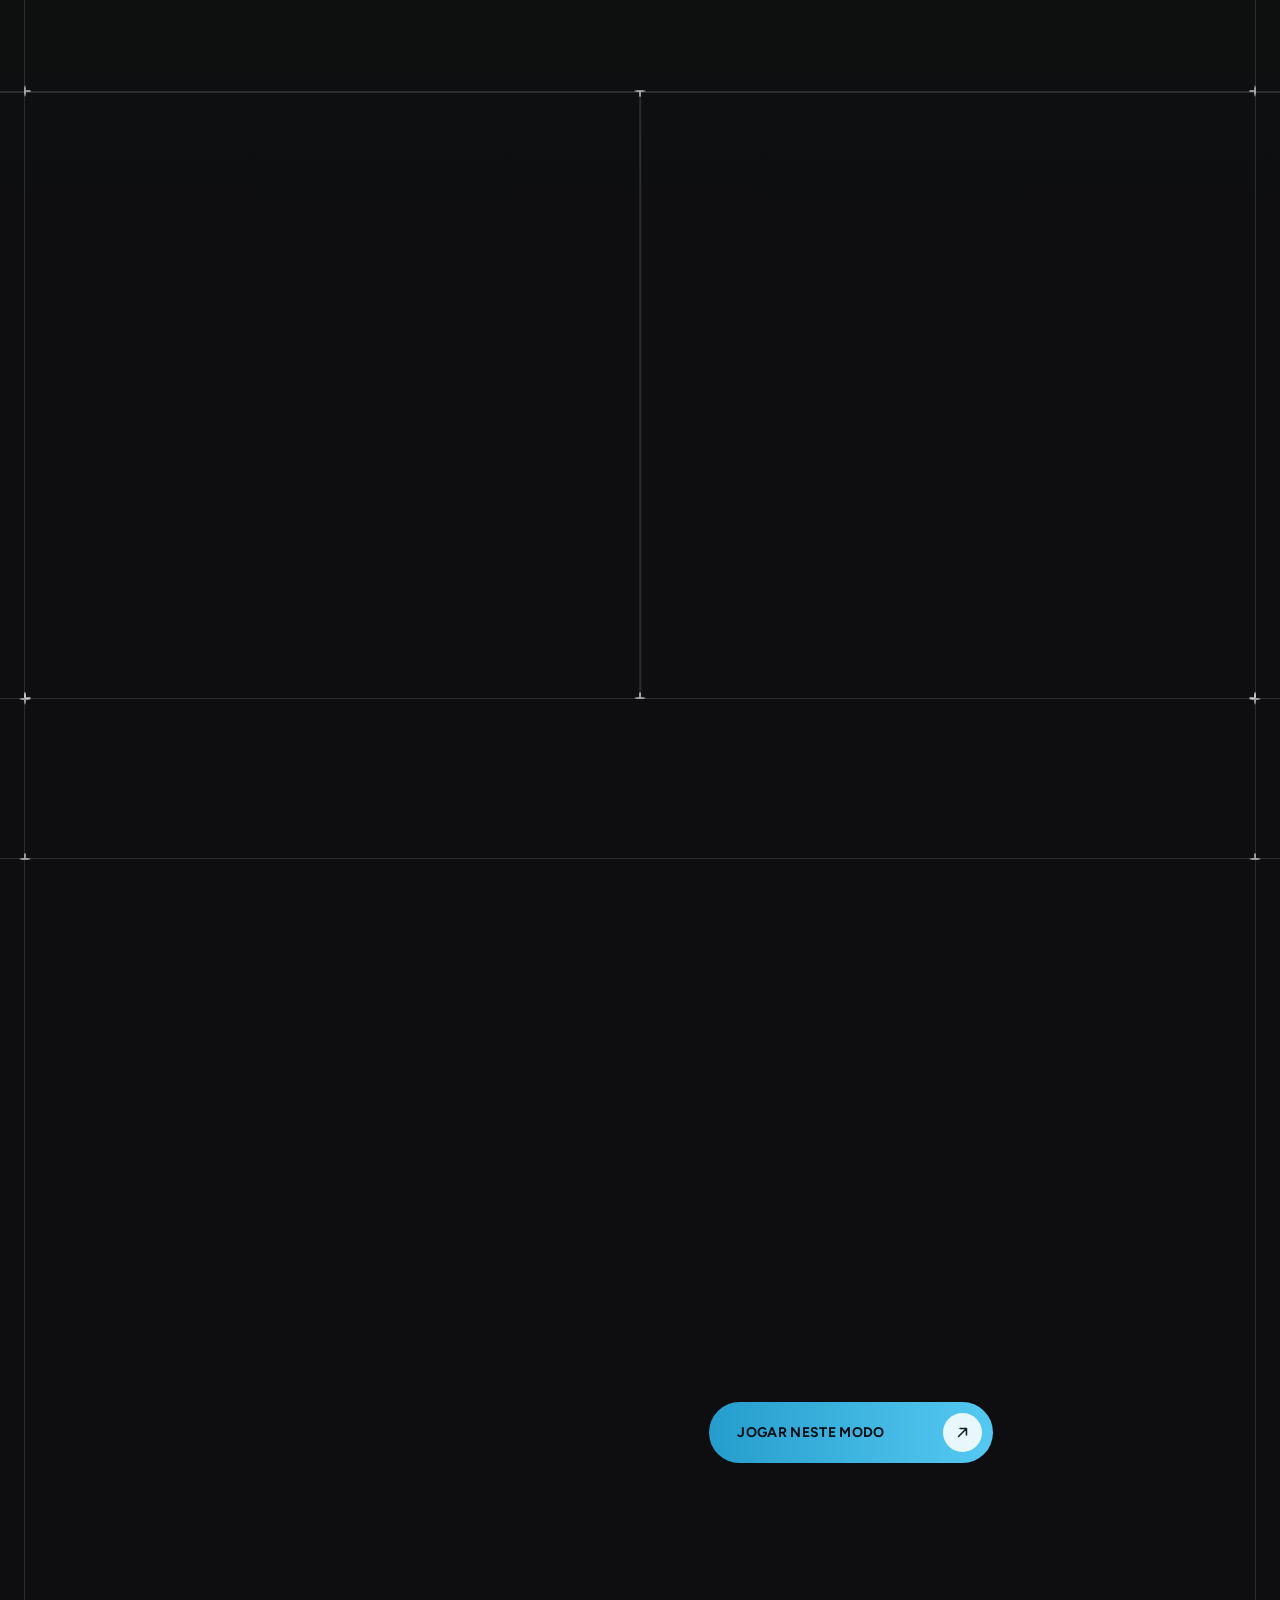
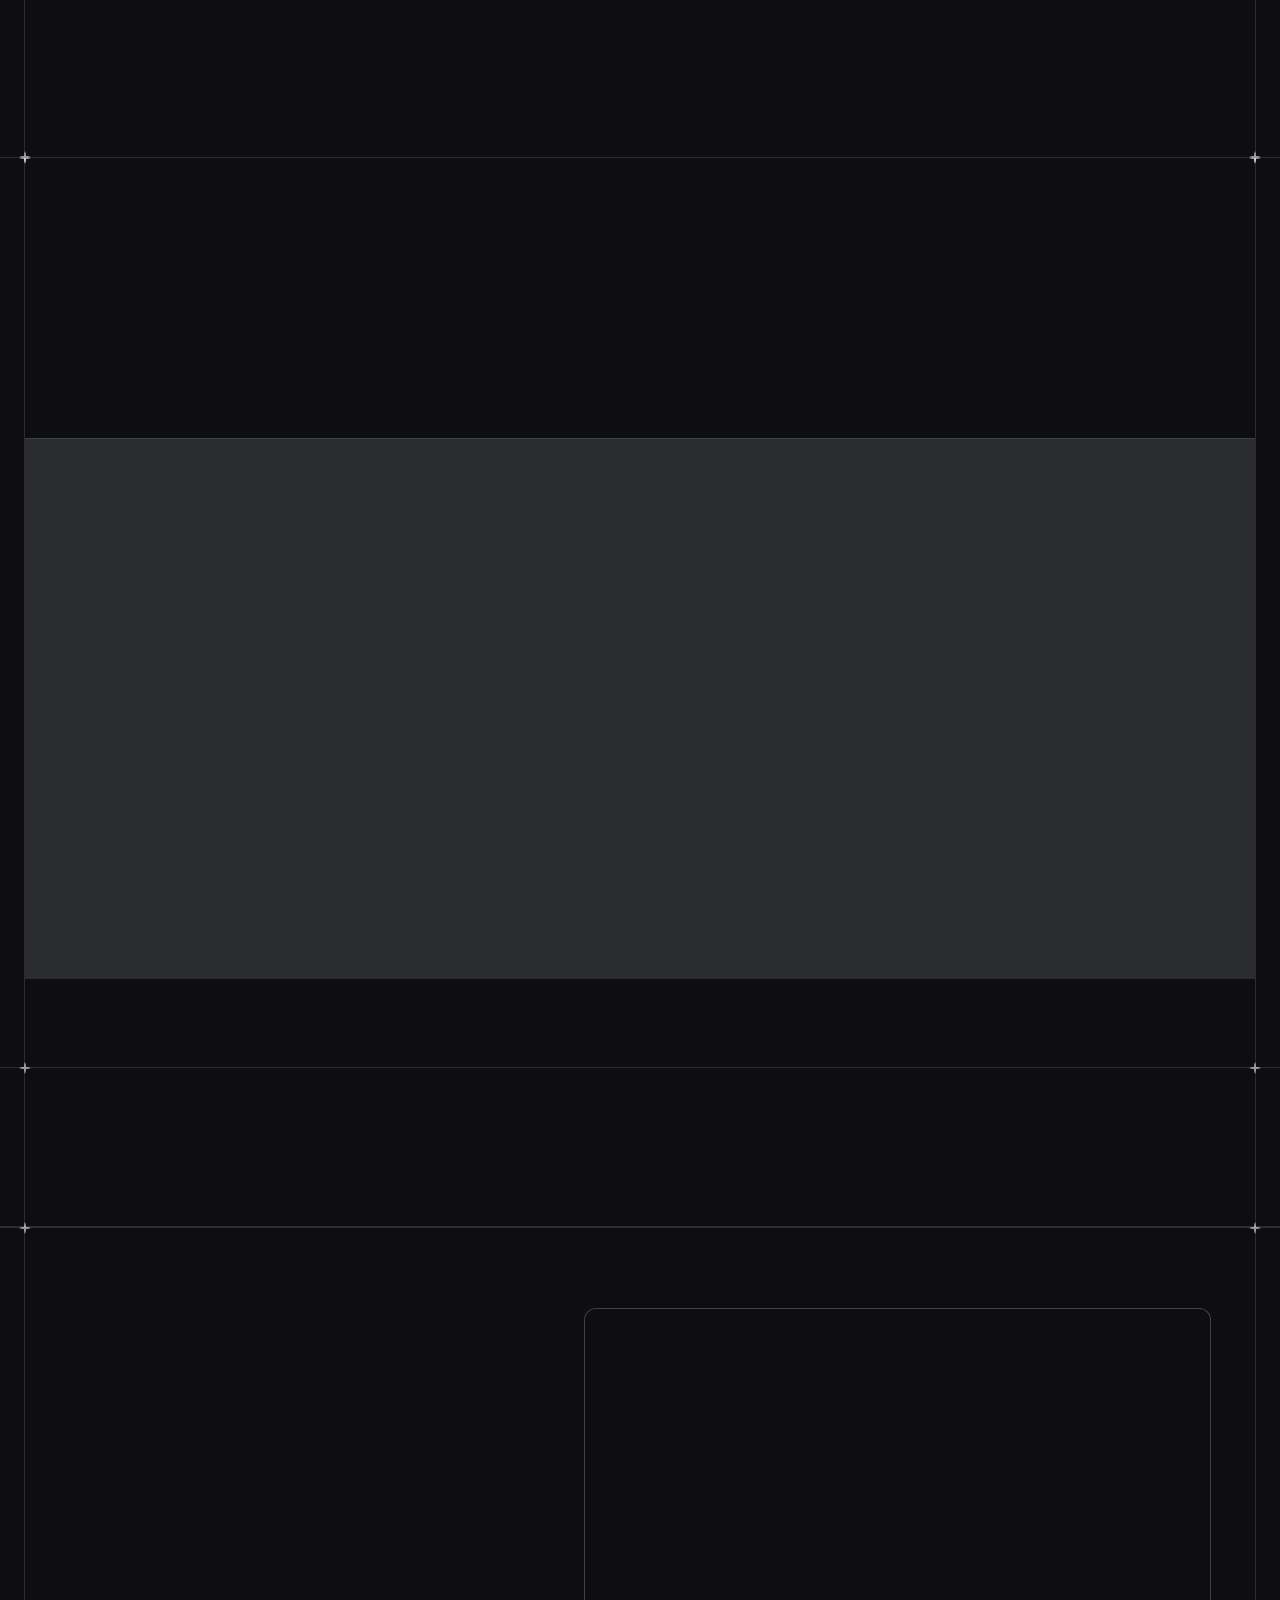
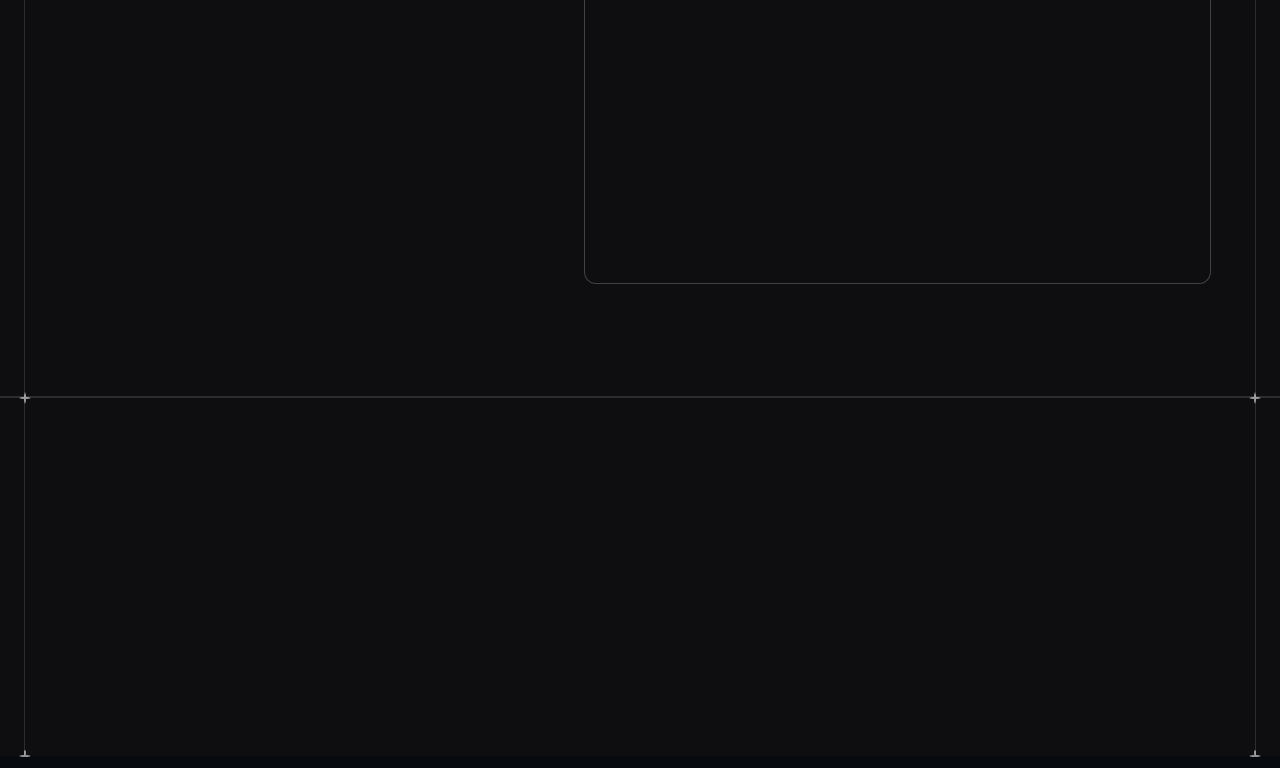
==== commit 18817928: "fix: use valid elements for ARIA widget roles" ====
--- a/index.html
+++ b/index.html
@@ -157,20 +157,20 @@
             <span class="grid-junction grid-junction-bottom-left" aria-hidden="true"></span>
             <span class="grid-junction grid-junction-bottom-center" aria-hidden="true"></span>
             <span class="grid-junction grid-junction-bottom-right" aria-hidden="true"></span>
-            <article class="mode-card futuristic-card selected" data-mode="futuristic" role="radio" aria-checked="true" tabindex="0">
+            <div class="mode-card futuristic-card selected" data-mode="futuristic" role="radio" aria-checked="true" tabindex="0">
               <div class="card-top"><img class="mode-icon-image" src="./assets/images/space-ship.webp" width="142" height="140" loading="lazy" decoding="async" alt="" /></div>
               <h3>Modo Futurista</h3>
               <p>Domine rotas energizadas, use torres de pulso e segure ondas velozes antes que qualquer ameaça alcance o núcleo.</p>
               <div class="mode-card-divider"></div>
               <div class="mode-placeholder"><img src="./assets/images/futurista-modo.webp" width="1362" height="692" loading="lazy" decoding="async" alt="Arena futurista do Tower Defensor" /></div>
-            </article>
-            <article class="mode-card medieval-card" data-mode="medieval" role="radio" aria-checked="false" tabindex="-1">
+            </div>
+            <div class="mode-card medieval-card" data-mode="medieval" role="radio" aria-checked="false" tabindex="-1">
               <div class="card-top"><img class="mode-icon-image" src="./assets/images/castle.webp" width="134" height="142" loading="lazy" decoding="async" alt="" /></div>
               <h3>Modo Medieval</h3>
               <p>Proteja o castelo com arqueiros, bestas e canhões enquanto hordas inimigas avançam pela estrada do cerco.</p>
               <div class="mode-card-divider"></div>
               <div class="mode-placeholder"><img src="./assets/images/medieval-modo.webp" width="1362" height="692" loading="lazy" decoding="async" alt="Arena medieval do Tower Defensor" /></div>
-            </article>
+            </div>
           </div>
         </section>
 
@@ -214,7 +214,7 @@
               </div>
             </div>
             <span class="defense-mobile-counter" data-defense-counter aria-live="polite">01 / 03</span>
-            <article id="defense-panel" class="defense-slide" data-defense-slide role="tabpanel" aria-live="polite" aria-labelledby="defense-tab-basic">
+            <div id="defense-panel" class="defense-slide" data-defense-slide role="tabpanel" aria-live="polite" aria-labelledby="defense-tab-basic">
               <p class="defense-description" data-defense-description>Precisão confiável para controlar a rota.</p>
               <h3 data-defense-name>Canhão de Pulso</h3>
               <p class="defense-role-copy" data-defense-role-copy>Uma opção confiável para começar a partida, controlar a rota e evoluir sem comprometer todos os seus créditos.</p>
@@ -232,7 +232,7 @@
                   </svg>
                 </span>
               </a>
-            </article>
+            </div>
           </div>
           <div class="defense-dots" role="tablist" aria-label="Selecionar defesa">
             <button id="defense-tab-basic" class="active" type="button" role="tab" aria-selected="true" aria-controls="defense-panel" aria-label="Mostrar defesa básica" tabindex="0" data-defense-index="0"><span class="defense-card-number">01</span><strong>Básica</strong><small>Equilíbrio</small><span class="defense-card-icon" aria-hidden="true"><i data-icon="target"></i></span></button>
@@ -269,41 +269,41 @@
                 <div class="ranking-table-header" role="row">
                   <span role="columnheader">Posição</span><span role="columnheader">Universo</span><span role="columnheader">Pontuação</span><span role="columnheader">Maior onda</span><span role="columnheader">Data</span>
                 </div>
-                <article class="ranking-table-row is-medieval" role="row">
+                <div class="ranking-table-row is-medieval" role="row">
                   <span class="ranking-position" role="cell">01</span>
                   <div class="ranking-universe" role="cell"><span class="record-mode-icon"><i data-icon="castle"></i></span><strong>Medieval</strong></div>
                   <div class="ranking-metric" role="cell"><span>Pontuação</span><strong>146.030 pts</strong></div>
                   <div class="ranking-metric" role="cell"><span>Maior onda</span><strong>35</strong></div>
                   <time class="ranking-date" datetime="2026-07-14" role="cell">14 JUL 2026</time>
-                </article>
-                <article class="ranking-table-row is-futuristic" role="row">
+                </div>
+                <div class="ranking-table-row is-futuristic" role="row">
                   <span class="ranking-position" role="cell">02</span>
                   <div class="ranking-universe" role="cell"><span class="record-mode-icon"><i data-icon="tower-control"></i></span><strong>Futurista</strong></div>
                   <div class="ranking-metric" role="cell"><span>Pontuação</span><strong>128.450 pts</strong></div>
                   <div class="ranking-metric" role="cell"><span>Maior onda</span><strong>31</strong></div>
                   <time class="ranking-date" datetime="2026-07-12" role="cell">12 JUL 2026</time>
-                </article>
-                <article class="ranking-table-row is-medieval" role="row">
+                </div>
+                <div class="ranking-table-row is-medieval" role="row">
                   <span class="ranking-position" role="cell">03</span>
                   <div class="ranking-universe" role="cell"><span class="record-mode-icon"><i data-icon="castle"></i></span><strong>Medieval</strong></div>
                   <div class="ranking-metric" role="cell"><span>Pontuação</span><strong>103.200 pts</strong></div>
                   <div class="ranking-metric" role="cell"><span>Maior onda</span><strong>28</strong></div>
                   <time class="ranking-date" datetime="2026-07-10" role="cell">10 JUL 2026</time>
-                </article>
-                <article class="ranking-table-row is-futuristic" role="row">
+                </div>
+                <div class="ranking-table-row is-futuristic" role="row">
                   <span class="ranking-position" role="cell">04</span>
                   <div class="ranking-universe" role="cell"><span class="record-mode-icon"><i data-icon="tower-control"></i></span><strong>Futurista</strong></div>
                   <div class="ranking-metric" role="cell"><span>Pontuação</span><strong>86.400 pts</strong></div>
                   <div class="ranking-metric" role="cell"><span>Maior onda</span><strong>24</strong></div>
                   <time class="ranking-date" datetime="2026-07-08" role="cell">08 JUL 2026</time>
-                </article>
-                <article class="ranking-table-row is-medieval" role="row">
+                </div>
+                <div class="ranking-table-row is-medieval" role="row">
                   <span class="ranking-position" role="cell">05</span>
                   <div class="ranking-universe" role="cell"><span class="record-mode-icon"><i data-icon="castle"></i></span><strong>Medieval</strong></div>
                   <div class="ranking-metric" role="cell"><span>Pontuação</span><strong>71.980 pts</strong></div>
                   <div class="ranking-metric" role="cell"><span>Maior onda</span><strong>20</strong></div>
                   <time class="ranking-date" datetime="2026-07-06" role="cell">06 JUL 2026</time>
-                </article>
+                </div>
               </div>
             </div>
           </div>
